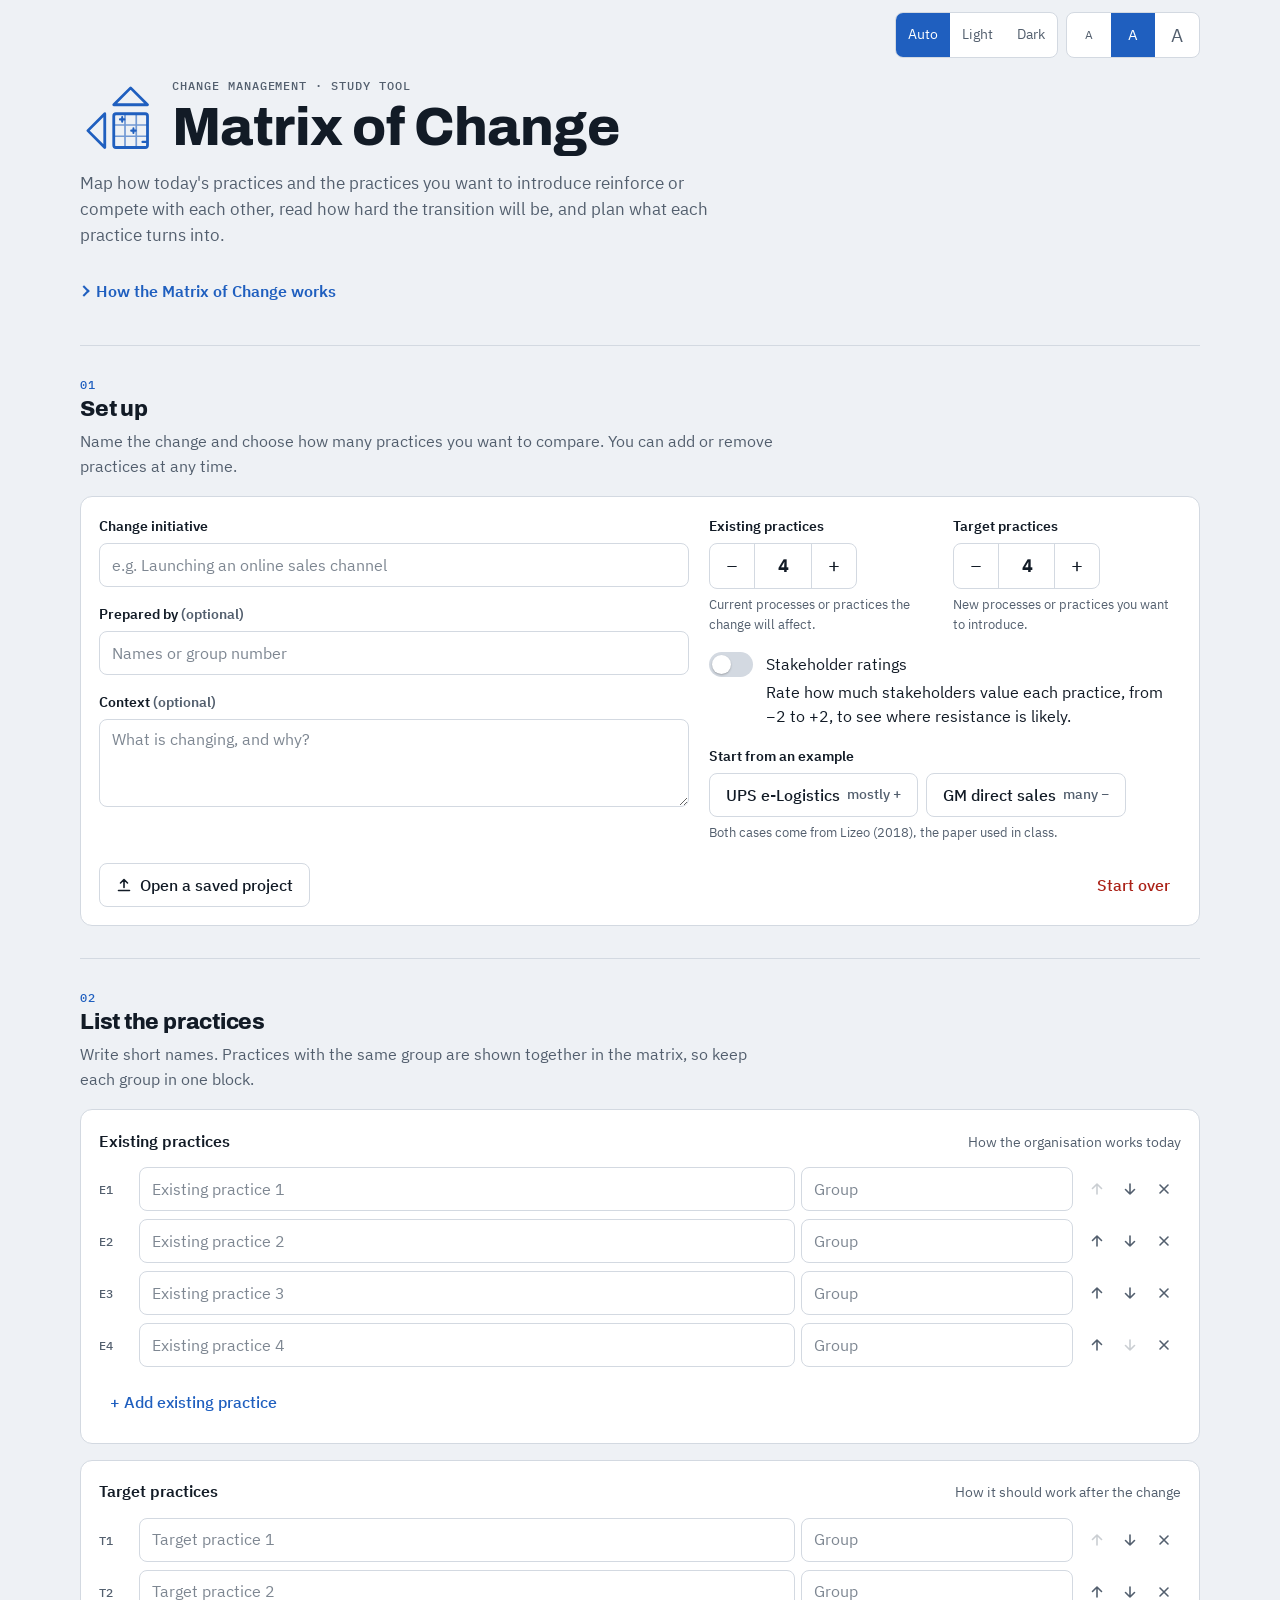
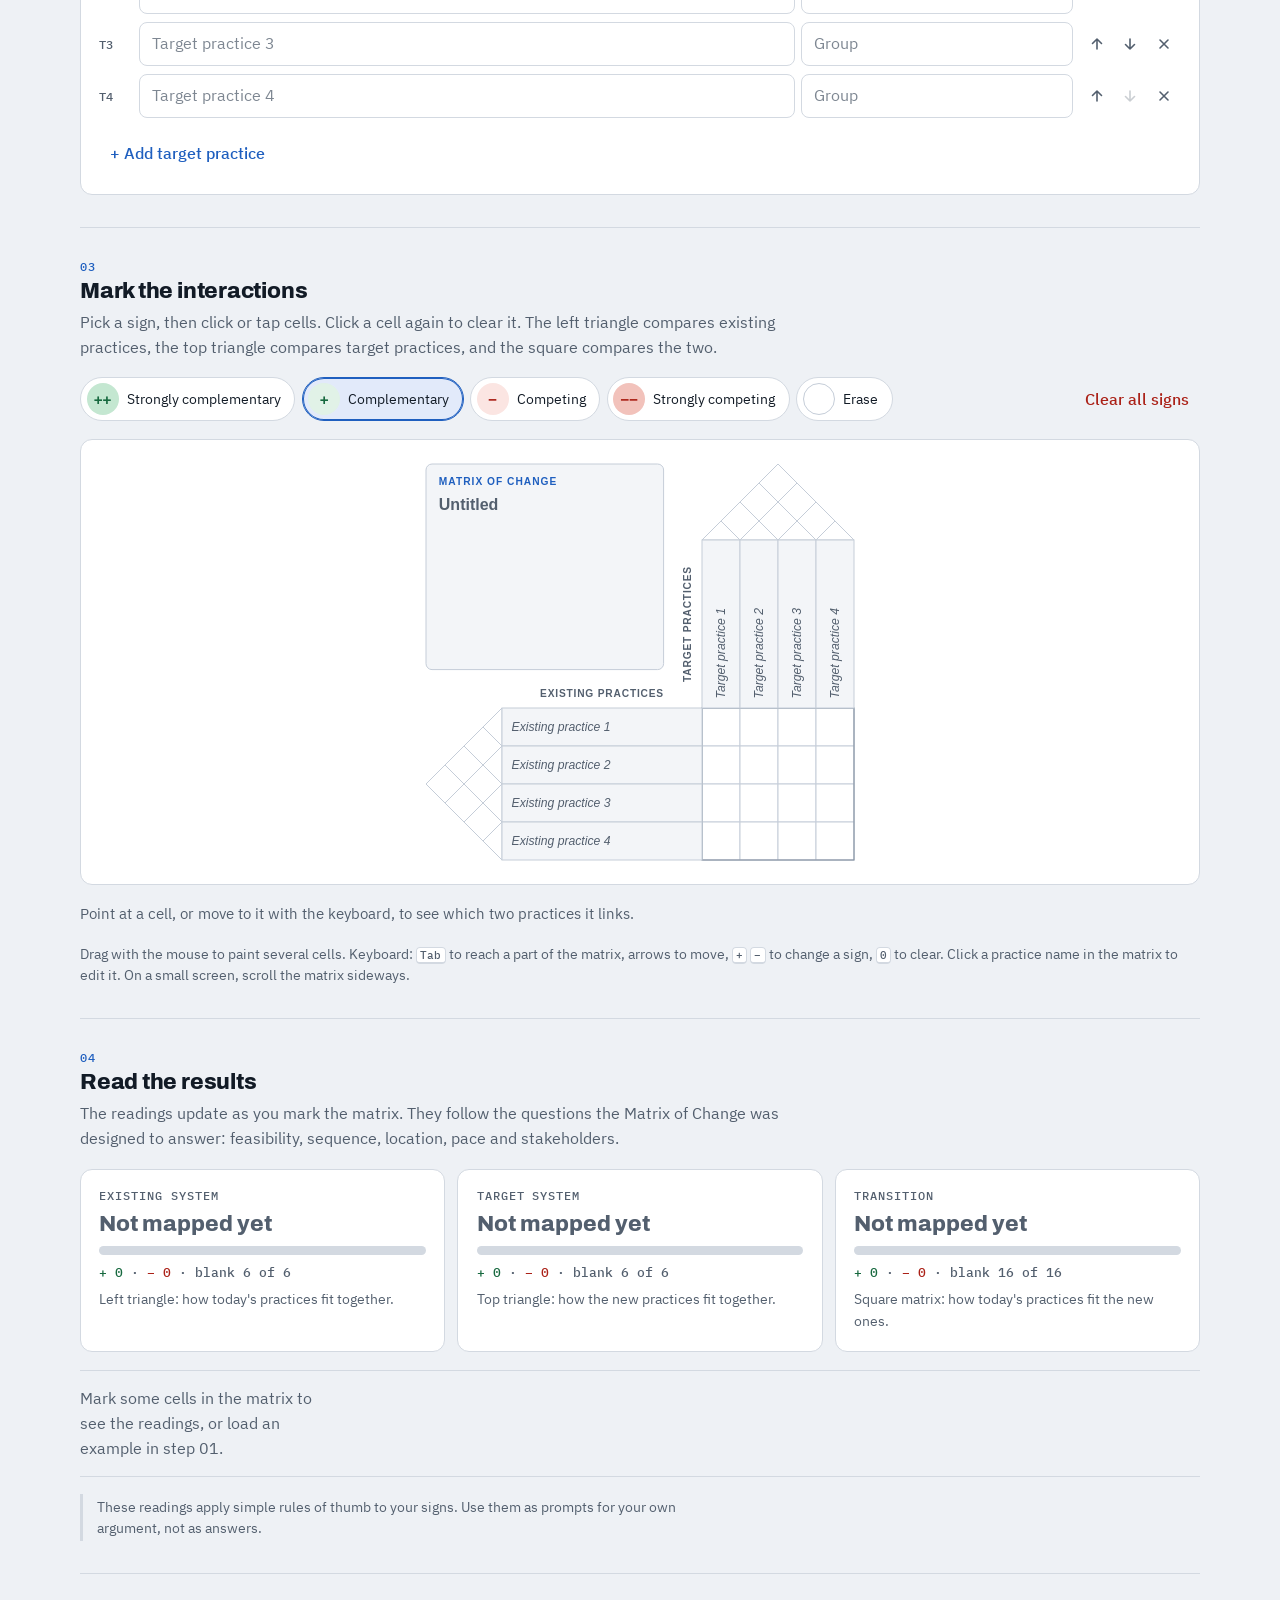
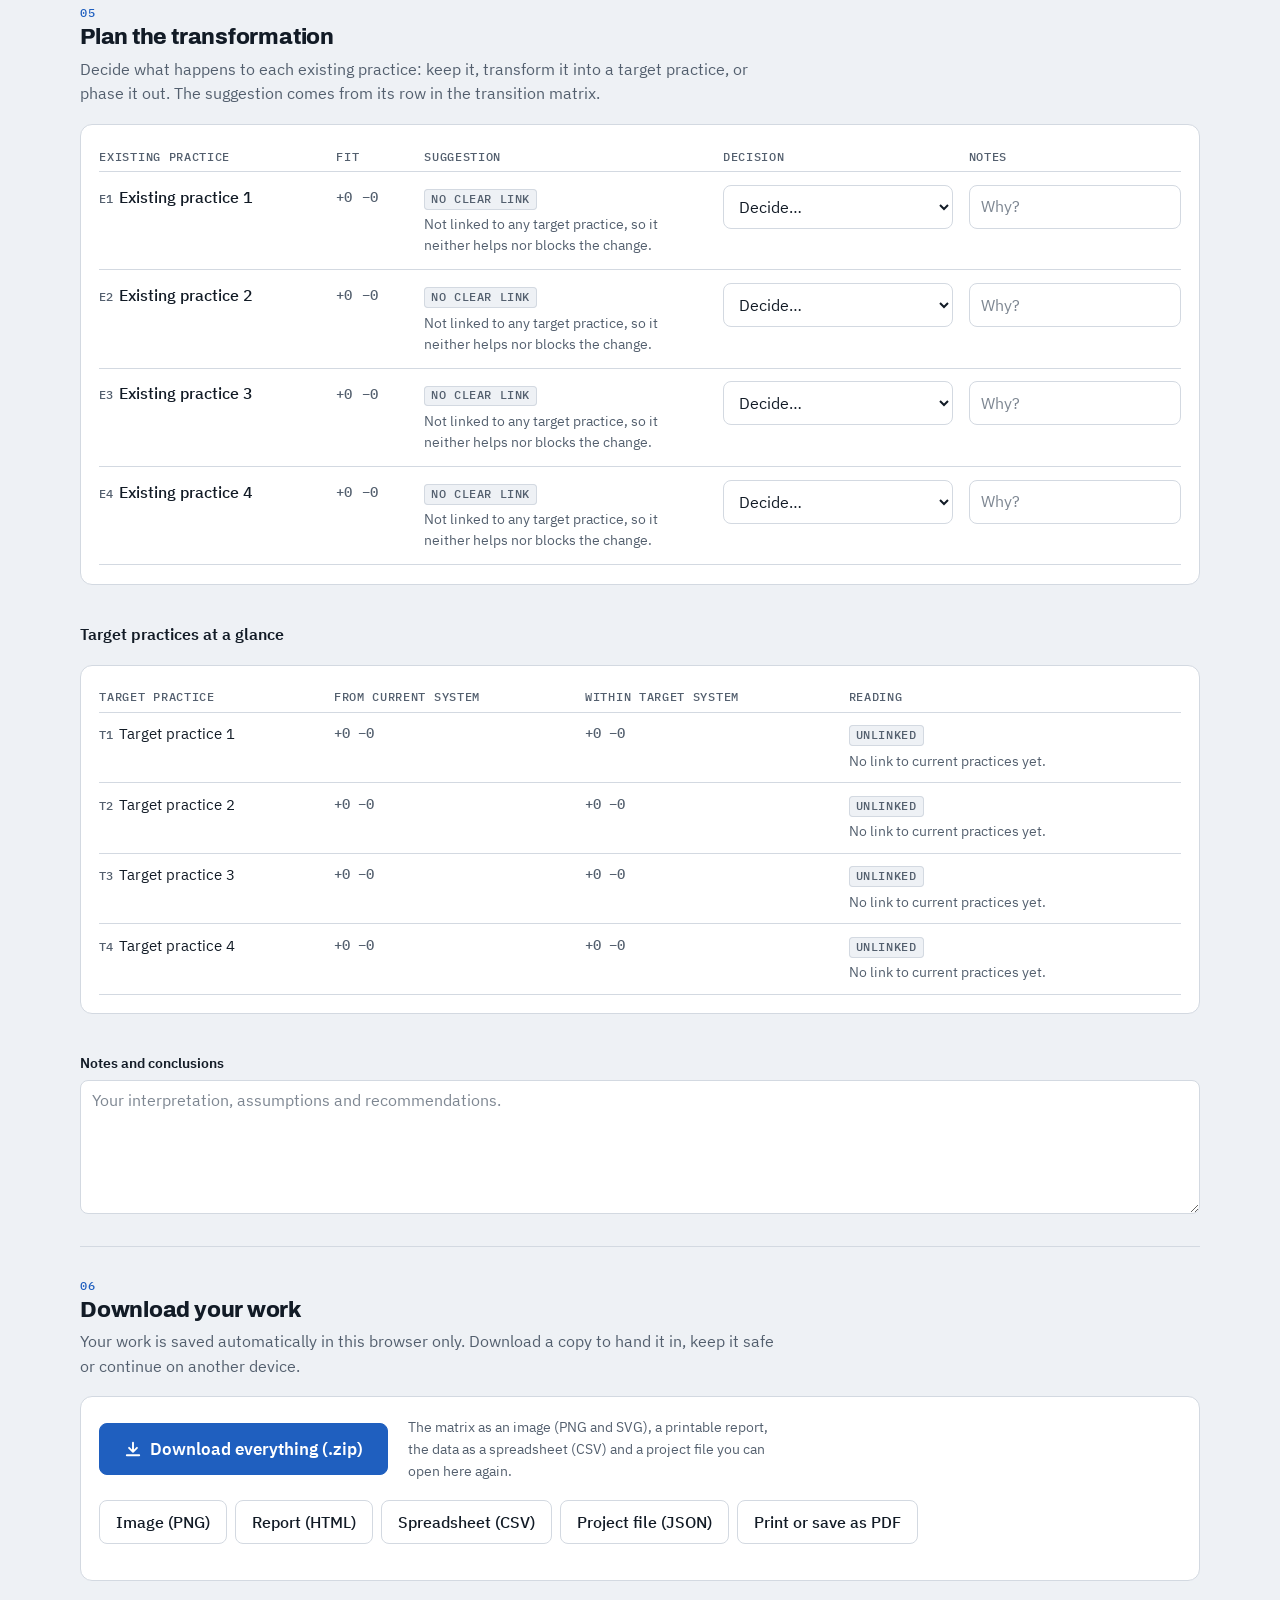
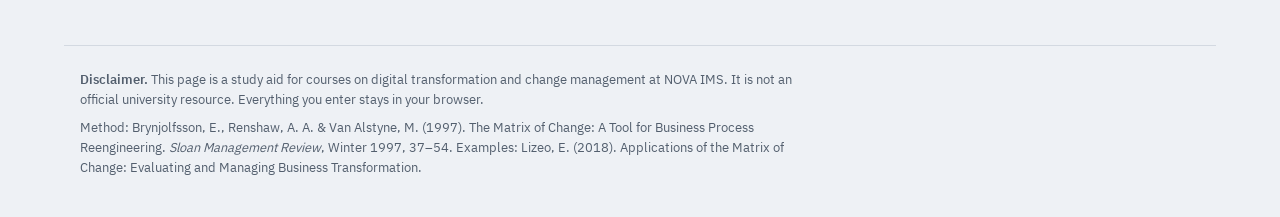
==== matrix-of-change/index.html @ af993c0f "Add Matrix of Change study tool A self-contained page where students list existing and target practi" ====
<!doctype html>
<html lang="en">
<head>
  <meta charset="utf-8">
  <meta name="viewport" content="width=device-width, initial-scale=1, viewport-fit=cover">
  <title>Matrix of Change</title>
  <meta name="description" content="Build a Matrix of Change: map how existing and target practices reinforce or compete with each other, read the transition, plan the change and download your work.">
  <meta name="color-scheme" content="light dark">
  <script>
    // Apply the saved theme and text size before first paint (shared with the study quiz on the same site).
    (function () {
      var root = document.documentElement;
      try {
        var theme = JSON.parse(localStorage.getItem("cmq.theme"));
        if (theme === "light" || theme === "dark") root.dataset.theme = theme;
        var font = JSON.parse(localStorage.getItem("cmq.font"));
        root.dataset.font = font === "s" || font === "l" ? font : "m";
      } catch (e) {
        root.dataset.font = "m";
      }
    })();
  </script>
  <style>
    /* Fonts are optional: if ../fonts/ is not next to this page, system fonts are used. */
    @font-face { font-family: "Archivo"; src: url("../fonts/Archivo-ExtraBold.woff2") format("woff2"); font-weight: 800; font-display: swap; }
    @font-face { font-family: "IBM Plex Sans"; src: url("../fonts/IBMPlexSans-Regular.woff2") format("woff2"); font-weight: 400; font-display: swap; }
    @font-face { font-family: "IBM Plex Sans"; src: url("../fonts/IBMPlexSans-Medium.woff2") format("woff2"); font-weight: 500; font-display: swap; }
    @font-face { font-family: "IBM Plex Sans"; src: url("../fonts/IBMPlexSans-SemiBold.woff2") format("woff2"); font-weight: 600 700; font-display: swap; }
    @font-face { font-family: "IBM Plex Mono"; src: url("../fonts/IBMPlexMono-Medium.woff2") format("woff2"); font-weight: 500; font-display: swap; }

    :root {
      --bg: #eef1f5;
      --surface: #ffffff;
      --ink: #121b26;
      --muted: #535f6e;
      --line: #d3d9e1;
      --accent: #1f5fbf;
      --accent-soft: #e2eafa;
      --on-accent: #ffffff;
      --good: #17693f;
      --good-soft: #e0f2e7;
      --bad: #ab2117;
      --bad-soft: #fbe6e4;
      --amber: #8a5a00;
      --amber-soft: #fdf3dc;
      --bar-p1: #86c7a1;
      --bar-n1: #e79a92;
      /* Matrix palette */
      --m-surface: #ffffff;
      --m-ink: #121b26;
      --m-muted: #535f6e;
      --m-grid: #c5cdd8;
      --m-gridStrong: #8a96a6;
      --m-label: #f3f5f8;
      --m-group: #e7ebf1;
      --m-pos1: #e1f2e7;
      --m-pos2: #c4e7d1;
      --m-neg1: #fbe5e2;
      --m-neg2: #f2c2bb;
      --m-posInk: #17693f;
      --m-negInk: #ab2117;
      --m-accent: #1f5fbf;
      --m-hl: #e2eafa;
      --display: "Archivo", "Arial Narrow", system-ui, sans-serif;
      --body: "IBM Plex Sans", system-ui, -apple-system, "Segoe UI", Roboto, sans-serif;
      --mono: "IBM Plex Mono", ui-monospace, SFMono-Regular, Menlo, Consolas, monospace;
      --tap: max(44px, 2.75rem);
      color-scheme: light;
    }
    @media (prefers-color-scheme: dark) {
      :root:not([data-theme="light"]) {
        --bg: #0e141c; --surface: #161f2a; --ink: #e7ecf2; --muted: #9eaab9; --line: #2a3646;
        --accent: #84aaff; --accent-soft: #1b2847; --on-accent: #0b1322;
        --good: #5ccf96; --good-soft: #13301f; --bad: #f4847a; --bad-soft: #3a1714;
        --amber: #f2c230; --amber-soft: #2f260c; --bar-p1: #2f7a52; --bar-n1: #8a3a33;
        --m-surface: #161f2a; --m-ink: #e7ecf2; --m-muted: #9eaab9; --m-grid: #34445a; --m-gridStrong: #61738c;
        --m-label: #1c2735; --m-group: #222f40; --m-pos1: #173524; --m-pos2: #1f5a3a; --m-neg1: #3b1a17; --m-neg2: #632620;
        --m-posInk: #72dea8; --m-negInk: #ff9a90; --m-accent: #84aaff; --m-hl: #1b2847;
        color-scheme: dark;
      }
    }
    :root[data-theme="dark"] {
      --bg: #0e141c; --surface: #161f2a; --ink: #e7ecf2; --muted: #9eaab9; --line: #2a3646;
      --accent: #84aaff; --accent-soft: #1b2847; --on-accent: #0b1322;
      --good: #5ccf96; --good-soft: #13301f; --bad: #f4847a; --bad-soft: #3a1714;
      --amber: #f2c230; --amber-soft: #2f260c; --bar-p1: #2f7a52; --bar-n1: #8a3a33;
      --m-surface: #161f2a; --m-ink: #e7ecf2; --m-muted: #9eaab9; --m-grid: #34445a; --m-gridStrong: #61738c;
      --m-label: #1c2735; --m-group: #222f40; --m-pos1: #173524; --m-pos2: #1f5a3a; --m-neg1: #3b1a17; --m-neg2: #632620;
      --m-posInk: #72dea8; --m-negInk: #ff9a90; --m-accent: #84aaff; --m-hl: #1b2847;
      color-scheme: dark;
    }

    /* Text size: Small 14px, Medium 16px, Large 19px. Everything is sized in rem, the matrix included. */
    html { font-size: 100%; -webkit-text-size-adjust: 100%; text-size-adjust: 100%; }
    html[data-font="s"] { font-size: 87.5%; }
    html[data-font="l"] { font-size: 118.75%; }

    *, *::before, *::after { box-sizing: border-box; }
    [hidden] { display: none !important; }
    body {
      margin: 0;
      background: var(--bg);
      color: var(--ink);
      font: 400 1rem/1.55 var(--body);
      overflow-wrap: break-word;
      min-height: 100vh;
    }
    h1, h2, h3 { margin: 0; text-wrap: balance; }
    h1, h2 { font-family: var(--display); font-weight: 800; letter-spacing: -0.01em; }
    h1 { font-size: clamp(2.2rem, 7vw, 3.4rem); line-height: 1; }
    h2 { font-size: 1.4rem; line-height: 1.2; }
    h3 { font-size: 1rem; font-weight: 600; }
    p { margin: 0; }
    button, input, textarea, select { font: inherit; color: inherit; }
    :focus-visible { outline: 2px solid var(--accent); outline-offset: 2px; }
    kbd { font: 500 0.8em var(--mono); border: 1px solid var(--line); border-bottom-width: 2px; border-radius: 4px; padding: 0 0.3em; background: var(--surface); }

    .wrap {
      width: 100%;
      max-width: 72rem;
      margin-inline: auto;
      padding-left: max(16px, env(safe-area-inset-left, 0px));
      padding-right: max(16px, env(safe-area-inset-right, 0px));
    }
    .visually-hidden { position: absolute !important; width: 1px; height: 1px; overflow: hidden; clip: rect(0 0 0 0); white-space: nowrap; }
    .skip-link { position: absolute; left: 0.5rem; top: -4rem; background: var(--accent); color: var(--on-accent); padding: 0.5rem 0.75rem; border-radius: 8px; z-index: 20; }
    .skip-link:focus { top: 0.5rem; }
    .eyebrow { font: 500 0.75rem/1.3 var(--mono); text-transform: uppercase; letter-spacing: 0.08em; color: var(--muted); }
    .muted { color: var(--muted); }
    .small { font-size: 0.875rem; }
    .mono { font-family: var(--mono); font-variant-numeric: tabular-nums; }

    /* Buttons */
    .btn {
      display: inline-flex; align-items: center; justify-content: center; gap: 0.45rem;
      min-height: var(--tap); padding: 0.5rem 1rem;
      border: 1px solid var(--line); border-radius: 8px;
      background: var(--surface); color: var(--ink);
      font-weight: 500; text-align: center; cursor: pointer;
      transition: border-color 0.15s ease, background-color 0.15s ease;
    }
    .btn svg { flex: none; }
    .btn.primary { background: var(--accent); border-color: var(--accent); color: var(--on-accent); font-weight: 600; }
    .btn.big { min-height: 3.25rem; padding-inline: 1.5rem; font-size: 1.05rem; }
    .btn.quiet { border-color: transparent; background: transparent; color: var(--accent); padding-inline: 0.6rem; }
    .btn.danger { color: var(--bad); }
    .btn:disabled { opacity: 0.45; cursor: default; }
    @media (hover: hover) {
      .btn:not(:disabled):hover { border-color: var(--accent); }
      .btn.primary:not(:disabled):hover { filter: brightness(1.08); }
      .btn.quiet:not(:disabled):hover { background: var(--accent-soft); border-color: transparent; }
    }

    /* Segmented controls (theme, text size) */
    .seg { display: inline-flex; border: 1px solid var(--line); border-radius: 8px; overflow: hidden; background: var(--surface); }
    .seg button { min-height: var(--tap); min-width: var(--tap); padding: 0 0.75rem; border: 0; background: transparent; color: var(--muted); font-size: 0.85rem; cursor: pointer; }
    .seg button[aria-pressed="true"] { background: var(--accent); color: var(--on-accent); }
    @media (hover: hover) { .seg button:not([aria-pressed="true"]):hover { color: var(--ink); background: var(--bg); } }
    .font-size button { padding: 0; line-height: 1; }
    .fs-s { font-size: 12px; } .fs-m { font-size: 15px; } .fs-l { font-size: 19px; }

    .prefs { display: flex; flex-wrap: wrap; justify-content: flex-end; gap: 0.5rem; padding-block: 0.75rem 0; }

    /* Header */
    .hero { display: grid; grid-template-columns: auto 1fr; gap: 0.4rem 1.25rem; align-items: center; padding-block: 1.25rem 2rem; }
    .hero .mark { grid-row: 1 / span 2; width: clamp(3.25rem, 9vw, 4.5rem); height: auto; color: var(--accent); }
    .hero .lead { grid-column: 1 / -1; color: var(--muted); max-width: 64ch; font-size: 1.05rem; margin-top: 0.6rem; }
    .how { grid-column: 1 / -1; margin-top: 0.9rem; max-width: 64rem; }
    .how summary {
      display: inline-flex; align-items: center; gap: 0.5rem; min-height: var(--tap);
      cursor: pointer; color: var(--accent); font-weight: 600; list-style: none;
    }
    .how summary::-webkit-details-marker { display: none; }
    .how summary::before { content: ""; width: 0.5rem; height: 0.5rem; border-right: 2px solid currentColor; border-bottom: 2px solid currentColor; transform: rotate(-45deg); transition: transform 0.15s ease; }
    .how[open] summary::before { transform: rotate(45deg); }
    .how-body { display: grid; gap: 1.25rem; grid-template-columns: repeat(auto-fit, minmax(min(100%, 19rem), 1fr)); padding: 1.1rem 1.25rem; margin-top: 0.4rem; background: var(--surface); border: 1px solid var(--line); border-radius: 12px; }
    .how-body ol { margin: 0; padding-left: 1.2rem; display: grid; gap: 0.5rem; }
    .how-body p { color: var(--muted); font-size: 0.92rem; }
    .how-body .sym-list { list-style: none; padding: 0; margin: 0.25rem 0 0.75rem; display: grid; gap: 0.45rem; }
    .how-body .sym-list li { display: grid; grid-template-columns: 2.2rem 1fr; gap: 0.6rem; align-items: start; font-size: 0.92rem; }

    /* Steps */
    main { padding-bottom: 2rem; }
    .step { display: grid; gap: 1.1rem; padding-block: 2rem; border-top: 1px solid var(--line); min-width: 0; }
    .step-head { display: grid; gap: 0.35rem; }
    .step-head .num { font: 500 0.78rem/1 var(--mono); color: var(--accent); letter-spacing: 0.06em; }
    .step-head .sub { color: var(--muted); max-width: 70ch; }
    .card { background: var(--surface); border: 1px solid var(--line); border-radius: 12px; padding: 1.15rem; min-width: 0; }

    /* Fields */
    .field { display: grid; gap: 0.35rem; min-width: 0; align-content: start; }
    .field .lbl { font-weight: 600; font-size: 0.9rem; }
    .field .hint { font-size: 0.82rem; color: var(--muted); }
    .in {
      width: 100%; min-height: var(--tap); padding: 0.5rem 0.7rem;
      border: 1px solid var(--line); border-radius: 8px;
      background: var(--surface); color: var(--ink);
    }
    .in::placeholder { color: var(--muted); opacity: 0.75; }
    .in:focus-visible { outline: 2px solid var(--accent); outline-offset: -1px; border-color: var(--accent); }
    textarea.in { resize: vertical; min-height: 5.5rem; line-height: 1.45; }
    select.in { padding-right: 0.4rem; cursor: pointer; }

    .setup { display: grid; gap: 1.25rem; grid-template-columns: minmax(0, 1.25fr) minmax(0, 1fr); }
    @media (max-width: 52rem) { .setup { grid-template-columns: 1fr; } }
    .setup-col { display: grid; gap: 1rem; align-content: start; }
    .counts { display: grid; gap: 1rem; grid-template-columns: repeat(auto-fit, minmax(min(100%, 12.5rem), 1fr)); }
    .stepper { display: inline-flex; align-items: stretch; width: max-content; border: 1px solid var(--line); border-radius: 8px; overflow: hidden; background: var(--surface); }
    .stepper button { width: var(--tap); min-height: var(--tap); border: 0; background: transparent; color: var(--ink); font-size: 1.25rem; line-height: 1; cursor: pointer; }
    .stepper button:disabled { color: var(--muted); opacity: 0.4; cursor: default; }
    @media (hover: hover) { .stepper button:not(:disabled):hover { background: var(--accent-soft); color: var(--accent); } }
    .stepper input { width: 3.6rem; border: 0; border-inline: 1px solid var(--line); background: transparent; text-align: center; font: 600 1.05rem var(--mono); -moz-appearance: textfield; appearance: textfield; }
    .stepper input::-webkit-outer-spin-button, .stepper input::-webkit-inner-spin-button { -webkit-appearance: none; margin: 0; }
    .stepper input:focus-visible { outline: 2px solid var(--accent); outline-offset: -2px; }

    .switch { display: grid; grid-template-columns: auto 1fr; gap: 0.15rem 0.8rem; align-items: center; cursor: pointer; }
    .switch input {
      appearance: none; -webkit-appearance: none; margin: 0; flex: none;
      width: 2.75rem; height: 1.6rem; border-radius: 999px; background: var(--line);
      position: relative; cursor: pointer; transition: background-color 0.15s ease;
    }
    .switch input::after { content: ""; position: absolute; top: 0.2rem; left: 0.2rem; width: 1.2rem; height: 1.2rem; border-radius: 50%; background: #fff; box-shadow: 0 1px 2px rgb(0 0 0 / 0.25); transition: transform 0.15s ease; }
    .switch input:checked { background: var(--accent); }
    .switch input:checked::after { transform: translateX(1.15rem); }
    .switch .hint { grid-column: 2; }

    .actions { display: flex; flex-wrap: wrap; gap: 0.5rem; align-items: center; }
    .actions .sep { flex: 1 1 auto; }

    /* Practice lists */
    .lists { display: grid; gap: 1rem; }
    .list-card { display: grid; gap: 0.85rem; align-content: start; }
    .list-head { display: flex; flex-wrap: wrap; align-items: baseline; justify-content: space-between; gap: 0.25rem 1rem; }
    .list-head p { font-size: 0.85rem; color: var(--muted); }
    .prac-list { list-style: none; margin: 0; padding: 0; display: grid; gap: 0.5rem; }
    .prac {
      display: grid; gap: 0.4rem; align-items: center;
      grid-template-columns: 2.1rem minmax(0, 1fr) minmax(8rem, 17rem) 5rem auto;
      grid-template-areas: "code name group rate act";
    }
    .prac .code { grid-area: code; font: 500 0.78rem var(--mono); color: var(--muted); }
    .prac .pname { grid-area: name; }
    .prac .pgroup { grid-area: group; }
    .prac .prate { grid-area: rate; }
    .prac .pact { grid-area: act; display: flex; }
    .no-ratings .prac { grid-template-columns: 2.1rem minmax(0, 1fr) minmax(8rem, 17rem) auto; grid-template-areas: "code name group act"; }
    .no-ratings .prate, .no-ratings .rate-col { display: none; }
    @media (max-width: 36rem) {
      .prac { grid-template-columns: 2rem minmax(0, 1fr) 4.75rem auto; grid-template-areas: "code name name name" ". group rate act"; row-gap: 0.35rem; padding-bottom: 0.6rem; border-bottom: 1px dashed var(--line); }
      .no-ratings .prac { grid-template-columns: 2rem minmax(0, 1fr) auto; grid-template-areas: "code name name" ". group act"; }
      .prac:last-child { border-bottom: 0; padding-bottom: 0; }
    }
    .ico {
      display: inline-grid; place-items: center; width: 2.1rem; height: 2.1rem; padding: 0;
      border: 0; border-radius: 6px; background: transparent; color: var(--muted); cursor: pointer;
    }
    .ico:disabled { opacity: 0.3; cursor: default; }
    @media (hover: hover) { .ico:not(:disabled):hover { background: var(--accent-soft); color: var(--accent); } .ico.del:not(:disabled):hover { background: var(--bad-soft); color: var(--bad); } }
    @media (pointer: coarse) { .ico { width: var(--tap); height: var(--tap); } }

    /* Brush toolbar */
    .toolbar { display: flex; flex-wrap: wrap; align-items: center; justify-content: space-between; gap: 0.75rem 1rem; }
    .brushes { display: flex; flex-wrap: wrap; gap: 0.4rem; }
    .brush {
      display: inline-flex; align-items: center; gap: 0.5rem; min-height: var(--tap);
      padding: 0.3rem 0.85rem 0.3rem 0.35rem; border: 1px solid var(--line); border-radius: 999px;
      background: var(--surface); color: var(--ink); font-size: 0.88rem; cursor: pointer;
    }
    .brush[aria-pressed="true"] { border-color: var(--accent); background: var(--accent-soft); box-shadow: inset 0 0 0 1px var(--accent); }
    @media (hover: hover) { .brush:not([aria-pressed="true"]):hover { border-color: var(--accent); } }
    .sw { display: inline-grid; place-items: center; min-width: 2rem; height: 2rem; padding-inline: 0.3rem; border-radius: 999px; font: 700 0.95rem/1 Arial, sans-serif; border: 1px solid var(--m-grid); background: var(--m-surface); color: var(--m-muted); }
    .sw.p2 { background: var(--m-pos2); color: var(--m-posInk); border-color: transparent; }
    .sw.p1 { background: var(--m-pos1); color: var(--m-posInk); border-color: transparent; }
    .sw.n1 { background: var(--m-neg1); color: var(--m-negInk); border-color: transparent; }
    .sw.n2 { background: var(--m-neg2); color: var(--m-negInk); border-color: transparent; }
    .hint-line { font-size: 0.85rem; color: var(--muted); }
    .kbd-hint { display: none; }
    @media (hover: hover) and (pointer: fine) { .kbd-hint { display: inline; } }

    .matrix-scroll {
      overflow: auto; background: var(--m-surface); border: 1px solid var(--line); border-radius: 12px;
      padding: 0.5rem; -webkit-overflow-scrolling: touch; overscroll-behavior-x: contain;
    }
    .matrix-scroll svg { display: block; margin-inline: auto; max-width: none; user-select: none; -webkit-user-select: none; -webkit-tap-highlight-color: transparent; }
    .inspect { min-height: 1.6em; font-size: 0.92rem; color: var(--muted); }
    .inspect b { color: var(--ink); font-weight: 600; }
    .inspect .pos { color: var(--good); font-weight: 600; }
    .inspect .neg { color: var(--bad); font-weight: 600; }
    .legend { display: flex; flex-wrap: wrap; gap: 0.35rem 1.25rem; font-size: 0.82rem; color: var(--muted); }
    .legend span b { font-family: Arial, sans-serif; }
    .g-keep { color: var(--good); } .g-transform { color: var(--accent); } .g-phaseout { color: var(--bad); }

    /* Analysis */
    .summary { display: grid; gap: 0.75rem; grid-template-columns: repeat(auto-fit, minmax(min(100%, 16rem), 1fr)); }
    .sum-card { display: grid; gap: 0.55rem; align-content: start; }
    .verdict { font: 800 1.35rem/1.15 var(--display); }
    .verdict.good { color: var(--good); } .verdict.mid { color: var(--amber); } .verdict.bad { color: var(--bad); } .verdict.none { color: var(--muted); }
    .bar { display: flex; height: 0.55rem; border-radius: 999px; overflow: hidden; background: var(--line); }
    .bar span { display: block; height: 100%; }
    .b-p2 { background: var(--good); } .b-p1 { background: var(--bar-p1); } .b-0 { background: var(--line); } .b-n1 { background: var(--bar-n1); } .b-n2 { background: var(--bad); }
    .tally { font: 500 0.82rem var(--mono); color: var(--muted); }
    .tally .pos { color: var(--good); } .tally .neg { color: var(--bad); }
    .guide { list-style: none; margin: 0; padding: 0; border-top: 1px solid var(--line); }
    .guide li { display: grid; grid-template-columns: minmax(0, 15rem) minmax(0, 1fr); gap: 0.35rem 1.5rem; padding-block: 0.95rem; border-bottom: 1px solid var(--line); }
    .guide h3 { font-size: 0.95rem; }
    .guide p { max-width: 75ch; }
    .guide p strong { font-weight: 600; }
    @media (max-width: 42rem) { .guide li { grid-template-columns: 1fr; } }
    .empty { padding: 1rem 1.1rem; border: 1px dashed var(--line); border-radius: 10px; color: var(--muted); }
    .note { border-left: 3px solid var(--line); padding: 0.15rem 0 0.15rem 0.85rem; color: var(--muted); font-size: 0.85rem; max-width: 75ch; }

    /* Plan */
    .plan { display: grid; }
    .plan-head, .prow {
      display: grid; gap: 0.5rem 1rem; align-items: start;
      grid-template-columns: minmax(0, 1.25fr) 4.5rem minmax(0, 1.6fr) minmax(0, 1.3fr) minmax(0, 1.2fr);
      padding-block: 0.8rem; border-bottom: 1px solid var(--line);
    }
    .plan-head { font: 500 0.72rem/1.3 var(--mono); text-transform: uppercase; letter-spacing: 0.06em; color: var(--muted); padding-block: 0.4rem; }
    .prow .nm { font-weight: 500; }
    .prow .code, .ttable .code { font: 500 0.78rem var(--mono); color: var(--muted); margin-right: 0.35rem; }
    .fit { display: flex; gap: 0.6rem; font: 500 0.9rem var(--mono); padding-top: 0.15rem; }
    .fit .pos { color: var(--good); } .fit .neg { color: var(--bad); } .fit .zero { color: var(--muted); }
    .why { display: block; font-size: 0.85rem; color: var(--muted); margin-top: 0.3rem; }
    .dec { display: grid; gap: 0.4rem; }
    .cell-lbl { display: none; font: 500 0.7rem/1.3 var(--mono); text-transform: uppercase; letter-spacing: 0.06em; color: var(--muted); margin-bottom: 0.2rem; }
    @media (max-width: 58rem) {
      .plan-head { display: none; }
      .prow { grid-template-columns: minmax(0, 1fr) auto; grid-template-areas: "name fit" "sug sug" "dec dec" "note note"; }
      .prow > .c-name { grid-area: name; } .prow > .c-fit { grid-area: fit; } .prow > .c-sug { grid-area: sug; } .prow > .c-dec { grid-area: dec; } .prow > .c-note { grid-area: note; }
      .cell-lbl { display: block; }
      .c-name .cell-lbl, .c-fit .cell-lbl { display: none; }
    }
    .tag { display: inline-block; font: 500 0.72rem/1.3 var(--mono); text-transform: uppercase; letter-spacing: 0.05em; padding: 0.18rem 0.45rem; border-radius: 4px; }
    .tag.leverage { background: var(--good-soft); color: var(--good); }
    .tag.phaseout { background: var(--bad-soft); color: var(--bad); }
    .tag.redesign { background: var(--amber-soft); color: var(--amber); }
    .tag.neutral { background: var(--bg); color: var(--muted); box-shadow: inset 0 0 0 1px var(--line); }
    .sub-h { margin-top: 1.25rem; }
    .ttable { width: 100%; border-collapse: collapse; font-size: 0.92rem; }
    .ttable th { text-align: left; font: 500 0.72rem/1.3 var(--mono); text-transform: uppercase; letter-spacing: 0.06em; color: var(--muted); padding: 0.4rem 0.75rem 0.4rem 0; border-bottom: 1px solid var(--line); }
    .ttable td { padding: 0.65rem 0.75rem 0.65rem 0; border-bottom: 1px solid var(--line); vertical-align: top; }
    .ttable td.num { font: 500 0.9rem var(--mono); white-space: nowrap; }
    .table-scroll { overflow-x: auto; }
    @media (max-width: 40rem) { .ttable .why { display: none; } }

    /* Download */
    .dl { display: grid; gap: 1.1rem; }
    .dl-main { display: flex; flex-wrap: wrap; align-items: center; gap: 0.75rem 1.25rem; }
    .dl-main p { color: var(--muted); font-size: 0.9rem; max-width: 46ch; }
    .dl-more { display: flex; flex-wrap: wrap; gap: 0.5rem; }
    .saved { font-size: 0.82rem; color: var(--muted); }

    .site-footer { border-top: 1px solid var(--line); padding-block: 1.5rem calc(2.5rem + env(safe-area-inset-bottom, 0px)); color: var(--muted); font-size: 0.8rem; display: grid; gap: 0.5rem; }
    .site-footer p { max-width: 90ch; }

    .toast {
      position: fixed; left: 50%; bottom: calc(1.25rem + env(safe-area-inset-bottom, 0px)); transform: translateX(-50%) translateY(1rem);
      max-width: calc(100vw - 32px); padding: 0.65rem 1rem; border-radius: 10px;
      background: var(--ink); color: var(--bg); font-size: 0.9rem; box-shadow: 0 6px 24px rgb(0 0 0 / 0.2);
      opacity: 0; pointer-events: none; transition: opacity 0.2s ease, transform 0.2s ease; z-index: 30;
    }
    .toast.show { opacity: 1; transform: translateX(-50%) translateY(0); }

    /* Matrix SVG styles live in a <style> element generated by the script, so the downloaded image uses the same rules. */

    @media (prefers-reduced-motion: reduce) { * { transition: none !important; } }
    @media print {
      .prefs, .toolbar, .hint-line, .actions, .dl, .how summary, .ico, .skip-link, .toast { display: none !important; }
      body { background: #fff; }
      .step { break-inside: avoid-page; }
    }
  </style>
</head>
<body>
  <a class="skip-link" href="#main">Skip to content</a>

  <div class="prefs wrap">
    <div class="seg" role="group" aria-label="Theme">
      <button type="button" data-theme-choice="auto" aria-pressed="true">Auto</button>
      <button type="button" data-theme-choice="light" aria-pressed="false">Light</button>
      <button type="button" data-theme-choice="dark" aria-pressed="false">Dark</button>
    </div>
    <div class="seg font-size" role="group" aria-label="Text size">
      <button type="button" data-font="s" aria-label="Small text" aria-pressed="false"><span class="fs-s">A</span></button>
      <button type="button" data-font="m" aria-label="Medium text" aria-pressed="true"><span class="fs-m">A</span></button>
      <button type="button" data-font="l" aria-label="Large text" aria-pressed="false"><span class="fs-l">A</span></button>
    </div>
  </div>

  <header class="wrap hero">
    <svg class="mark" viewBox="0 0 64 64" aria-hidden="true">
      <path d="M30 22 L45 7 L60 22 Z" fill="none" stroke="currentColor" stroke-width="2.5" stroke-linejoin="round"/>
      <path d="M22 30 L7 45 L22 60 Z" fill="none" stroke="currentColor" stroke-width="2.5" stroke-linejoin="round"/>
      <rect x="30" y="30" width="30" height="30" rx="2" fill="none" stroke="currentColor" stroke-width="2.5"/>
      <path d="M40 30v30M50 30v30M30 40h30M30 50h30" stroke="currentColor" stroke-width="1.5" opacity="0.6"/>
      <path d="M35.5 35h4M37.5 33v4M45.5 45h4M47.5 43v4M55.5 55h4" stroke="currentColor" stroke-width="1.8" stroke-linecap="round"/>
    </svg>
    <p class="eyebrow">Change management · Study tool</p>
    <h1>Matrix of Change</h1>
    <p class="lead">Map how today's practices and the practices you want to introduce reinforce or compete with each other, read how hard the transition will be, and plan what each practice turns into.</p>

    <details class="how">
      <summary>How the Matrix of Change works</summary>
      <div class="how-body">
        <div>
          <h3>Four steps</h3>
          <ol>
            <li><strong>List the practices.</strong> Existing practices describe how the organisation works today. Target practices describe how it should work after the change. Group related ones, for example Information systems, Services, Organisation.</li>
            <li><strong>Compare each system with itself.</strong> In the left triangle, mark how existing practices interact with each other. In the top triangle, do the same for target practices. Each diamond is where the diagonals of two practices meet.</li>
            <li><strong>Compare the two systems.</strong> In the square transition matrix, mark how each existing practice (row) interacts with each target practice (column).</li>
            <li><strong>Read the result.</strong> Check coherence, where to start, greenfield or brownfield, and the pace of change. Then decide what to keep, transform or phase out.</li>
          </ol>
        </div>
        <div>
          <h3>Signs</h3>
          <ul class="sym-list">
            <li><span class="sw p1">+</span><span><strong>Complementary.</strong> Doing more of one practice makes the other more valuable.</span></li>
            <li><span class="sw n1">&minus;</span><span><strong>Competing.</strong> The two practices work against each other.</span></li>
            <li><span class="sw p2">++</span><span><strong>Strong</strong> versions of either sign, when you want to show intensity.</span></li>
            <li><span class="sw"></span><span><strong>Blank.</strong> No clear evidence either way.</span></li>
          </ul>
          <p>A plus sign does not mean an interaction is “good”, only that it is reinforcing. Try the UPS or GM example in step 01 to see a finished matrix.</p>
        </div>
      </div>
    </details>
  </header>

  <main id="main" class="wrap">
    <noscript><p class="empty">This tool needs JavaScript to run.</p></noscript>

    <!-- 01 Set up -->
    <section class="step" aria-labelledby="h-setup">
      <div class="step-head">
        <span class="num">01</span>
        <h2 id="h-setup">Set up</h2>
        <p class="sub">Name the change and choose how many practices you want to compare. You can add or remove practices at any time.</p>
      </div>
      <div class="card setup">
        <div class="setup-col">
          <label class="field">
            <span class="lbl">Change initiative</span>
            <input class="in" id="fTitle" type="text" maxlength="200" autocomplete="off" placeholder="e.g. Launching an online sales channel">
          </label>
          <label class="field">
            <span class="lbl">Prepared by <span class="muted">(optional)</span></span>
            <input class="in" id="fAuthor" type="text" maxlength="200" autocomplete="off" placeholder="Names or group number">
          </label>
          <label class="field">
            <span class="lbl">Context <span class="muted">(optional)</span></span>
            <textarea class="in" id="fDesc" maxlength="4000" rows="3" placeholder="What is changing, and why?"></textarea>
          </label>
        </div>
        <div class="setup-col">
          <div class="counts">
            <div class="field">
              <span class="lbl" id="lblCountEx">Existing practices</span>
              <div class="stepper">
                <button type="button" data-step="-1" data-kind="existing" aria-label="Fewer existing practices">&minus;</button>
                <input type="number" id="countEx" data-kind="existing" min="1" max="20" inputmode="numeric" aria-labelledby="lblCountEx">
                <button type="button" data-step="1" data-kind="existing" aria-label="More existing practices">+</button>
              </div>
              <span class="hint">Current processes or practices the change will affect.</span>
            </div>
            <div class="field">
              <span class="lbl" id="lblCountTg">Target practices</span>
              <div class="stepper">
                <button type="button" data-step="-1" data-kind="target" aria-label="Fewer target practices">&minus;</button>
                <input type="number" id="countTg" data-kind="target" min="1" max="20" inputmode="numeric" aria-labelledby="lblCountTg">
                <button type="button" data-step="1" data-kind="target" aria-label="More target practices">+</button>
              </div>
              <span class="hint">New processes or practices you want to introduce.</span>
            </div>
          </div>
          <label class="switch">
            <input type="checkbox" id="fRatings">
            <span class="lbl">Stakeholder ratings</span>
            <span class="hint">Rate how much stakeholders value each practice, from −2 to +2, to see where resistance is likely.</span>
          </label>
          <div class="field">
            <span class="lbl">Start from an example</span>
            <div class="actions">
              <button type="button" class="btn" data-example="ups">UPS e-Logistics <span class="muted small">mostly +</span></button>
              <button type="button" class="btn" data-example="gm">GM direct sales <span class="muted small">many &minus;</span></button>
            </div>
            <span class="hint">Both cases come from Lizeo (2018), the paper used in class.</span>
          </div>
        </div>
        <div class="actions" style="grid-column: 1 / -1">
          <button type="button" class="btn" id="btnOpen">
            <svg width="16" height="16" viewBox="0 0 16 16" aria-hidden="true"><path d="M8 10.5v-8M4.5 6 8 2.5 11.5 6M2.5 13.5h11" fill="none" stroke="currentColor" stroke-width="1.6" stroke-linecap="round" stroke-linejoin="round"/></svg>
            Open a saved project
          </button>
          <input type="file" id="fileOpen" accept=".json,.html,application/json,text/html" hidden>
          <span class="sep"></span>
          <button type="button" class="btn quiet danger" id="btnReset">Start over</button>
        </div>
      </div>
    </section>

    <!-- 02 Practices -->
    <section class="step" aria-labelledby="h-prac">
      <div class="step-head">
        <span class="num">02</span>
        <h2 id="h-prac">List the practices</h2>
        <p class="sub">Write short names. Practices with the same group are shown together in the matrix, so keep each group in one block.</p>
      </div>
      <div class="lists" id="lists">
        <div class="card list-card">
          <div class="list-head">
            <h3>Existing practices</h3>
            <p>How the organisation works today</p>
          </div>
          <ul class="prac-list" id="listEx" aria-label="Existing practices"></ul>
          <div><button type="button" class="btn quiet" data-add="existing">+ Add existing practice</button></div>
          <datalist id="dl-existing"></datalist>
        </div>
        <div class="card list-card">
          <div class="list-head">
            <h3>Target practices</h3>
            <p>How it should work after the change</p>
          </div>
          <ul class="prac-list" id="listTg" aria-label="Target practices"></ul>
          <div><button type="button" class="btn quiet" data-add="target">+ Add target practice</button></div>
          <datalist id="dl-target"></datalist>
        </div>
      </div>
    </section>

    <!-- 03 Matrix -->
    <section class="step" aria-labelledby="h-matrix">
      <div class="step-head">
        <span class="num">03</span>
        <h2 id="h-matrix">Mark the interactions</h2>
        <p class="sub">Pick a sign, then click or tap cells. Click a cell again to clear it. The left triangle compares existing practices, the top triangle compares target practices, and the square compares the two.</p>
      </div>
      <div class="toolbar">
        <div class="brushes" role="group" aria-label="Sign to apply">
          <button type="button" class="brush" data-brush="2" aria-pressed="false"><span class="sw p2">++</span>Strongly complementary</button>
          <button type="button" class="brush" data-brush="1" aria-pressed="true"><span class="sw p1">+</span>Complementary</button>
          <button type="button" class="brush" data-brush="-1" aria-pressed="false"><span class="sw n1">&minus;</span>Competing</button>
          <button type="button" class="brush" data-brush="-2" aria-pressed="false"><span class="sw n2">&minus;&minus;</span>Strongly competing</button>
          <button type="button" class="brush" data-brush="0" aria-pressed="false"><span class="sw">&nbsp;</span>Erase</button>
        </div>
        <button type="button" class="btn quiet danger" id="btnClearSigns">Clear all signs</button>
      </div>
      <div class="matrix-scroll" id="matrixWrap"></div>
      <p class="inspect" id="inspect" aria-live="polite"></p>
      <p class="hint-line"><span class="kbd-hint">Drag with the mouse to paint several cells. Keyboard: <kbd>Tab</kbd> to reach a part of the matrix, arrows to move, <kbd>+</kbd> <kbd>&minus;</kbd> to change a sign, <kbd>0</kbd> to clear. </span>Click a practice name in the matrix to edit it. On a small screen, scroll the matrix sideways.</p>
      <p class="legend" id="planLegend"><span><b class="g-keep">✓</b> keep</span><span><b class="g-transform">→</b> transform into the target in the dashed cell</span><span><b class="g-phaseout">✕</b> phase out</span><span>Set these in step 05.</span></p>
    </section>

    <!-- 04 Analysis -->
    <section class="step" aria-labelledby="h-analysis">
      <div class="step-head">
        <span class="num">04</span>
        <h2 id="h-analysis">Read the results</h2>
        <p class="sub">The readings update as you mark the matrix. They follow the questions the Matrix of Change was designed to answer: feasibility, sequence, location, pace and stakeholders.</p>
      </div>
      <div class="summary" id="summary"></div>
      <ol class="guide" id="guide"></ol>
      <p class="note">These readings apply simple rules of thumb to your signs. Use them as prompts for your own argument, not as answers.</p>
    </section>

    <!-- 05 Plan -->
    <section class="step" aria-labelledby="h-plan">
      <div class="step-head">
        <span class="num">05</span>
        <h2 id="h-plan">Plan the transformation</h2>
        <p class="sub">Decide what happens to each existing practice: keep it, transform it into a target practice, or phase it out. The suggestion comes from its row in the transition matrix.</p>
      </div>
      <div class="card plan" id="plan"></div>
      <h3 class="sub-h">Target practices at a glance</h3>
      <div class="card table-scroll" id="targets"></div>
      <label class="field sub-h">
        <span class="lbl">Notes and conclusions</span>
        <textarea class="in" id="fNotes" rows="5" maxlength="20000" placeholder="Your interpretation, assumptions and recommendations."></textarea>
      </label>
    </section>

    <!-- 06 Download -->
    <section class="step" aria-labelledby="h-dl">
      <div class="step-head">
        <span class="num">06</span>
        <h2 id="h-dl">Download your work</h2>
        <p class="sub">Your work is saved automatically in this browser only. Download a copy to hand it in, keep it safe or continue on another device.</p>
      </div>
      <div class="card dl">
        <div class="dl-main">
          <button type="button" class="btn primary big" id="btnZip">
            <svg width="18" height="18" viewBox="0 0 16 16" aria-hidden="true"><path d="M8 2.5v8M4.5 7 8 10.5 11.5 7M2.5 13.5h11" fill="none" stroke="currentColor" stroke-width="1.7" stroke-linecap="round" stroke-linejoin="round"/></svg>
            Download everything (.zip)
          </button>
          <p>The matrix as an image (PNG and SVG), a printable report, the data as a spreadsheet (CSV) and a project file you can open here again.</p>
        </div>
        <div class="dl-more" aria-label="Download one file">
          <button type="button" class="btn" data-dl="png">Image (PNG)</button>
          <button type="button" class="btn" data-dl="report">Report (HTML)</button>
          <button type="button" class="btn" data-dl="csv">Spreadsheet (CSV)</button>
          <button type="button" class="btn" data-dl="json">Project file (JSON)</button>
          <button type="button" class="btn" data-dl="print">Print or save as PDF</button>
        </div>
        <p class="saved" id="savedAt" aria-live="polite"></p>
      </div>
    </section>
  </main>

  <footer class="site-footer wrap">
    <p><strong>Disclaimer.</strong> This page is a study aid for courses on digital transformation and change management at NOVA IMS. It is not an official university resource. Everything you enter stays in your browser.</p>
    <p>Method: Brynjolfsson, E., Renshaw, A. A. &amp; Van Alstyne, M. (1997). The Matrix of Change: A Tool for Business Process Reengineering. <em>Sloan Management Review</em>, Winter 1997, 37–54. Examples: Lizeo, E. (2018). Applications of the Matrix of Change: Evaluating and Managing Business Transformation.</p>
  </footer>

  <div class="toast" id="toast" role="status" aria-live="polite"></div>

  <script>
  (function () {
    "use strict";

    // ---------- Helpers ----------
    const $ = (s, el) => (el || document).querySelector(s);
    const $$ = (s, el) => Array.from((el || document).querySelectorAll(s));
    const root = document.documentElement;
    const MAX = 20;
    const KEYS = { project: "moc.project.v1", brush: "moc.brush", theme: "cmq.theme", font: "cmq.font" };
    const store = {
      get(k) { try { const v = localStorage.getItem(k); return v == null ? null : JSON.parse(v); } catch (e) { return null; } },
      set(k, v) { try { localStorage.setItem(k, JSON.stringify(v)); return true; } catch (e) { return false; } },
      remove(k) { try { localStorage.removeItem(k); } catch (e) { /* storage unavailable */ } },
    };
    const MINUS = "−";
    const SYM = { "2": "++", "1": "+", "-1": MINUS, "-2": MINUS + MINUS };
    const MEANING = { "2": "strongly complementary", "1": "complementary", "0": "no clear interaction", "-1": "competing", "-2": "strongly competing" };
    const ACTIONS = { keep: "Keep", transform: "Transform into…", phaseout: "Phase out" };
    const ACTION_SHORT = { keep: "Keep", transform: "Transform", phaseout: "Phase out" };
    const GLYPH = { keep: "✓", transform: "→", phaseout: "✕" };
    const FONT = 'Arial, "Liberation Sans", "Helvetica Neue", Helvetica, sans-serif';
    const REGION = { ex: "Existing system", tg: "Target system", tr: "Transition" };

    const esc = (s) => String(s == null ? "" : s).replace(/[&<>"']/g, (c) => ({ "&": "&amp;", "<": "&lt;", ">": "&gt;", '"': "&quot;", "'": "&#39;" }[c]));
    const f1 = (x) => Math.round(x * 10) / 10;
    const uid = (p) => p + Math.random().toString(36).slice(2, 9);
    const clampV = (v) => Math.max(-2, Math.min(2, v));
    const plural = (k, one, many) => k + " " + (k === 1 ? one : (many || one + "s"));
    const q = (s) => "“" + s + "”";
    const fmtRating = (r) => (r == null ? "" : r > 0 ? "+" + r : r < 0 ? MINUS + Math.abs(r) : "0");
    function listQ(names, max) {
      max = max || 3;
      const shown = names.slice(0, max).map(q);
      const rest = names.length - shown.length;
      if (rest > 0) shown.push(plural(rest, "other"));
      if (shown.length <= 1) return shown.join("");
      return shown.slice(0, -1).join(", ") + " and " + shown[shown.length - 1];
    }
    function listRaw(items) {
      if (items.length <= 1) return items.join("");
      return items.slice(0, -1).join(", ") + " and " + items[items.length - 1];
    }
    const remPx = () => parseFloat(getComputedStyle(root).fontSize) || 16;

    let measureCtx = null;
    function textW(str, font) {
      if (!measureCtx) measureCtx = document.createElement("canvas").getContext("2d");
      measureCtx.font = font;
      return measureCtx.measureText(str).width;
    }
    // Words, with a break opportunity after each hyphen ("e-Dealerships" can wrap as "e-" / "Dealerships").
    function tokenize(text) {
      const out = [];
      String(text).split(/\s+/).filter(Boolean).forEach((w) => {
        w.replace(/-(?=[^-])/g, "-\u0000").split("\u0000").forEach((t, k) => out.push({ t, sp: k === 0 }));
      });
      return out;
    }
    // Word-wrap into at most maxLines lines of maxW pixels; the last line gets an ellipsis when cut.
    // In strict mode, return null rather than split a word or cut the text.
    function wrapText(text, maxW, maxLines, font, strict) {
      const lines = [];
      let cur = "";
      for (const tok of tokenize(text)) {
        let w = tok.t;
        const test = cur ? cur + (tok.sp ? " " : "") + w : w;
        if (textW(test, font) <= maxW) { cur = test; continue; }
        if (cur) { lines.push(cur); cur = ""; }
        if (strict && textW(w, font) > maxW) return null;
        while (w.length > 1 && textW(w, font) > maxW) {
          let k = w.length - 1;
          while (k > 1 && textW(w.slice(0, k), font) > maxW) k--;
          lines.push(w.slice(0, k));
          w = w.slice(k);
        }
        cur = w;
      }
      if (cur) lines.push(cur);
      if (lines.length <= maxLines) return { lines, cut: false };
      if (strict) return null;
      const kept = lines.slice(0, maxLines);
      let last = kept[maxLines - 1] + "…";
      while (last.length > 1 && textW(last, font) > maxW) last = last.slice(0, -2) + "…";
      kept[maxLines - 1] = last;
      return { lines: kept, cut: true };
    }
    // Fit short bold text (group names) into up to maxLines lines, shrinking the font a little if needed.
    function fitText(text, maxW, maxLines, fs) {
      for (let f = fs; f >= fs * 0.78 - 0.01; f -= 0.5) {
        for (let k = 1; k <= maxLines; k++) {
          const r = wrapText(text, maxW, k, "700 " + f1(f) + "px " + FONT, true);
          if (r) return { lines: r.lines, fs: f1(f), k };
        }
      }
      const f = f1(fs * 0.78);
      return { lines: wrapText(text, maxW, maxLines, "700 " + f + "px " + FONT).lines, fs: f, k: maxLines };
    }

    // ---------- Project state ----------
    function newPractice(prefix) { return { id: uid(prefix), name: "", group: "", rating: null }; }
    function blankProject(n, m) {
      return {
        app: "matrix-of-change", version: 1,
        title: "", author: "", description: "", notes: "",
        showRatings: false,
        existing: Array.from({ length: n }, () => newPractice("e")),
        target: Array.from({ length: m }, () => newPractice("t")),
        ex: {}, tg: {}, tr: {}, plan: {},
        updated: null,
      };
    }
    const pairKey = (a, b) => (a < b ? a + "|" + b : b + "|" + a);
    const keyOf = (r, a, b) => (r === "tr" ? a + "|" + b : pairKey(a, b));
    const getV = (r, a, b) => state[r][keyOf(r, a, b)] || 0;
    function setV(r, a, b, v) { const k = keyOf(r, a, b); if (v) state[r][k] = v; else delete state[r][k]; }
    const idxOf = (kind, id) => state[kind].findIndex((p) => p.id === id);
    function nameOf(kind, i) {
      const p = state[kind][i];
      return (p && p.name.trim()) || (kind === "existing" ? "Existing practice " : "Target practice ") + (i + 1);
    }
    const nameById = (kind, id) => nameOf(kind, idxOf(kind, id));
    const codeOf = (kind, i) => (kind === "existing" ? "E" : "T") + (i + 1);

    function hasInteractions(id) {
      return ["ex", "tg", "tr"].some((r) => Object.keys(state[r]).some((k) => k.split("|").indexOf(id) !== -1));
    }
    function practiceHasContent(p) { return !!(p.name.trim() || p.group.trim() || p.rating != null || hasInteractions(p.id)); }
    function projectHasContent() {
      return !!(state.title.trim() || state.description.trim() || state.notes.trim() ||
        state.existing.some(practiceHasContent) || state.target.some(practiceHasContent) ||
        Object.values(state.plan).some((p) => p.action || p.note));
    }

    function str(v, max) { return typeof v === "string" ? v.slice(0, max) : ""; }
    // Validate anything loaded from storage or a file.
    function normalize(raw) {
      if (!raw || typeof raw !== "object" || !Array.isArray(raw.existing) || !Array.isArray(raw.target)) {
        throw new Error("This file is not a Matrix of Change project.");
      }
      const p = blankProject(0, 0);
      p.title = str(raw.title, 200); p.author = str(raw.author, 200);
      p.description = str(raw.description, 4000); p.notes = str(raw.notes, 20000);
      p.showRatings = !!raw.showRatings;
      p.updated = typeof raw.updated === "string" ? raw.updated.slice(0, 40) : null;
      const seen = new Set();
      const prac = (arr, pre) => arr.slice(0, MAX).map((x) => {
        x = x && typeof x === "object" ? x : {};
        let id = typeof x.id === "string" && /^[a-z0-9]{2,24}$/i.test(x.id) && !seen.has(x.id) ? x.id : uid(pre);
        seen.add(id);
        const rt = Number.isInteger(x.rating) && x.rating >= -2 && x.rating <= 2 ? x.rating : null;
        return { id, name: str(x.name, 120), group: str(x.group, 60), rating: rt };
      });
      p.existing = prac(raw.existing, "e");
      p.target = prac(raw.target, "t");
      if (!p.existing.length) p.existing.push(newPractice("e"));
      if (!p.target.length) p.target.push(newPractice("t"));
      const E = new Set(p.existing.map((x) => x.id)), T = new Set(p.target.map((x) => x.id));
      const okV = (v) => Number.isInteger(v) && v >= -2 && v <= 2 && v !== 0;
      const copy = (src, dst, inA, inB, pair) => {
        if (!src || typeof src !== "object") return;
        Object.keys(src).forEach((k) => {
          const [a, b] = k.split("|");
          if (inA.has(a) && inB.has(b) && a !== b && okV(src[k])) dst[pair ? pairKey(a, b) : a + "|" + b] = src[k];
        });
      };
      copy(raw.ex, p.ex, E, E, true);
      copy(raw.tg, p.tg, T, T, true);
      copy(raw.tr, p.tr, E, T, false);
      if (raw.plan && typeof raw.plan === "object") {
        p.existing.forEach((x) => {
          const pl = raw.plan[x.id];
          if (!pl || typeof pl !== "object") return;
          const action = ACTIONS[pl.action] ? pl.action : "";
          const into = typeof pl.into === "string" && T.has(pl.into) ? pl.into : "";
          const note = str(pl.note, 500);
          if (action || into || note) p.plan[x.id] = { action, into, note };
        });
      }
      return p;
    }

    // ---------- Examples (Lizeo, 2018, Figures 2 and 3) ----------
    function buildExample(title, desc, ex, tg, exPairs, tgPairs, trRows) {
      const p = blankProject(0, 0);
      p.title = title; p.description = desc;
      p.existing = ex.map(([name, group]) => Object.assign(newPractice("e"), { name, group }));
      p.target = tg.map(([name, group]) => Object.assign(newPractice("t"), { name, group }));
      exPairs.forEach(([i, j, v]) => { p.ex[pairKey(p.existing[i - 1].id, p.existing[j - 1].id)] = v; });
      tgPairs.forEach(([i, j, v]) => { p.tg[pairKey(p.target[i - 1].id, p.target[j - 1].id)] = v; });
      trRows.forEach((row, i) => Array.from(row).forEach((ch, j) => {
        const v = ch === "+" ? 1 : ch === "-" ? -1 : 0;
        if (v) p.tr[p.existing[i].id + "|" + p.target[j].id] = v;
      }));
      return p;
    }
    const EXAMPLES = {
      ups: () => buildExample(
        "UPS e-Logistics",
        "Assessing UPS's new e-Logistics venture (Lizeo, 2018, Figure 2). The venture builds on UPS's existing systems, services and culture.",
        [["Tracking system", "Information systems"], ["Relational database", "Information systems"], ["Fleet connectivity", "Information systems"],
         ["Customer call center services", "Services"], ["Logistics support (business customers)", "Services"], ["Order status and package information", "Services"],
         ["Operations excellence", "Organization"], ["Employee ownership", "Organization"], ["Brand strength", "Organization"]],
        [["Electronic tracking", "Information systems"], ["Database connectivity (systems integration)", "Information systems"],
         ["Fulfillment and returns management", "Customer services"], ["Call center support and configuration to order", "Customer services"],
         ["E-procurement", "E-services"], ["E-supply chain services (demand and inventory management)", "E-services"]],
        [[1, 2], [1, 3], [1, 4], [1, 5], [1, 6], [1, 7], [2, 3], [2, 4], [2, 5], [2, 6], [2, 7], [3, 6], [3, 7], [3, 8],
         [4, 5], [4, 6], [4, 7], [4, 8], [4, 9], [5, 7], [5, 8], [5, 9], [7, 8], [7, 9], [8, 9]].map((x) => x.concat(1)),
        [[1, 2], [2, 3], [3, 4], [4, 5], [5, 6], [1, 3], [2, 4], [3, 5], [1, 4], [3, 6], [1, 5]].map((x) => x.concat(1)),
        ["+++...", "++++++", "+..+..", ".+++..", ".++.++", "++++..", "..++..", "..++..", "..++++"]
      ),
      gm: () => buildExample(
        "GM direct sales channel",
        "Evaluating an Internet direct sales channel for General Motors (Lizeo, 2018, Figure 3). The direct model clashes with the dealer-based sales system.",
        [["Pamphlets / sales people", "Dealerships"], ["Localized comparison", "Dealerships"], ["Price negotiation", "Purchasing"],
         ["Salesmanship", "Purchasing"], ["Limited options", "Manufacturing and distribution"], ["Dealership inventory", "Manufacturing and distribution"]],
        [["Electronic information", "e-Dealerships"], ["Global comparison", "e-Dealerships"], ["New pricing model", "Purchasing"],
         ["Online purchasing", "Purchasing"], ["Customer orders", "Manufacturing and distribution"], ["Direct from factory or dealership", "Manufacturing and distribution"]],
        [[1, 2, 1], [1, 3, 1], [2, 4, 1], [2, 5, -1], [3, 5, 1], [3, 6, -1], [4, 5, 1], [5, 6, -1]],
        [[1, 2], [2, 3], [3, 4], [4, 5], [5, 6], [3, 5], [4, 6]].map((x) => x.concat(1)),
        ["+.--..", "---.--", "----+-", ".---+-", "..+.-.", "...+++"]
      ),
    };

    let state;
    try { const saved = store.get(KEYS.project); state = saved ? normalize(saved) : blankProject(4, 4); }
    catch (e) { state = blankProject(4, 4); }

    // ---------- Analysis ----------
    function stat(vals, total) {
      const s = { p1: 0, p2: 0, n1: 0, n2: 0 };
      vals.forEach((v) => { if (v === 1) s.p1++; else if (v === 2) s.p2++; else if (v === -1) s.n1++; else if (v === -2) s.n2++; });
      const posW = s.p1 + 2 * s.p2, negW = s.n1 + 2 * s.n2;
      s.pos = s.p1 + s.p2; s.neg = s.n1 + s.n2; s.filled = s.pos + s.neg; s.total = total; s.blank = total - s.filled;
      s.balance = s.filled ? (posW - negW) / (posW + negW) : null;
      return s;
    }
    function suggestRow(r) {
      if (!r.posW && !r.negW) return { key: "neutral", label: "No clear link", why: "Not linked to any target practice, so it neither helps nor blocks the change." };
      if (!r.negW) return { key: "leverage", label: "Leverage", why: "Supports " + listQ(r.supports) + ". Keep it and build on it." };
      const ripple = r.exPos >= 2 ? " Tied to " + plural(r.exPos, "other current practice") + ", so expect knock-on effects." : "";
      if (!r.posW) return { key: "phaseout", label: "Phase out or redesign", why: "Competes with " + listQ(r.conflicts) + "." + ripple };
      return { key: "redesign", label: "Redesign", why: "Supports " + listQ(r.supports, 2) + " but competes with " + listQ(r.conflicts, 2) + ". Adapt it." + ripple };
    }
    function suggestCol(c) {
      if (!c.posW && !c.negW) return { key: "neutral", label: "Unlinked", why: "No link to current practices yet." };
      if (!c.negW) return { key: "leverage", label: "Quick win", why: "Builds on " + listQ(c.supportedBy) + "." };
      if (!c.posW) return { key: "phaseout", label: "Needs groundwork", why: "Competes with " + listQ(c.conflictsWith) + "." };
      return { key: "redesign", label: "Mixed support", why: "Helped by " + listQ(c.supportedBy, 2) + ", blocked by " + listQ(c.conflictsWith, 2) + "." };
    }
    function analyse() {
      const E = state.existing, T = state.target, n = E.length, m = T.length;
      const exV = [], tgV = [], trV = [], exPairs = [], tgPairs = [];
      for (let i = 0; i < n; i++) for (let j = i + 1; j < n; j++) { const v = getV("ex", E[i].id, E[j].id); exV.push(v); if (v) exPairs.push({ i, j, v }); }
      for (let i = 0; i < m; i++) for (let j = i + 1; j < m; j++) { const v = getV("tg", T[i].id, T[j].id); tgV.push(v); if (v) tgPairs.push({ i, j, v }); }
      const rows = E.map((p, i) => ({ i, id: p.id, name: nameOf("existing", i), rating: p.rating, posW: 0, negW: 0, supports: [], conflicts: [], exPos: 0, exNeg: 0 }));
      const cols = T.map((p, j) => ({ j, id: p.id, name: nameOf("target", j), rating: p.rating, posW: 0, negW: 0, supportedBy: [], conflictsWith: [], tgPos: 0, tgNeg: 0 }));
      for (let i = 0; i < n; i++) for (let j = 0; j < m; j++) {
        const v = getV("tr", E[i].id, T[j].id);
        trV.push(v);
        if (v > 0) { rows[i].posW += v; rows[i].supports.push(cols[j].name); cols[j].posW += v; cols[j].supportedBy.push(rows[i].name); }
        else if (v < 0) { rows[i].negW -= v; rows[i].conflicts.push(cols[j].name); cols[j].negW -= v; cols[j].conflictsWith.push(rows[i].name); }
      }
      exPairs.forEach(({ i, j, v }) => { const k = v > 0 ? "exPos" : "exNeg"; rows[i][k]++; rows[j][k]++; });
      tgPairs.forEach(({ i, j, v }) => { const k = v > 0 ? "tgPos" : "tgNeg"; cols[i][k]++; cols[j][k]++; });
      rows.forEach((r) => { r.sug = suggestRow(r); });
      cols.forEach((c) => { c.score = c.posW - c.negW + 0.5 * (c.tgPos - c.tgNeg); c.sug = suggestCol(c); });
      return { n, m, ex: stat(exV, n * (n - 1) / 2), tg: stat(tgV, m * (m - 1) / 2), tr: stat(trV, n * m), exPairs, tgPairs, rows, cols };
    }
    function verdict(b, kind) {
      if (b == null) return { text: "Not mapped yet", tone: "none" };
      const W = kind === "tr" ? ["Smooth", "Mostly smooth", "Mixed", "Difficult", "Very difficult"] : ["Highly coherent", "Mostly coherent", "Mixed", "Weak coherence", "Incoherent"];
      if (b >= 0.5) return { text: W[0], tone: "good" };
      if (b >= 0.15) return { text: W[1], tone: "good" };
      if (b > -0.15) return { text: W[2], tone: "mid" };
      if (b > -0.5) return { text: W[3], tone: "bad" };
      return { text: W[4], tone: "bad" };
    }
    const band = (b) => (b == null ? "none" : b >= 0.15 ? "pos" : b > -0.15 ? "mixed" : "neg");

    function guidance(a) {
      const out = [];
      if (a.ex.filled + a.tg.filled + a.tr.filled === 0) return out;
      const pairTxt = (p, kind) => q(nameOf(kind, p.i)) + " vs " + q(nameOf(kind, p.j));
      const notMapped = { lead: "Map the transition first.", text: "This reading comes from the square transition matrix." };

      // Feasibility: target system
      {
        const conflicts = a.tgPairs.filter((p) => p.v < 0).map((p) => pairTxt(p, "target"));
        const b = band(a.tg.balance);
        let lead, text;
        if (b === "none") { lead = "Not mapped yet."; text = "Fill in the top triangle to check whether the target practices support each other."; }
        else if (b === "pos" && !conflicts.length) { lead = "Yes."; text = "The target practices reinforce each other (" + plural(a.tg.pos, "complementary link") + ", no conflicts), so the new system should be stable once it is in place."; }
        else if (b === "pos") { lead = "Mostly."; text = "The target practices largely reinforce each other, but check " + listRaw(conflicts.slice(0, 3)) + ". Consider redesigning one practice in each competing pair."; }
        else { lead = b === "mixed" ? "Partly." : "Not yet."; text = "The target system has " + a.tg.pos + " complementary and " + a.tg.neg + " competing links. An incoherent target is unstable: rethink or drop one practice in each competing pair" + (conflicts.length ? ", starting with " + listRaw(conflicts.slice(0, 3)) : "") + "."; }
        out.push({ title: "Will the new system hold together?", lead, text });
      }
      // Feasibility: existing system
      {
        const b = band(a.ex.balance);
        let lead, text;
        if (b === "none") { lead = "Not mapped yet."; text = "Fill in the left triangle to see how tightly the current practices depend on each other."; }
        else if (a.ex.balance >= 0.5 && a.ex.pos >= Math.max(2, a.n - 1)) { lead = "Tightly linked."; text = plural(a.ex.pos, "complementary link") + " hold the current practices together. That coherence is a strength today, but it makes piecemeal change hard: weakening one practice lowers the value of the others."; }
        else if (b === "pos") { lead = "Fairly coherent."; text = "The current practices mostly support each other (" + a.ex.pos + " complementary, " + a.ex.neg + " competing). Expect pushback where practices are tied together."; }
        else { lead = "Loosely linked."; text = "The current practices are loosely linked or already in tension (" + a.ex.pos + " complementary, " + a.ex.neg + " competing). Fewer practices will defend each other, which can make change easier."; }
        out.push({ title: "How hard is the current system to change?", lead, text });
      }
      // Transition
      const hot = a.rows.filter((r) => r.negW > 0).sort((x, y) => y.negW - x.negW || y.conflicts.length - x.conflicts.length).slice(0, 3);
      const bridges = a.rows.filter((r) => r.posW > 0 && !r.negW).sort((x, y) => y.posW - x.posW).slice(0, 3);
      const hotTxt = hot.map((r) => q(r.name) + " (" + plural(r.conflicts.length, "conflict") + ")");
      const tb = band(a.tr.balance);
      {
        let lead, text;
        const br = bridges.length ? " Strongest bridges: " + listQ(bridges.map((r) => r.name)) + "." : "";
        const fr = hot.length ? " Friction points: " + listRaw(hotTxt) + "." : "";
        if (tb === "none") { lead = "Not mapped yet."; text = "Fill in the square matrix to compare each current practice with each target practice."; }
        else if (tb === "pos") { lead = a.tr.balance >= 0.5 ? "Smooth." : "Mostly smooth."; text = "Most links between current and target practices are complementary (" + a.tr.pos + " complementary, " + a.tr.neg + " competing)." + br + fr; }
        else if (tb === "mixed") { lead = "Mixed."; text = "Some current practices help the change and others block it (" + a.tr.pos + " complementary, " + a.tr.neg + " competing)." + fr + br; }
        else { lead = "Difficult."; text = "Conflicts outweigh complements (" + a.tr.neg + " competing, " + a.tr.pos + " complementary)." + fr + br; }
        out.push({ title: "How difficult is the transition?", lead, text });
      }
      // Sequence
      if (tb === "none") out.push(Object.assign({ title: "Where should the change start?" }, notMapped));
      else {
        const start = a.cols.filter((c) => !c.negW && c.score > 0).sort((x, y) => y.score - x.score).slice(0, 3);
        const prep = a.cols.filter((c) => c.negW > 0).sort((x, y) => y.negW - x.negW).slice(0, 3);
        let lead = start.length ? "Start with " + listQ(start.map((c) => c.name)) + "." : "No easy starting point.";
        let text = start.length ? (start.length > 1 ? "They build" : "It builds") + " on current practices without competing with them." : "Every linked target practice competes with at least one current practice, so plan the groundwork first.";
        if (prep.length) text += " Prepare the ground before introducing " + prep.map((c) => q(c.name) + " (competes with " + listQ(c.conflictsWith, 2) + ")").join("; ") + ".";
        if (a.tgPairs.some((p) => p.v > 0)) text += " Introduce complementary target practices together, because each raises the value of the other.";
        out.push({ title: "Where should the change start?", lead, text });
      }
      // Location
      if (tb === "none") out.push(Object.assign({ title: "Greenfield or brownfield?" }, notMapped));
      else if (tb === "pos") out.push({ title: "Greenfield or brownfield?", lead: "Brownfield.", text: "The new system can grow inside the existing organisation and reuse its assets, as UPS did with e-Logistics." });
      else if (tb === "mixed") out.push({ title: "Greenfield or brownfield?", lead: "Hybrid.", text: "Build the reinforcing practices in place, and pilot the competing ones in a protected unit, site or channel." });
      else out.push({ title: "Greenfield or brownfield?", lead: "Greenfield.", text: "Consider a separate unit, site or channel where the new practices can start without the old ones. When a new system fundamentally conflicts with existing practices, more separation may be needed (Lizeo, 2018)." + (a.ex.balance != null && a.ex.balance >= 0.5 ? " The tight coherence of the current system strengthens this case." : "") });
      // Pace
      if (tb === "none") out.push(Object.assign({ title: "How fast, and how radical?" }, notMapped));
      else if (tb === "pos") out.push({ title: "How fast, and how radical?", lead: "Incremental.", text: "A staged rollout is feasible because each step builds on what already exists." });
      else if (tb === "mixed") out.push({ title: "How fast, and how radical?", lead: "Staged, in clusters.", text: "Move practices that are linked to each other at the same time, so old and new practices never sit side by side in conflict." });
      else out.push({ title: "How fast, and how radical?", lead: "Radical and fast.", text: "Change the competing practices together, as one system. A slow, piece-by-piece shift would leave old and new practices undermining each other." });
      // Stakeholders
      if (state.showRatings) {
        const anyRated = state.existing.concat(state.target).some((p) => p.rating != null);
        if (!anyRated) out.push({ title: "Where will stakeholders push back?", lead: "No ratings yet.", text: "Rate the practices in step 02 to see where resistance is likely." });
        else {
          const resist = a.rows.filter((r) => r.rating != null && r.rating >= 1 && r.negW > 0);
          const letGo = a.rows.filter((r) => r.rating != null && r.rating <= -1 && r.negW > 0);
          const sceptic = a.cols.filter((c) => c.rating != null && c.rating <= -1);
          const welcome = a.cols.filter((c) => c.rating != null && c.rating >= 1);
          const withR = (arr) => listRaw(arr.slice(0, 3).map((x) => q(x.name) + " (" + fmtRating(x.rating) + ")"));
          const parts = [];
          if (resist.length) parts.push("Stakeholders value " + withR(resist) + ", but " + (resist.length > 1 ? "these compete" : "it competes") + " with the target system.");
          if (letGo.length) parts.push("Easier to let go: " + withR(letGo) + ".");
          if (sceptic.length) parts.push("Build support for " + withR(sceptic) + ".");
          if (welcome.length) parts.push("Already welcomed: " + withR(welcome) + ".");
          out.push({ title: "Where will stakeholders push back?", lead: resist.length ? "Expect resistance." : "Low resistance expected.", text: parts.join(" ") || "The ratings do not point to clear tensions." });
        }
      }
      return out;
    }

    // ---------- Matrix drawing (SVG) ----------
    const LIGHT = {
      surface: "#ffffff", ink: "#121b26", muted: "#535f6e", grid: "#c5cdd8", gridStrong: "#8a96a6",
      label: "#f3f5f8", group: "#e7ebf1", pos1: "#e1f2e7", pos2: "#c4e7d1", neg1: "#fbe5e2", neg2: "#f2c2bb",
      posInk: "#17693f", negInk: "#ab2117", accent: "#1f5fbf", hl: "#e2eafa",
    };
    const VARS = Object.fromEntries(Object.keys(LIGHT).map((k) => [k, "var(--m-" + k + ")"]));
    function svgCSS(P) {
      const s = "svg.moc";
      return [
        `${s} text{font-family:${FONT};fill:${P.ink}}`,
        `${s} .bg{fill:${P.surface}}`,
        `${s} .frame{fill:${P.surface};stroke:${P.grid};stroke-width:1}`,
        `${s} .c .f{fill:${P.surface};stroke:${P.grid};stroke-width:1}`,
        `${s} .c[data-v="1"] .f{fill:${P.pos1}}`, `${s} .c[data-v="2"] .f{fill:${P.pos2}}`,
        `${s} .c[data-v="-1"] .f{fill:${P.neg1}}`, `${s} .c[data-v="-2"] .f{fill:${P.neg2}}`,
        `${s} .sym{font-weight:700;text-anchor:middle;dominant-baseline:central;pointer-events:none}`,
        `${s} .c[data-v="1"] .sym,${s} .c[data-v="2"] .sym{fill:${P.posInk}}`,
        `${s} .c[data-v="-1"] .sym,${s} .c[data-v="-2"] .sym{fill:${P.negInk}}`,
        `${s} .lb{fill:${P.label};stroke:${P.grid}}`,
        `${s} .lab text{dominant-baseline:central}`,
        `${s} .ph text{fill:${P.muted};font-style:italic}`,
        `${s} .gb{fill:${P.group};stroke:${P.grid}}`,
        `${s} .gbt{font-weight:700;fill:${P.muted};text-anchor:middle;dominant-baseline:central}`,
        `${s} .border{fill:none;stroke:${P.gridStrong};stroke-width:1.25}`,
        `${s} .sep{stroke:${P.gridStrong};stroke-width:1.5}`,
        `${s} .axis{font-weight:700;letter-spacing:.08em;fill:${P.muted}}`,
        `${s} .tbox{fill:${P.label};stroke:${P.grid}}`,
        `${s} .tlab{font-weight:700;letter-spacing:.1em;fill:${P.accent}}`,
        `${s} .ttl{font-weight:700}`, `${s} .ttl.ph{fill:${P.muted}}`,
        `${s} .tdesc{fill:${P.muted}}`,
        `${s} .rt{fill:${P.label};stroke:${P.grid}}`,
        `${s} .rv{text-anchor:middle;dominant-baseline:central;font-weight:700;fill:${P.muted}}`,
        `${s} .rv.pos{fill:${P.posInk}}`, `${s} .rv.neg{fill:${P.negInk}}`,
        `${s} .into{fill:none;stroke:${P.accent};stroke-width:2;stroke-dasharray:4 3;pointer-events:none}`,
        `${s} .gly{dominant-baseline:central;font-weight:700}`,
        `${s} .gly-keep{fill:${P.posInk}}`, `${s} .gly-transform{fill:${P.accent}}`, `${s} .gly-phaseout{fill:${P.negInk}}`,
        `${s} .lab.hl .lb{fill:${P.hl}}`, `${s} .lab.hl text{fill:${P.accent}}`,
        `${s} .cursor{fill:none;stroke:${P.accent};stroke-width:2.5;pointer-events:none}`,
        `${s} .lg{dominant-baseline:central;fill:${P.muted}}`,
        `${s} .c,${s} .lab{cursor:pointer}`, `${s} .c:focus{outline:none}`,
      ].join("\n");
    }
    function layout(rem) {
      const n = state.existing.length, m = state.target.length;
      const s = Math.round(rem * 2.4);
      const L = Math.round(rem * 12.5);
      const H = Math.round(rem * 10.5);
      // Group bands grow to two or three lines when a group name is long for the practices it spans.
      const fsS = f1(rem * 0.64);
      const linesFor = (list) => {
        const runs = groupRuns(list).filter((ru) => ru.g);
        if (!runs.length) return 0;
        return Math.max.apply(null, runs.map((ru) => fitText(ru.g, (ru.end - ru.start + 1) * s - rem * 0.6, 3, fsS).k));
      };
      const kE = linesFor(state.existing), kT = linesFor(state.target);
      const bandW = (k) => (k ? Math.round(Math.max(rem * 1.6, k * fsS * 1.2 + rem * 0.6)) : 0);
      const gE = bandW(kE), gT = bandW(kT);
      const r = state.showRatings ? Math.round(rem * 2.6) : 0;
      const pad = Math.round(rem);
      const xMat = pad + n * s / 2 + gE + L;
      const yMat = pad + m * s / 2 + gT + H;
      return { n, m, s, L, H, gE, gT, kE, kT, r, pad, xMat, yMat, X0: xMat - L - gE, YH: yMat - H - gT, W: xMat + m * s + r + pad, Hh: yMat + n * s + r + pad };
    }
    function groupRuns(list) {
      const out = [];
      list.forEach((p, i) => {
        const g = p.group.trim();
        const last = out[out.length - 1];
        if (last && last.g === g) last.end = i; else out.push({ g, start: i, end: i });
      });
      return out;
    }
    function textBlock(lines, x, cy, lh, anchor, cls, fs) {
      const off = (lines.length - 1) / 2;
      return `<text class="${cls || ""}" font-size="${fs}" text-anchor="${anchor}">` +
        lines.map((ln, k) => `<tspan x="${f1(x)}" y="${f1(cy + (k - off) * lh)}">${esc(ln)}</tspan>`).join("") + `</text>`;
    }
    function ariaFor(r, a, b, v) {
      const A = r === "tg" ? nameById("target", a) : nameById("existing", a);
      const B = r === "ex" ? nameById("existing", b) : nameById("target", b);
      return REGION[r] + ": " + A + (r === "tr" ? " to " : " and ") + B + ", " + MEANING[v];
    }
    const planOf = (id) => state.plan[id] || { action: "", into: "", note: "" };

    function buildSVG(exportMode) {
      const rem = exportMode ? 16 : remPx();
      const g = layout(rem);
      const { n, m, s, L, H, gE, gT, kE, kT, r, pad, xMat, yMat, X0, YH } = g;
      const E = state.existing, T = state.target;
      const fsL = f1(rem * 0.76), fsS = f1(rem * 0.64), fsC = f1(rem * 0.9), fsT = f1(rem * 1.0);
      const lh = f1(fsL * 1.2);
      const fontL = fsL + "px " + FONT, fontT = "700 " + fsT + "px " + FONT;
      const W = Math.ceil(g.W);
      let HH = g.Hh;
      const anyPlan = E.some((p) => planOf(p.id).action);
      let leg = null;
      if (exportMode) { leg = legendLayout(rem, W - 2 * pad, fsL, anyPlan); HH = g.Hh - pad + rem * 0.4 + leg.h + pad; }
      HH = Math.ceil(HH);
      const o = [];
      const title = state.title.trim();
      o.push(`<svg xmlns="http://www.w3.org/2000/svg" class="moc" width="${W}" height="${HH}" viewBox="0 0 ${W} ${HH}"${exportMode ? "" : ' role="group" aria-label="Matrix of Change grid"'}>`);
      if (exportMode) o.push(`<title>${esc("Matrix of Change" + (title ? ": " + title : ""))}</title><style>${svgCSS(LIGHT)}</style>`);
      o.push(`<rect class="bg" x="0" y="0" width="${W}" height="${HH}"/>`);

      // Title box in the empty top-left corner, as in the original figures.
      const bx = pad, by = pad, bw = xMat - pad - rem * 2.4, bh = yMat - pad - rem * 2.4;
      if (bw > rem * 6 && bh > rem * 3.5) {
        o.push(`<rect class="tbox" x="${f1(bx)}" y="${f1(by)}" width="${f1(bw)}" height="${f1(bh)}" rx="6"/>`);
        const ix = bx + rem * 0.8, iw = bw - rem * 1.6, bottom = by + bh - rem * 0.6;
        let ty = by + rem * 1.3;
        o.push(`<text class="tlab" x="${f1(ix)}" y="${f1(ty)}" font-size="${fsS}">MATRIX OF CHANGE</text>`);
        ty += rem * 0.35;
        const tl = fsT * 1.25;
        const tLines = wrapText(title || "Untitled", iw, Math.max(1, Math.min(3, Math.floor((bottom - ty) / tl))), fontT).lines;
        tLines.forEach((ln) => { ty += tl; o.push(`<text class="ttl${title ? "" : " ph"}" x="${f1(ix)}" y="${f1(ty)}" font-size="${fsT}">${esc(ln)}</text>`); });
        const dl = fsL * 1.35;
        let space = Math.floor((bottom - ty - rem * 0.25) / dl);
        const author = state.author.trim(), desc = state.description.trim();
        if (author && space > 0) {
          ty += dl + rem * 0.2;
          o.push(`<text class="tdesc" x="${f1(ix)}" y="${f1(ty)}" font-size="${fsL}" font-weight="700">${esc(wrapText(author, iw, 1, "700 " + fontL).lines[0] || "")}</text>`);
          space = Math.floor((bottom - ty) / dl);
        }
        if (desc && space > 0) {
          if (!author) ty += rem * 0.2;
          wrapText(desc, iw, space, fontL).lines.forEach((ln) => { ty += dl; o.push(`<text class="tdesc" x="${f1(ix)}" y="${f1(ty)}" font-size="${fsL}">${esc(ln)}</text>`); });
        }
      }

      // Triangle frames: their uncovered edges form the half cells next to the labels.
      o.push(`<polygon class="frame" points="${f1(X0)},${f1(yMat)} ${f1(X0 - n * s / 2)},${f1(yMat + n * s / 2)} ${f1(X0)},${f1(yMat + n * s)}"/>`);
      o.push(`<polygon class="frame" points="${f1(xMat)},${f1(YH)} ${f1(xMat + m * s / 2)},${f1(YH - m * s / 2)} ${f1(xMat + m * s)},${f1(YH)}"/>`);

      const cell = (rg, a, b, v, pts, cx, cy, i, j) => {
        const body = `<polygon class="f" points="${pts}"/><text class="sym" x="${f1(cx)}" y="${f1(cy)}" font-size="${fsC}">${SYM[v] || ""}</text>`;
        if (exportMode) return `<g class="c" data-v="${v}">${body}</g>`;
        return `<g class="c" data-r="${rg}" data-a="${a}" data-b="${b}" data-i="${i}" data-j="${j}" data-v="${v}" data-pts="${pts}" tabindex="-1" role="button" aria-label="${esc(ariaFor(rg, a, b, v))}">${body}</g>`;
      };
      const diamond = (cx, cy, h) => `${f1(cx)},${f1(cy - h)} ${f1(cx + h)},${f1(cy)} ${f1(cx)},${f1(cy + h)} ${f1(cx - h)},${f1(cy)}`;
      const rectPts = (x, y, w, h) => `${f1(x)},${f1(y)} ${f1(x + w)},${f1(y)} ${f1(x + w)},${f1(y + h)} ${f1(x)},${f1(y + h)}`;

      for (let i = 0; i < n; i++) for (let j = i + 1; j < n; j++) {
        const cx = X0 - (j - i) * s / 2, cy = yMat + (i + j + 1) * s / 2;
        o.push(cell("ex", E[i].id, E[j].id, getV("ex", E[i].id, E[j].id), diamond(cx, cy, s / 2), cx, cy, i, j));
      }
      for (let i = 0; i < m; i++) for (let j = i + 1; j < m; j++) {
        const cx = xMat + (i + j + 1) * s / 2, cy = YH - (j - i) * s / 2;
        o.push(cell("tg", T[i].id, T[j].id, getV("tg", T[i].id, T[j].id), diamond(cx, cy, s / 2), cx, cy, i, j));
      }
      for (let i = 0; i < n; i++) for (let j = 0; j < m; j++) {
        const x = xMat + j * s, y = yMat + i * s;
        o.push(cell("tr", E[i].id, T[j].id, getV("tr", E[i].id, T[j].id), rectPts(x, y, s, s), x + s / 2, y + s / 2, i, j));
      }
      o.push(`<rect class="border" x="${f1(xMat)}" y="${f1(yMat)}" width="${m * s}" height="${n * s}"/>`);

      // Stakeholder ratings: a column to the right (existing) and a row below (target).
      if (r) {
        const rv = (val, cx, cy) => `<text class="rv${val > 0 ? " pos" : val < 0 ? " neg" : ""}" x="${f1(cx)}" y="${f1(cy)}" font-size="${fsL}">${fmtRating(val)}</text>`;
        E.forEach((p, i) => { const x = xMat + m * s, y = yMat + i * s; o.push(`<rect class="rt" x="${f1(x)}" y="${f1(y)}" width="${r}" height="${s}"/>` + rv(p.rating, x + r / 2, y + s / 2)); });
        T.forEach((p, j) => { const x = xMat + j * s, y = yMat + n * s; o.push(`<rect class="rt" x="${f1(x)}" y="${f1(y)}" width="${s}" height="${r}"/>` + rv(p.rating, x + s / 2, y + r / 2)); });
        o.push(`<text class="axis" font-size="${fsS}" transform="translate(${f1(xMat + m * s + r / 2 + fsS * 0.35)} ${f1(yMat - rem * 0.6)}) rotate(-90)">STAKEHOLDER VIEW</text>`);
        o.push(`<text class="axis" font-size="${fsS}" text-anchor="end" x="${f1(xMat - rem * 0.6)}" y="${f1(yMat + n * s + r / 2 + fsS * 0.35)}">STAKEHOLDER VIEW</text>`);
      }

      // Row labels (existing practices)
      E.forEach((p, i) => {
        const y = yMat + i * s, nm = p.name.trim(), txt = nm || "Existing practice " + (i + 1);
        const pl = planOf(p.id), gl = GLYPH[pl.action];
        const w = wrapText(txt, L - rem * 1.2 - (gl ? rem * 1.1 : 0), s >= lh * 2 + 4 ? 2 : 1, fontL);
        const tip = txt + (pl.action ? " (" + (pl.action === "transform" && pl.into ? "transform into " + nameById("target", pl.into) : ACTION_SHORT[pl.action].toLowerCase()) + ")" : "");
        o.push(`<g class="lab${nm ? "" : " ph"}" data-id="${p.id}"><title>${esc(tip)}</title><rect class="lb" x="${f1(xMat - L)}" y="${f1(y)}" width="${L}" height="${s}"/>` +
          textBlock(w.lines, xMat - L + rem * 0.6, y + s / 2, lh, "start", "", fsL) +
          (gl ? `<text class="gly gly-${pl.action}" x="${f1(xMat - rem * 0.55)}" y="${f1(y + s / 2)}" font-size="${fsC}" text-anchor="end">${gl}</text>` : "") + `</g>`);
      });
      // Column labels (target practices), rotated
      T.forEach((p, j) => {
        const x = xMat + j * s, nm = p.name.trim(), txt = nm || "Target practice " + (j + 1);
        const w = wrapText(txt, H - rem * 1.2, s >= lh * 2 + 4 ? 2 : 1, fontL);
        o.push(`<g class="lab${nm ? "" : " ph"}" data-id="${p.id}"><title>${esc(txt)}</title><rect class="lb" x="${f1(x)}" y="${f1(yMat - H)}" width="${s}" height="${H}"/>` +
          `<g transform="translate(${f1(x + s / 2)} ${f1(yMat - rem * 0.6)}) rotate(-90)">` + textBlock(w.lines, 0, 0, lh, "start", "", fsL) + `</g></g>`);
      });
      // Group bands and separators between groups
      const runsE = groupRuns(E), runsT = groupRuns(T);
      if (gE) runsE.forEach((ru) => {
        const y = yMat + ru.start * s, h = (ru.end - ru.start + 1) * s;
        o.push(`<rect class="gb" x="${f1(X0)}" y="${f1(y)}" width="${gE}" height="${h}"/>`);
        if (!ru.g) return;
        const ft = fitText(ru.g, h - rem * 0.6, kE, fsS);
        o.push(`<g transform="translate(${f1(X0 + gE / 2)} ${f1(y + h / 2)}) rotate(-90)"><title>${esc(ru.g)}</title>` + textBlock(ft.lines, 0, 0, f1(ft.fs * 1.2), "middle", "gbt", ft.fs) + `</g>`);
      });
      if (gT) runsT.forEach((ru) => {
        const x = xMat + ru.start * s, w = (ru.end - ru.start + 1) * s;
        o.push(`<rect class="gb" x="${f1(x)}" y="${f1(YH)}" width="${w}" height="${gT}"/>`);
        if (!ru.g) return;
        const ft = fitText(ru.g, w - rem * 0.6, kT, fsS);
        o.push(`<g><title>${esc(ru.g)}</title>` + textBlock(ft.lines, x + w / 2, YH + gT / 2, f1(ft.fs * 1.2), "middle", "gbt", ft.fs) + `</g>`);
      });
      runsE.slice(1).forEach((ru) => { const y = f1(yMat + ru.start * s); o.push(`<line class="sep" x1="${f1(X0)}" y1="${y}" x2="${f1(xMat + m * s + r)}" y2="${y}"/>`); });
      runsT.slice(1).forEach((ru) => { const x = f1(xMat + ru.start * s); o.push(`<line class="sep" x1="${x}" y1="${f1(YH)}" x2="${x}" y2="${f1(yMat + n * s + r)}"/>`); });

      // Axis titles
      o.push(`<text class="axis" font-size="${fsS}" text-anchor="middle" x="${f1(xMat - L / 2)}" y="${f1(yMat - rem * 0.7)}">EXISTING PRACTICES</text>`);
      o.push(`<text class="axis" font-size="${fsS}" text-anchor="middle" transform="translate(${f1(xMat - rem * 0.7)} ${f1(yMat - H / 2)}) rotate(-90)">TARGET PRACTICES</text>`);

      // "Transform into" markers
      E.forEach((p, i) => {
        const pl = planOf(p.id);
        if (pl.action !== "transform" || !pl.into) return;
        const j = idxOf("target", pl.into);
        if (j < 0) return;
        o.push(`<rect class="into" x="${f1(xMat + j * s + 3)}" y="${f1(yMat + i * s + 3)}" width="${s - 6}" height="${s - 6}" rx="3"/>`);
      });

      if (exportMode && leg) {
        const top = g.Hh - pad + rem * 0.4;
        leg.items.forEach((it) => {
          const x = pad + it.x, y = top + it.y, cy = y + leg.sw / 2;
          if (it.glyph) o.push(`<text class="gly gly-${it.glyph}" x="${f1(x + leg.sw / 2)}" y="${f1(cy)}" font-size="${fsC}" text-anchor="middle">${GLYPH[it.glyph]}</text>`);
          else o.push(`<g class="c" data-v="${it.v}"><rect class="f" x="${f1(x)}" y="${f1(y)}" width="${leg.sw}" height="${leg.sw}" rx="3"/><text class="sym" x="${f1(x + leg.sw / 2)}" y="${f1(cy)}" font-size="${fsS}">${SYM[it.v] || ""}</text></g>`);
          o.push(`<text class="lg" x="${f1(x + leg.sw + leg.gap)}" y="${f1(cy)}" font-size="${fsL}">${esc(it.label)}</text>`);
        });
      }
      if (!exportMode) o.push(`<polygon class="cursor" id="mocCursor" points="" visibility="hidden"/>`);
      o.push(`</svg>`);
      return o.join("");
    }
    function legendLayout(rem, maxW, fs, withPlan) {
      const items = [{ v: 2, label: "Strongly complementary" }, { v: 1, label: "Complementary" }, { v: -1, label: "Competing" }, { v: -2, label: "Strongly competing" }, { v: 0, label: "Blank: no clear interaction" }];
      if (withPlan) items.push({ glyph: "keep", label: "Keep" }, { glyph: "transform", label: "Transform into (dashed cell)" }, { glyph: "phaseout", label: "Phase out" });
      const sw = Math.round(rem * 1.3), gap = rem * 0.45, sep = rem * 1.2, rowH = rem * 1.9;
      let x = 0, y = 0;
      const out = items.map((it) => {
        const w = sw + gap + textW(it.label, fs + "px " + FONT);
        if (x > 0 && x + w > maxW) { x = 0; y += rowH; }
        const res = Object.assign({ x, y }, it);
        x += w + sep;
        return res;
      });
      return { items: out, h: y + rowH, sw, gap };
    }

    // ---------- Rendering: matrix ----------
    const wrapEl = $("#matrixWrap");
    const inspectEl = $("#inspect");
    const rovers = {};
    const INSPECT_DEFAULT = "Point at a cell, or move to it with the keyboard, to see which two practices it links.";

    function renderMatrix() {
      const active = document.activeElement && document.activeElement.closest && document.activeElement.closest("#matrixWrap .c");
      const activeKey = active ? active.dataset.r + "|" + active.dataset.a + "|" + active.dataset.b : null;
      const scrollL = wrapEl.scrollLeft;
      wrapEl.innerHTML = buildSVG(false);
      wrapEl.scrollLeft = scrollL;
      ["ex", "tg", "tr"].forEach((rg) => {
        const cells = $$('.c[data-r="' + rg + '"]', wrapEl);
        if (!cells.length) return;
        const pick = cells.find((c) => c.dataset.a + "|" + c.dataset.b === rovers[rg]) || cells[0];
        pick.tabIndex = 0;
      });
      if (activeKey) {
        const [rg, a, b] = activeKey.split("|");
        const c = $('.c[data-r="' + rg + '"][data-a="' + a + '"][data-b="' + b + '"]', wrapEl);
        if (c) c.focus({ preventScroll: true });
      }
      inspectEl.textContent = INSPECT_DEFAULT;
      $("#planLegend").hidden = !state.existing.some((p) => planOf(p.id).action);
    }
    function inspect(cell) {
      const rg = cell.dataset.r, v = +cell.dataset.v;
      const A = rg === "tg" ? nameById("target", cell.dataset.a) : nameById("existing", cell.dataset.a);
      const B = rg === "ex" ? nameById("existing", cell.dataset.b) : nameById("target", cell.dataset.b);
      const cls = v > 0 ? "pos" : v < 0 ? "neg" : "";
      inspectEl.innerHTML = esc(REGION[rg]) + " · <b>" + esc(A) + "</b> " + (rg === "tr" ? "→" : "↔") + " <b>" + esc(B) + "</b>: " +
        '<span class="' + cls + '">' + esc(MEANING[v].charAt(0).toUpperCase() + MEANING[v].slice(1)) + (v ? " (" + SYM[v] + ")" : "") + "</span>";
    }
    function hover(cell) {
      $$(".lab.hl", wrapEl).forEach((l) => l.classList.remove("hl"));
      [cell.dataset.a, cell.dataset.b].forEach((id) => { const l = $('.lab[data-id="' + id + '"]', wrapEl); if (l) l.classList.add("hl"); });
      const cur = $("#mocCursor", wrapEl);
      if (cur) { cur.setAttribute("points", cell.dataset.pts); cur.setAttribute("visibility", "visible"); }
      inspect(cell);
    }
    function clearHover() {
      if (wrapEl.contains(document.activeElement) && document.activeElement.classList.contains("c")) { hover(document.activeElement); return; }
      $$(".lab.hl", wrapEl).forEach((l) => l.classList.remove("hl"));
      const cur = $("#mocCursor", wrapEl);
      if (cur) cur.setAttribute("visibility", "hidden");
      inspectEl.textContent = INSPECT_DEFAULT;
    }
    function setCell(cell, v) {
      const rg = cell.dataset.r, a = cell.dataset.a, b = cell.dataset.b;
      v = clampV(v);
      if (getV(rg, a, b) === v) return;
      setV(rg, a, b, v);
      cell.dataset.v = String(v);
      $(".sym", cell).textContent = SYM[v] || "";
      cell.setAttribute("aria-label", ariaFor(rg, a, b, v));
      inspect(cell);
      changed({ analysis: true });
    }
    function setRover(cell) {
      const rg = cell.dataset.r;
      $$('.c[data-r="' + rg + '"]', wrapEl).forEach((c) => { if (c !== cell) c.tabIndex = -1; });
      cell.tabIndex = 0;
      rovers[rg] = cell.dataset.a + "|" + cell.dataset.b;
    }
    function moveFocus(cell, key) {
      const rg = cell.dataset.r;
      let i = +cell.dataset.i, j = +cell.dataset.j;
      if (key === "ArrowUp") i--; else if (key === "ArrowDown") i++; else if (key === "ArrowLeft") j--; else if (key === "ArrowRight") j++;
      const next = $('.c[data-r="' + rg + '"][data-i="' + i + '"][data-j="' + j + '"]', wrapEl);
      if (next) { setRover(next); next.focus(); }
    }

    let brush = [2, 1, 0, -1, -2].indexOf(store.get(KEYS.brush)) !== -1 ? store.get(KEYS.brush) : 1;
    let painting = false, paintVal = 0, lastPointer = "mouse";
    const brushTarget = (cell) => (brush !== 0 && +cell.dataset.v === brush ? 0 : brush);
    function renderBrush() { $$(".brush").forEach((b) => b.setAttribute("aria-pressed", String(+b.dataset.brush === brush))); }

    wrapEl.addEventListener("pointerdown", (e) => {
      lastPointer = e.pointerType;
      const cell = e.target.closest(".c");
      if (!cell || e.pointerType !== "mouse" || e.button !== 0) return;
      e.preventDefault();
      paintVal = brushTarget(cell);
      painting = true;
      setRover(cell);
      cell.focus({ preventScroll: true });
      setCell(cell, paintVal);
    });
    wrapEl.addEventListener("pointerover", (e) => {
      const cell = e.target.closest(".c");
      if (!cell) return;
      hover(cell);
      if (painting && e.pointerType === "mouse") setCell(cell, paintVal);
    });
    wrapEl.addEventListener("pointerleave", clearHover);
    window.addEventListener("pointerup", () => { painting = false; });
    window.addEventListener("pointercancel", () => { painting = false; });
    wrapEl.addEventListener("click", (e) => {
      const cell = e.target.closest(".c");
      if (cell) {
        if (lastPointer !== "mouse") { setRover(cell); setCell(cell, brushTarget(cell)); }
        return;
      }
      const lab = e.target.closest(".lab");
      if (lab) {
        const input = $('.pname[data-id="' + lab.dataset.id + '"]');
        if (input) { input.scrollIntoView({ block: "center", behavior: "smooth" }); input.focus({ preventScroll: true }); }
      }
    });
    wrapEl.addEventListener("focusin", (e) => { const cell = e.target.closest(".c"); if (cell) { setRover(cell); hover(cell); } });
    wrapEl.addEventListener("focusout", () => setTimeout(() => { if (!wrapEl.contains(document.activeElement)) clearHover(); }, 0));
    wrapEl.addEventListener("keydown", (e) => {
      const cell = e.target.closest(".c");
      if (!cell) return;
      const v = +cell.dataset.v;
      if (e.key.indexOf("Arrow") === 0) { e.preventDefault(); moveFocus(cell, e.key); }
      else if (e.key === "Enter" || e.key === " ") { e.preventDefault(); setCell(cell, brushTarget(cell)); }
      else if (e.key === "+" || e.key === "=") { e.preventDefault(); setCell(cell, v + 1); }
      else if (e.key === "-" || e.key === "_") { e.preventDefault(); setCell(cell, v - 1); }
      else if (e.key === "0" || e.key === "Delete" || e.key === "Backspace") { e.preventDefault(); setCell(cell, 0); }
    });
    $$(".brush").forEach((b) => b.addEventListener("click", () => { brush = +b.dataset.brush; store.set(KEYS.brush, brush); renderBrush(); }));
    $("#btnClearSigns").addEventListener("click", () => {
      const total = Object.keys(state.ex).length + Object.keys(state.tg).length + Object.keys(state.tr).length;
      if (!total) { toast("There are no signs to clear."); return; }
      if (!confirm("Clear all " + total + " signs from the matrix? Practice names are kept.")) return;
      state.ex = {}; state.tg = {}; state.tr = {};
      renderMatrix(); changed({ analysis: true });
    });

    // ---------- Rendering: practice lists ----------
    const ICON = {
      up: '<svg width="16" height="16" viewBox="0 0 16 16" aria-hidden="true"><path d="M8 13V3M3.5 7.5 8 3l4.5 4.5" fill="none" stroke="currentColor" stroke-width="1.6" stroke-linecap="round" stroke-linejoin="round"/></svg>',
      down: '<svg width="16" height="16" viewBox="0 0 16 16" aria-hidden="true"><path d="M8 3v10M3.5 8.5 8 13l4.5-4.5" fill="none" stroke="currentColor" stroke-width="1.6" stroke-linecap="round" stroke-linejoin="round"/></svg>',
      x: '<svg width="16" height="16" viewBox="0 0 16 16" aria-hidden="true"><path d="M4 4l8 8M12 4l-8 8" fill="none" stroke="currentColor" stroke-width="1.6" stroke-linecap="round"/></svg>',
    };
    function ratingOptions(sel) {
      const opts = [["", "Rate"], ["2", "+2"], ["1", "+1"], ["0", "0"], ["-1", MINUS + "1"], ["-2", MINUS + "2"]];
      return opts.map(([v, t]) => `<option value="${v}"${String(sel == null ? "" : sel) === v ? " selected" : ""}>${t}</option>`).join("");
    }
    function renderList(kind) {
      const list = state[kind], ul = kind === "existing" ? $("#listEx") : $("#listTg");
      const noun = kind === "existing" ? "Existing" : "Target";
      ul.innerHTML = list.map((p, i) => {
        const code = codeOf(kind, i);
        return `<li class="prac" data-id="${p.id}">
          <span class="code">${code}</span>
          <input class="in pname" type="text" data-kind="${kind}" data-id="${p.id}" data-f="name" value="${esc(p.name)}" maxlength="120" autocomplete="off" placeholder="${noun} practice ${i + 1}" aria-label="${code} name">
          <input class="in pgroup" type="text" list="dl-${kind}" data-kind="${kind}" data-id="${p.id}" data-f="group" value="${esc(p.group)}" maxlength="60" autocomplete="off" placeholder="Group" aria-label="${code} group">
          <select class="in prate" data-kind="${kind}" data-id="${p.id}" data-f="rating" aria-label="${code} stakeholder rating">${ratingOptions(p.rating)}</select>
          <span class="pact">
            <button type="button" class="ico" data-act="up" data-kind="${kind}" data-id="${p.id}" aria-label="Move ${code} up"${i === 0 ? " disabled" : ""}>${ICON.up}</button>
            <button type="button" class="ico" data-act="down" data-kind="${kind}" data-id="${p.id}" aria-label="Move ${code} down"${i === list.length - 1 ? " disabled" : ""}>${ICON.down}</button>
            <button type="button" class="ico del" data-act="del" data-kind="${kind}" data-id="${p.id}" aria-label="Remove ${code}"${list.length <= 1 ? " disabled" : ""}>${ICON.x}</button>
          </span>
        </li>`;
      }).join("");
      renderGroupsList(kind);
    }
    function renderGroupsList(kind) {
      const groups = Array.from(new Set(state[kind].map((p) => p.group.trim()).filter(Boolean)));
      $("#dl-" + kind).innerHTML = groups.map((g) => `<option value="${esc(g)}"></option>`).join("");
    }
    function renderCounts() {
      [["existing", "#countEx"], ["target", "#countTg"]].forEach(([kind, sel]) => {
        const k = state[kind].length;
        $(sel).value = k;
        $$('.stepper button[data-kind="' + kind + '"]').forEach((b) => { b.disabled = (+b.dataset.step < 0 && k <= 1) || (+b.dataset.step > 0 && k >= MAX); });
        $('[data-add="' + kind + '"]').disabled = k >= MAX;
      });
    }
    function renderSetup() {
      $("#fTitle").value = state.title;
      $("#fAuthor").value = state.author;
      $("#fDesc").value = state.description;
      $("#fNotes").value = state.notes;
      $("#fRatings").checked = state.showRatings;
      $("#lists").classList.toggle("no-ratings", !state.showRatings);
      renderCounts();
    }

    function removePractice(kind, id) {
      state[kind] = state[kind].filter((p) => p.id !== id);
      ["ex", "tg", "tr"].forEach((rg) => Object.keys(state[rg]).forEach((k) => { if (k.split("|").indexOf(id) !== -1) delete state[rg][k]; }));
      if (kind === "existing") delete state.plan[id];
      else Object.values(state.plan).forEach((pl) => { if (pl.into === id) pl.into = ""; });
    }
    function resize(kind, k) {
      k = Math.max(1, Math.min(MAX, Math.round(k) || 1));
      const list = state[kind];
      if (k > list.length) {
        while (state[kind].length < k) state[kind].push(newPractice(kind === "existing" ? "e" : "t"));
      } else if (k < list.length) {
        const gone = list.slice(k);
        const withContent = gone.filter(practiceHasContent);
        if (withContent.length && !confirm("Remove " + plural(gone.length, "practice") + " from the end of the list? " + listQ(withContent.map((p) => nameOf(kind, idxOf(kind, p.id))), 3) + " will be deleted with " + (withContent.length > 1 ? "their" : "its") + " signs.")) {
          renderCounts();
          return;
        }
        gone.forEach((p) => removePractice(kind, p.id));
      }
      structureChanged(kind);
    }
    function structureChanged(kind) {
      if (kind) renderList(kind); else { renderList("existing"); renderList("target"); }
      renderCounts();
      renderMatrix();
      changed({ analysis: true });
    }

    $$(".stepper button").forEach((b) => b.addEventListener("click", () => resize(b.dataset.kind, state[b.dataset.kind].length + (+b.dataset.step))));
    $$(".stepper input").forEach((inp) => inp.addEventListener("change", () => resize(inp.dataset.kind, +inp.value)));
    $$("[data-add]").forEach((b) => b.addEventListener("click", () => {
      const kind = b.dataset.add;
      if (state[kind].length >= MAX) return;
      resize(kind, state[kind].length + 1);
      const last = state[kind][state[kind].length - 1];
      const inp = $('.pname[data-id="' + last.id + '"]');
      if (inp) inp.focus();
    }));

    let typingTimer = null;
    $("#lists").addEventListener("input", (e) => {
      const el = e.target;
      if (!el.dataset.f || el.dataset.f === "rating") return;
      const p = state[el.dataset.kind].find((x) => x.id === el.dataset.id);
      if (!p) return;
      p[el.dataset.f] = el.value;
      if (el.dataset.f === "group") renderGroupsList(el.dataset.kind);
      clearTimeout(typingTimer);
      typingTimer = setTimeout(() => { renderMatrix(); changed({ analysis: true }); }, 180);
    });
    $("#lists").addEventListener("change", (e) => {
      const el = e.target;
      if (el.dataset.f !== "rating") return;
      const p = state[el.dataset.kind].find((x) => x.id === el.dataset.id);
      if (!p) return;
      p.rating = el.value === "" ? null : +el.value;
      renderMatrix();
      changed({ analysis: true });
    });
    $("#lists").addEventListener("click", (e) => {
      const b = e.target.closest("button[data-act]");
      if (!b) return;
      const kind = b.dataset.kind, list = state[kind], i = idxOf(kind, b.dataset.id);
      if (i < 0) return;
      if (b.dataset.act === "del") {
        const p = list[i];
        if (practiceHasContent(p) && !confirm("Remove " + q(nameOf(kind, i)) + " and its signs?")) return;
        removePractice(kind, p.id);
        structureChanged(kind);
        return;
      }
      const j = b.dataset.act === "up" ? i - 1 : i + 1;
      if (j < 0 || j >= list.length) return;
      [list[i], list[j]] = [list[j], list[i]];
      structureChanged(kind);
      const again = $('button[data-act="' + b.dataset.act + '"][data-id="' + b.dataset.id + '"]');
      if (again && !again.disabled) again.focus();
      else { const inp = $('.pname[data-id="' + b.dataset.id + '"]'); if (inp) inp.focus(); }
    });

    // ---------- Rendering: analysis and plan ----------
    function sumCard(title, sub, st, kind) {
      const v = verdict(st.balance, kind);
      const pct = (x) => (st.total ? (x / st.total * 100).toFixed(2) : 0);
      const aria = st.total ? `${st.p2} strongly complementary, ${st.p1} complementary, ${st.blank} blank, ${st.n1} competing, ${st.n2} strongly competing, out of ${st.total}` : "No cells";
      return `<div class="card sum-card">
        <p class="eyebrow">${title}</p>
        <p class="verdict ${v.tone}">${v.text}</p>
        <div class="bar" role="img" aria-label="${aria}">
          <span class="b-p2" style="width:${pct(st.p2)}%"></span><span class="b-p1" style="width:${pct(st.p1)}%"></span><span class="b-0" style="width:${pct(st.blank)}%"></span><span class="b-n1" style="width:${pct(st.n1)}%"></span><span class="b-n2" style="width:${pct(st.n2)}%"></span>
        </div>
        <p class="tally"><span class="pos">+ ${st.pos}</span> · <span class="neg">${MINUS} ${st.neg}</span> · blank ${st.blank} <span>of ${st.total}</span></p>
        <p class="small muted">${sub}</p>
      </div>`;
    }
    function renderAnalysis(a) {
      $("#summary").innerHTML =
        sumCard("Existing system", "Left triangle: how today's practices fit together.", a.ex, "ex") +
        sumCard("Target system", "Top triangle: how the new practices fit together.", a.tg, "tg") +
        sumCard("Transition", "Square matrix: how today's practices fit the new ones.", a.tr, "tr");
      const g = guidance(a);
      $("#guide").innerHTML = g.length
        ? g.map((it) => `<li><h3>${esc(it.title)}</h3><p><strong>${esc(it.lead)}</strong> ${esc(it.text)}</p></li>`).join("")
        : `<li><p class="muted">Mark some cells in the matrix to see the readings, or load an example in step 01.</p></li>`;
    }
    function fitHTML(r) {
      return `<span class="${r.posW ? "pos" : "zero"}" title="Complementary weight">+${r.posW}</span><span class="${r.negW ? "neg" : "zero"}" title="Competing weight">${MINUS}${r.negW}</span>`;
    }
    function intoOptions(sel) {
      return `<option value="">Choose a target practice</option>` + state.target.map((t, j) => `<option value="${t.id}"${sel === t.id ? " selected" : ""}>${esc(codeOf("target", j) + " · " + nameOf("target", j))}</option>`).join("");
    }
    function renderPlan(a) {
      const box = $("#plan");
      const sig = state.existing.map((p) => p.id).join(",") + "/" + state.target.map((p) => p.id).join(",");
      if (box.dataset.sig === sig) {
        // Same rows: update in place so a focused field keeps focus.
        a.rows.forEach((r, i) => {
          const row = $('.prow[data-id="' + r.id + '"]', box);
          if (!row) return;
          $(".nm", row).textContent = r.name;
          $(".code", row).textContent = codeOf("existing", i);
          $(".fit", row).innerHTML = fitHTML(r);
          $(".c-sug", row).innerHTML = `<span class="cell-lbl">Suggestion</span><span class="tag ${r.sug.key}">${esc(r.sug.label)}</span><span class="why">${esc(r.sug.why)}</span>`;
          const into = $('select[data-f="into"]', row);
          if (document.activeElement !== into) into.innerHTML = intoOptions(planOf(r.id).into);
        });
      } else {
        box.dataset.sig = sig;
        box.innerHTML = `<div class="plan-head" aria-hidden="true"><span>Existing practice</span><span>Fit</span><span>Suggestion</span><span>Decision</span><span>Notes</span></div>` +
          a.rows.map((r, i) => {
            const pl = planOf(r.id);
            return `<div class="prow" data-id="${r.id}">
              <div class="c-name"><span class="code">${codeOf("existing", i)}</span><span class="nm">${esc(r.name)}</span></div>
              <div class="c-fit"><span class="fit">${fitHTML(r)}</span></div>
              <div class="c-sug"><span class="cell-lbl">Suggestion</span><span class="tag ${r.sug.key}">${esc(r.sug.label)}</span><span class="why">${esc(r.sug.why)}</span></div>
              <div class="c-dec"><span class="cell-lbl">Decision</span><div class="dec">
                <select class="in" data-f="action" data-id="${r.id}" aria-label="Decision for ${esc(codeOf("existing", i))}">
                  <option value="">Decide…</option>${Object.keys(ACTIONS).map((k) => `<option value="${k}"${pl.action === k ? " selected" : ""}>${ACTIONS[k]}</option>`).join("")}
                </select>
                <select class="in" data-f="into" data-id="${r.id}" aria-label="Target practice that ${esc(codeOf("existing", i))} turns into"${pl.action === "transform" ? "" : " hidden"}>${intoOptions(pl.into)}</select>
              </div></div>
              <div class="c-note"><span class="cell-lbl">Notes</span><input class="in" type="text" data-f="note" data-id="${r.id}" value="${esc(pl.note)}" maxlength="500" placeholder="Why?" aria-label="Notes for ${esc(codeOf("existing", i))}"></div>
            </div>`;
          }).join("");
      }
      // Target practices table (no inputs, safe to rebuild)
      $("#targets").innerHTML = `<table class="ttable">
        <thead><tr><th>Target practice</th><th>From current system</th><th>Within target system</th><th>Reading</th></tr></thead>
        <tbody>${a.cols.map((c, j) => `<tr>
          <td><span class="code">${codeOf("target", j)}</span>${esc(c.name)}</td>
          <td class="num"><span class="${c.posW ? "pos" : "zero"}" style="color:${c.posW ? "var(--good)" : "var(--muted)"}">+${c.posW}</span> <span style="color:${c.negW ? "var(--bad)" : "var(--muted)"}">${MINUS}${c.negW}</span></td>
          <td class="num"><span style="color:${c.tgPos ? "var(--good)" : "var(--muted)"}">+${c.tgPos}</span> <span style="color:${c.tgNeg ? "var(--bad)" : "var(--muted)"}">${MINUS}${c.tgNeg}</span></td>
          <td><span class="tag ${c.sug.key}">${esc(c.sug.label)}</span><span class="why">${esc(c.sug.why)}</span></td>
        </tr>`).join("")}</tbody></table>`;
    }
    $("#plan").addEventListener("change", (e) => {
      const el = e.target, id = el.dataset.id;
      if (!id || (el.dataset.f !== "action" && el.dataset.f !== "into")) return;
      const pl = state.plan[id] || (state.plan[id] = { action: "", into: "", note: "" });
      pl[el.dataset.f] = el.value;
      if (el.dataset.f === "action") {
        const into = $('select[data-f="into"][data-id="' + id + '"]');
        into.hidden = el.value !== "transform";
        if (el.value !== "transform") { pl.into = ""; into.value = ""; }
      }
      renderMatrix();
      changed({});
    });
    $("#plan").addEventListener("input", (e) => {
      const el = e.target;
      if (el.dataset.f !== "note") return;
      const pl = state.plan[el.dataset.id] || (state.plan[el.dataset.id] = { action: "", into: "", note: "" });
      pl.note = el.value;
      changed({});
    });

    // ---------- Setup fields ----------
    let titleTimer = null;
    [["#fTitle", "title"], ["#fAuthor", "author"], ["#fDesc", "description"]].forEach(([sel, key]) => {
      $(sel).addEventListener("input", (e) => {
        state[key] = e.target.value;
        clearTimeout(titleTimer);
        titleTimer = setTimeout(renderMatrix, 200);
        changed({});
      });
    });
    $("#fNotes").addEventListener("input", (e) => { state.notes = e.target.value; changed({}); });
    $("#fRatings").addEventListener("change", (e) => {
      state.showRatings = e.target.checked;
      $("#lists").classList.toggle("no-ratings", !state.showRatings);
      renderMatrix();
      changed({ analysis: true });
    });
    $$("[data-example]").forEach((b) => b.addEventListener("click", () => {
      if (projectHasContent() && !confirm("Replace your current matrix with the example? Download a copy first if you want to keep it.")) return;
      state = EXAMPLES[b.dataset.example]();
      renderAll();
      changed({});
      toast("Example loaded: " + state.title + ".");
    }));
    $("#btnReset").addEventListener("click", () => {
      if (projectHasContent() && !confirm("Start over with an empty matrix? Everything you entered will be deleted from this browser.")) return;
      state = blankProject(4, 4);
      renderAll();
      changed({});
      toast("Started a new matrix.");
    });
    $("#btnOpen").addEventListener("click", () => $("#fileOpen").click());
    $("#fileOpen").addEventListener("change", async (e) => {
      const file = e.target.files && e.target.files[0];
      e.target.value = "";
      if (!file) return;
      try {
        const text = await file.text();
        let data;
        if (/^\s*</.test(text)) {
          const doc = new DOMParser().parseFromString(text, "text/html");
          const node = doc.getElementById("moc-data");
          if (!node) throw new Error("This report does not contain project data.");
          data = JSON.parse(node.textContent);
        } else data = JSON.parse(text);
        const next = normalize(data);
        if (projectHasContent() && !confirm("Replace your current matrix with " + q(file.name) + "?")) return;
        state = next;
        renderAll();
        changed({});
        toast("Opened " + file.name + ".");
      } catch (err) {
        toast(err instanceof SyntaxError ? "That file could not be read as a project." : err.message);
      }
    });

    // ---------- Change pipeline and saving ----------
    let analysisTimer = null, saveTimer = null;
    function changed(opts) {
      if (opts.analysis) {
        clearTimeout(analysisTimer);
        analysisTimer = setTimeout(() => { const a = analyse(); renderAnalysis(a); renderPlan(a); }, 60);
      }
      clearTimeout(saveTimer);
      saveTimer = setTimeout(save, 400);
    }
    function save() {
      state.updated = new Date().toISOString();
      const ok = store.set(KEYS.project, state);
      $("#savedAt").textContent = ok
        ? "Saved in this browser at " + new Date().toLocaleTimeString([], { hour: "2-digit", minute: "2-digit" }) + "."
        : "This browser is not saving your work (private mode or storage blocked). Download a copy before you leave.";
    }
    function renderAll() {
      renderSetup();
      renderList("existing");
      renderList("target");
      renderMatrix();
      const a = analyse();
      renderAnalysis(a);
      renderPlan(a);
    }

    let toastTimer = null;
    function toast(msg) {
      const t = $("#toast");
      t.textContent = msg;
      t.classList.add("show");
      clearTimeout(toastTimer);
      toastTimer = setTimeout(() => t.classList.remove("show"), 3200);
    }

    // ---------- Exports ----------
    function baseName() {
      const sl = state.title.trim().toLowerCase().normalize("NFKD").replace(/[̀-ͯ]/g, "").replace(/[^a-z0-9]+/g, "-").replace(/^-+|-+$/g, "").slice(0, 40);
      return sl ? "matrix-of-change-" + sl : "matrix-of-change";
    }
    function download(blob, name) {
      const url = URL.createObjectURL(blob);
      const a = document.createElement("a");
      a.href = url; a.download = name;
      document.body.appendChild(a); a.click(); a.remove();
      setTimeout(() => URL.revokeObjectURL(url), 5000);
    }
    const projectJSON = () => JSON.stringify(Object.assign({}, state, { updated: new Date().toISOString() }), null, 2);

    function svgToPng(svg, scale) {
      return new Promise((resolve, reject) => {
        const url = URL.createObjectURL(new Blob([svg], { type: "image/svg+xml;charset=utf-8" }));
        const img = new Image();
        img.onload = () => {
          try {
            const w = img.naturalWidth || img.width, h = img.naturalHeight || img.height;
            const c = document.createElement("canvas");
            c.width = Math.round(w * scale); c.height = Math.round(h * scale);
            const ctx = c.getContext("2d");
            ctx.fillStyle = "#ffffff"; ctx.fillRect(0, 0, c.width, c.height);
            ctx.drawImage(img, 0, 0, c.width, c.height);
            c.toBlob((b) => { URL.revokeObjectURL(url); b ? resolve(b) : reject(new Error("PNG export failed.")); }, "image/png");
          } catch (err) { URL.revokeObjectURL(url); reject(err); }
        };
        img.onerror = () => { URL.revokeObjectURL(url); reject(new Error("PNG export failed.")); };
        img.src = url;
      });
    }

    function csvCell(x) {
      let s = x == null ? "" : String(x);
      if (/^[=+\-@\t\r]/.test(s) && isNaN(Number(s))) s = "'" + s;
      return /[",\n\r;]/.test(s) ? '"' + s.replace(/"/g, '""') + '"' : s;
    }
    function buildCSV(a) {
      const E = state.existing, T = state.target, rows = [];
      const add = (...cols) => rows.push(cols.map(csvCell).join(","));
      const eName = (i) => codeOf("existing", i) + " " + nameOf("existing", i);
      const tName = (j) => codeOf("target", j) + " " + nameOf("target", j);
      add("Matrix of Change", state.title);
      add("Prepared by", state.author);
      add("Context", state.description);
      add("Exported", new Date().toLocaleString());
      add("Scale", "2 = strongly complementary (++); 1 = complementary (+); blank = no clear interaction; -1 = competing (-); -2 = strongly competing (--)");
      add();
      add("EXISTING PRACTICES");
      add("Code", "Practice", "Group", "Stakeholder rating", "Complementary weight", "Competing weight", "Suggestion", "Decision", "Transforms into", "Notes");
      E.forEach((p, i) => {
        const r = a.rows[i], pl = planOf(p.id);
        add(codeOf("existing", i), nameOf("existing", i), p.group, p.rating == null ? "" : p.rating, r.posW, r.negW, r.sug.label,
          pl.action ? ACTION_SHORT[pl.action] : "", pl.into ? nameById("target", pl.into) : "", pl.note);
      });
      add();
      add("TARGET PRACTICES");
      add("Code", "Practice", "Group", "Stakeholder rating", "Support from current", "Conflicts with current", "Links in target (+)", "Links in target (-)", "Reading");
      T.forEach((p, j) => { const c = a.cols[j]; add(codeOf("target", j), nameOf("target", j), p.group, p.rating == null ? "" : p.rating, c.posW, c.negW, c.tgPos, c.tgNeg, c.sug.label); });
      add();
      add("TRANSITION MATRIX (rows: existing practices; columns: target practices)");
      add("", ...T.map((_, j) => tName(j)));
      E.forEach((p, i) => add(eName(i), ...T.map((t) => getV("tr", p.id, t.id) || "")));
      add();
      add("EXISTING SYSTEM (left triangle)");
      add("", ...E.map((_, i) => eName(i)));
      E.forEach((p, i) => add(eName(i), ...E.map((o, j) => (i === j ? "x" : getV("ex", p.id, o.id) || ""))));
      add();
      add("TARGET SYSTEM (top triangle)");
      add("", ...T.map((_, j) => tName(j)));
      T.forEach((p, i) => add(tName(i), ...T.map((o, j) => (i === j ? "x" : getV("tg", p.id, o.id) || ""))));
      add();
      add("SUMMARY", "Complementary", "Competing", "Blank", "Reading");
      [["Existing system", a.ex, "ex"], ["Target system", a.tg, "tg"], ["Transition", a.tr, "tr"]].forEach(([nm, st, k]) => add(nm, st.pos, st.neg, st.blank, verdict(st.balance, k).text));
      add();
      add("NOTES", state.notes);
      return "﻿" + rows.join("\r\n");
    }

    const REPORT_CSS = `
      :root{color-scheme:light}
      body{margin:0;background:#fff;color:#121b26;font:15px/1.55 system-ui,-apple-system,"Segoe UI",Roboto,Arial,sans-serif}
      main{max-width:62rem;margin:0 auto;padding:2rem 1.25rem 3rem}
      h1{font-size:1.9rem;line-height:1.15;margin:.25rem 0 .4rem}
      h2{font-size:1.15rem;margin:2rem 0 .75rem;padding-top:1rem;border-top:1px solid #d3d9e1}
      h3{font-size:.95rem;margin:1rem 0 .35rem}
      p{margin:.3rem 0}
      .eyebrow{font:600 .72rem/1.3 ui-monospace,Menlo,Consolas,monospace;letter-spacing:.08em;text-transform:uppercase;color:#1f5fbf;margin:0}
      .meta{color:#535f6e}
      .fig{overflow-x:auto;border:1px solid #d3d9e1;border-radius:8px;padding:.5rem}
      .fig svg{display:block;max-width:100%;height:auto;margin:0 auto}
      table{border-collapse:collapse;width:100%;font-size:.88rem;margin:.25rem 0 1rem}
      th,td{text-align:left;padding:.4rem .5rem;border-bottom:1px solid #e1e6ec;vertical-align:top}
      th{font-size:.72rem;text-transform:uppercase;letter-spacing:.05em;color:#535f6e;font-weight:600}
      td.num{font-family:ui-monospace,Menlo,Consolas,monospace;white-space:nowrap}
      .pos{color:#17693f;font-weight:700}.neg{color:#ab2117;font-weight:700}
      .guide{list-style:none;padding:0;margin:0}
      .guide li{padding:.55rem 0;border-bottom:1px solid #e1e6ec}
      .guide b{display:block;font-size:.9rem}
      .note{color:#535f6e;font-size:.85rem}
      .notes{white-space:pre-wrap}
      footer{margin-top:2.5rem;padding-top:1rem;border-top:1px solid #d3d9e1;color:#535f6e;font-size:.8rem}
      @page{margin:14mm}
      @media print{main{padding:0;max-width:none}h2{break-after:avoid}.fig{border:0;padding:0}tr,li{break-inside:avoid}}
    `;
    function buildReport(a, svg) {
      const E = state.existing, T = state.target;
      const title = state.title.trim() || "Untitled";
      const now = new Date();
      const sign = (v) => `<span class="${v > 0 ? "pos" : "neg"}">${SYM[v]}</span>`;
      const pairsTable = (pairs, kind) => pairs.length
        ? `<table><thead><tr><th>Practice</th><th>Practice</th><th>Sign</th><th>Meaning</th></tr></thead><tbody>${pairs.map((p) => `<tr><td>${esc(codeOf(kind, p.i) + " " + nameOf(kind, p.i))}</td><td>${esc(codeOf(kind, p.j) + " " + nameOf(kind, p.j))}</td><td>${sign(p.v)}</td><td>${MEANING[p.v]}</td></tr>`).join("")}</tbody></table>`
        : `<p class="note">No interactions marked.</p>`;
      const trPairs = [];
      E.forEach((p, i) => T.forEach((t, j) => { const v = getV("tr", p.id, t.id); if (v) trPairs.push({ i, j, v }); }));
      const pracTable = (list, kind, extra) => `<table><thead><tr><th>Code</th><th>Practice</th><th>Group</th>${state.showRatings ? "<th>Stakeholder view</th>" : ""}${extra ? "<th>Reading</th>" : ""}</tr></thead><tbody>${list.map((p, i) => `<tr><td>${codeOf(kind, i)}</td><td>${esc(nameOf(kind, i))}</td><td>${esc(p.group)}</td>${state.showRatings ? `<td class="num">${fmtRating(p.rating)}</td>` : ""}${extra ? `<td>${esc(extra[i].sug.label)}</td>` : ""}</tr>`).join("")}</tbody></table>`;
      const g = guidance(a);
      const data = JSON.stringify(Object.assign({}, state, { updated: now.toISOString() })).replace(/</g, "\\u003c");
      return `<!doctype html>
<html lang="en">
<head>
<meta charset="utf-8">
<meta name="viewport" content="width=device-width, initial-scale=1">
<title>${esc(title)} · Matrix of Change</title>
<style>${REPORT_CSS}</style>
</head>
<body>
<main>
<header>
<p class="eyebrow">Matrix of Change</p>
<h1>${esc(title)}</h1>
<p class="meta">${state.author.trim() ? esc(state.author.trim()) + " · " : ""}${esc(now.toLocaleDateString(undefined, { year: "numeric", month: "long", day: "numeric" }))}</p>
${state.description.trim() ? `<p>${esc(state.description.trim())}</p>` : ""}
</header>

<h2>Matrix</h2>
<div class="fig">${svg}</div>

<h2>Summary</h2>
<table><thead><tr><th>Part of the matrix</th><th>Complementary</th><th>Competing</th><th>Blank</th><th>Reading</th></tr></thead><tbody>
${[["Existing system (left triangle)", a.ex, "ex"], ["Target system (top triangle)", a.tg, "tg"], ["Transition (square matrix)", a.tr, "tr"]].map(([nm, st, k]) => `<tr><td>${nm}</td><td class="num pos">${st.pos}</td><td class="num neg">${st.neg}</td><td class="num">${st.blank}</td><td>${verdict(st.balance, k).text}</td></tr>`).join("")}
</tbody></table>

<h2>Readings</h2>
${g.length ? `<ul class="guide">${g.map((it) => `<li><b>${esc(it.title)}</b>${esc(it.lead)} ${esc(it.text)}</li>`).join("")}</ul>` : `<p class="note">No interactions marked yet.</p>`}
<p class="note">Readings generated from simple rules of thumb applied to the signs in the matrix.</p>

<h2>Transformation plan</h2>
<table><thead><tr><th>Existing practice</th><th>Fit</th><th>Suggestion</th><th>Decision</th><th>Notes</th></tr></thead><tbody>
${E.map((p, i) => { const r = a.rows[i], pl = planOf(p.id); const dec = pl.action === "transform" ? "Transform into " + (pl.into ? nameById("target", pl.into) : "(not chosen)") : pl.action ? ACTION_SHORT[pl.action] : "Undecided"; return `<tr><td>${esc(codeOf("existing", i) + " " + r.name)}</td><td class="num"><span class="pos">+${r.posW}</span> <span class="neg">${MINUS}${r.negW}</span></td><td>${esc(r.sug.label)}</td><td>${esc(dec)}</td><td>${esc(pl.note)}</td></tr>`; }).join("")}
</tbody></table>

<h2>Practices</h2>
<h3>Existing practices</h3>
${pracTable(E, "existing", null)}
<h3>Target practices</h3>
${pracTable(T, "target", a.cols)}

<h2>Interactions</h2>
<h3>Within the existing system</h3>
${pairsTable(a.exPairs, "existing")}
<h3>Within the target system</h3>
${pairsTable(a.tgPairs, "target")}
<h3>Transition: existing to target</h3>
${trPairs.length ? `<table><thead><tr><th>Existing practice</th><th>Target practice</th><th>Sign</th><th>Meaning</th></tr></thead><tbody>${trPairs.map((p) => `<tr><td>${esc(codeOf("existing", p.i) + " " + nameOf("existing", p.i))}</td><td>${esc(codeOf("target", p.j) + " " + nameOf("target", p.j))}</td><td>${sign(p.v)}</td><td>${MEANING[p.v]}</td></tr>`).join("")}</tbody></table>` : `<p class="note">No interactions marked.</p>`}

${state.notes.trim() ? `<h2>Notes and conclusions</h2><p class="notes">${esc(state.notes.trim())}</p>` : ""}

<footer>
<p>Made with the Matrix of Change study tool, a study aid for courses on digital transformation and change management at NOVA IMS. Not an official university resource.</p>
<p>Method: Brynjolfsson, E., Renshaw, A. A. &amp; Van Alstyne, M. (1997). The Matrix of Change. <em>Sloan Management Review</em>, Winter 1997, 37–54.</p>
<p>This file contains your project data. Open it with the tool again to keep editing.</p>
</footer>
</main>
<script type="application/json" id="moc-data">${data}<\/script>
</body>
</html>`;
    }

    // Minimal ZIP writer (stored entries, no compression): enough for a handful of files, no library needed.
    const CRC_TABLE = (() => {
      const t = new Uint32Array(256);
      for (let n = 0; n < 256; n++) { let c = n; for (let k = 0; k < 8; k++) c = c & 1 ? 0xedb88320 ^ (c >>> 1) : c >>> 1; t[n] = c >>> 0; }
      return t;
    })();
    function crc32(bytes) { let c = 0xffffffff; for (let i = 0; i < bytes.length; i++) c = CRC_TABLE[(c ^ bytes[i]) & 0xff] ^ (c >>> 8); return (c ^ 0xffffffff) >>> 0; }
    function makeZip(files) {
      const enc = new TextEncoder(), parts = [], central = [];
      const d = new Date();
      const dosTime = (d.getHours() << 11) | (d.getMinutes() << 5) | (d.getSeconds() >> 1);
      const dosDate = ((d.getFullYear() - 1980) << 9) | ((d.getMonth() + 1) << 5) | d.getDate();
      let offset = 0;
      files.forEach((f) => {
        const name = enc.encode(f.name), data = f.data, crc = crc32(data);
        const lh = new DataView(new ArrayBuffer(30));
        lh.setUint32(0, 0x04034b50, true); lh.setUint16(4, 20, true); lh.setUint16(6, 0x0800, true); lh.setUint16(8, 0, true);
        lh.setUint16(10, dosTime, true); lh.setUint16(12, dosDate, true); lh.setUint32(14, crc, true);
        lh.setUint32(18, data.length, true); lh.setUint32(22, data.length, true); lh.setUint16(26, name.length, true); lh.setUint16(28, 0, true);
        parts.push(new Uint8Array(lh.buffer), name, data);
        const ch = new DataView(new ArrayBuffer(46));
        ch.setUint32(0, 0x02014b50, true); ch.setUint16(4, 20, true); ch.setUint16(6, 20, true); ch.setUint16(8, 0x0800, true); ch.setUint16(10, 0, true);
        ch.setUint16(12, dosTime, true); ch.setUint16(14, dosDate, true); ch.setUint32(16, crc, true);
        ch.setUint32(20, data.length, true); ch.setUint32(24, data.length, true); ch.setUint16(28, name.length, true);
        ch.setUint16(30, 0, true); ch.setUint16(32, 0, true); ch.setUint16(34, 0, true); ch.setUint16(36, 0, true);
        ch.setUint32(38, 0, true); ch.setUint32(42, offset, true);
        central.push(new Uint8Array(ch.buffer), name);
        offset += 30 + name.length + data.length;
      });
      const size = central.reduce((s, p) => s + p.length, 0);
      const end = new DataView(new ArrayBuffer(22));
      end.setUint32(0, 0x06054b50, true); end.setUint16(4, 0, true); end.setUint16(6, 0, true);
      end.setUint16(8, files.length, true); end.setUint16(10, files.length, true);
      end.setUint32(12, size, true); end.setUint32(16, offset, true); end.setUint16(20, 0, true);
      return new Blob(parts.concat(central, [new Uint8Array(end.buffer)]), { type: "application/zip" });
    }

    let printFrame = null;
    function printReport(html) {
      if (printFrame) printFrame.remove();
      printFrame = document.createElement("iframe");
      printFrame.setAttribute("aria-hidden", "true");
      printFrame.tabIndex = -1;
      printFrame.style.cssText = "position:fixed;right:0;bottom:0;width:0;height:0;border:0;visibility:hidden";
      printFrame.onload = () => { try { printFrame.contentWindow.focus(); printFrame.contentWindow.print(); } catch (e) { toast("Printing is blocked here. Download the report and print it instead."); } };
      printFrame.srcdoc = html;
      document.body.appendChild(printFrame);
    }

    async function runExport(kind, btn) {
      if (btn) btn.disabled = true;
      try {
        const a = analyse(), base = baseName(), enc = new TextEncoder();
        const svg = buildSVG(true);
        if (kind === "png") download(await svgToPng(svg, 2), base + ".png");
        else if (kind === "report") download(new Blob([buildReport(a, svg)], { type: "text/html;charset=utf-8" }), base + "-report.html");
        else if (kind === "csv") download(new Blob([buildCSV(a)], { type: "text/csv;charset=utf-8" }), base + ".csv");
        else if (kind === "json") download(new Blob([projectJSON()], { type: "application/json" }), base + ".json");
        else if (kind === "print") printReport(buildReport(a, svg));
        else if (kind === "zip") {
          const png = new Uint8Array(await (await svgToPng(svg, 2)).arrayBuffer());
          const files = [
            { name: base + ".png", data: png },
            { name: base + ".svg", data: enc.encode('<?xml version="1.0" encoding="UTF-8"?>\n' + svg) },
            { name: base + "-report.html", data: enc.encode(buildReport(a, svg)) },
            { name: base + ".csv", data: enc.encode(buildCSV(a)) },
            { name: base + ".json", data: enc.encode(projectJSON()) },
          ];
          download(makeZip(files), base + ".zip");
          toast("Downloaded " + base + ".zip");
        }
      } catch (err) {
        toast(err && err.message ? err.message : "The download failed.");
      } finally {
        if (btn) btn.disabled = false;
      }
    }
    $("#btnZip").addEventListener("click", (e) => runExport("zip", e.currentTarget));
    $$("[data-dl]").forEach((b) => b.addEventListener("click", () => runExport(b.dataset.dl, b)));

    // ---------- Theme and text size ----------
    function renderTheme() {
      const choice = root.dataset.theme || "auto";
      $$("[data-theme-choice]").forEach((b) => b.setAttribute("aria-pressed", String(b.dataset.themeChoice === choice)));
    }
    function setTheme(choice) {
      if (choice === "light" || choice === "dark") { root.dataset.theme = choice; store.set(KEYS.theme, choice); }
      else { delete root.dataset.theme; store.remove(KEYS.theme); }
      renderTheme();
    }
    function renderFont() {
      const size = root.dataset.font || "m";
      $$(".font-size button").forEach((b) => b.setAttribute("aria-pressed", String(b.dataset.font === size)));
    }
    function setFont(size) {
      root.dataset.font = size;
      store.set(KEYS.font, size);
      renderFont();
      renderMatrix(); // the matrix is drawn in pixels from the current text size
    }
    $$("[data-theme-choice]").forEach((b) => b.addEventListener("click", () => setTheme(b.dataset.themeChoice)));
    $$(".font-size button").forEach((b) => b.addEventListener("click", () => setFont(b.dataset.font)));

    // ---------- Start ----------
    const styleEl = document.createElement("style");
    styleEl.textContent = svgCSS(VARS);
    document.head.appendChild(styleEl);
    renderTheme();
    renderFont();
    renderBrush();
    renderAll();
    if (state.updated) $("#savedAt").textContent = "Restored your last session from this browser.";
  })();
  </script>
</body>
</html>
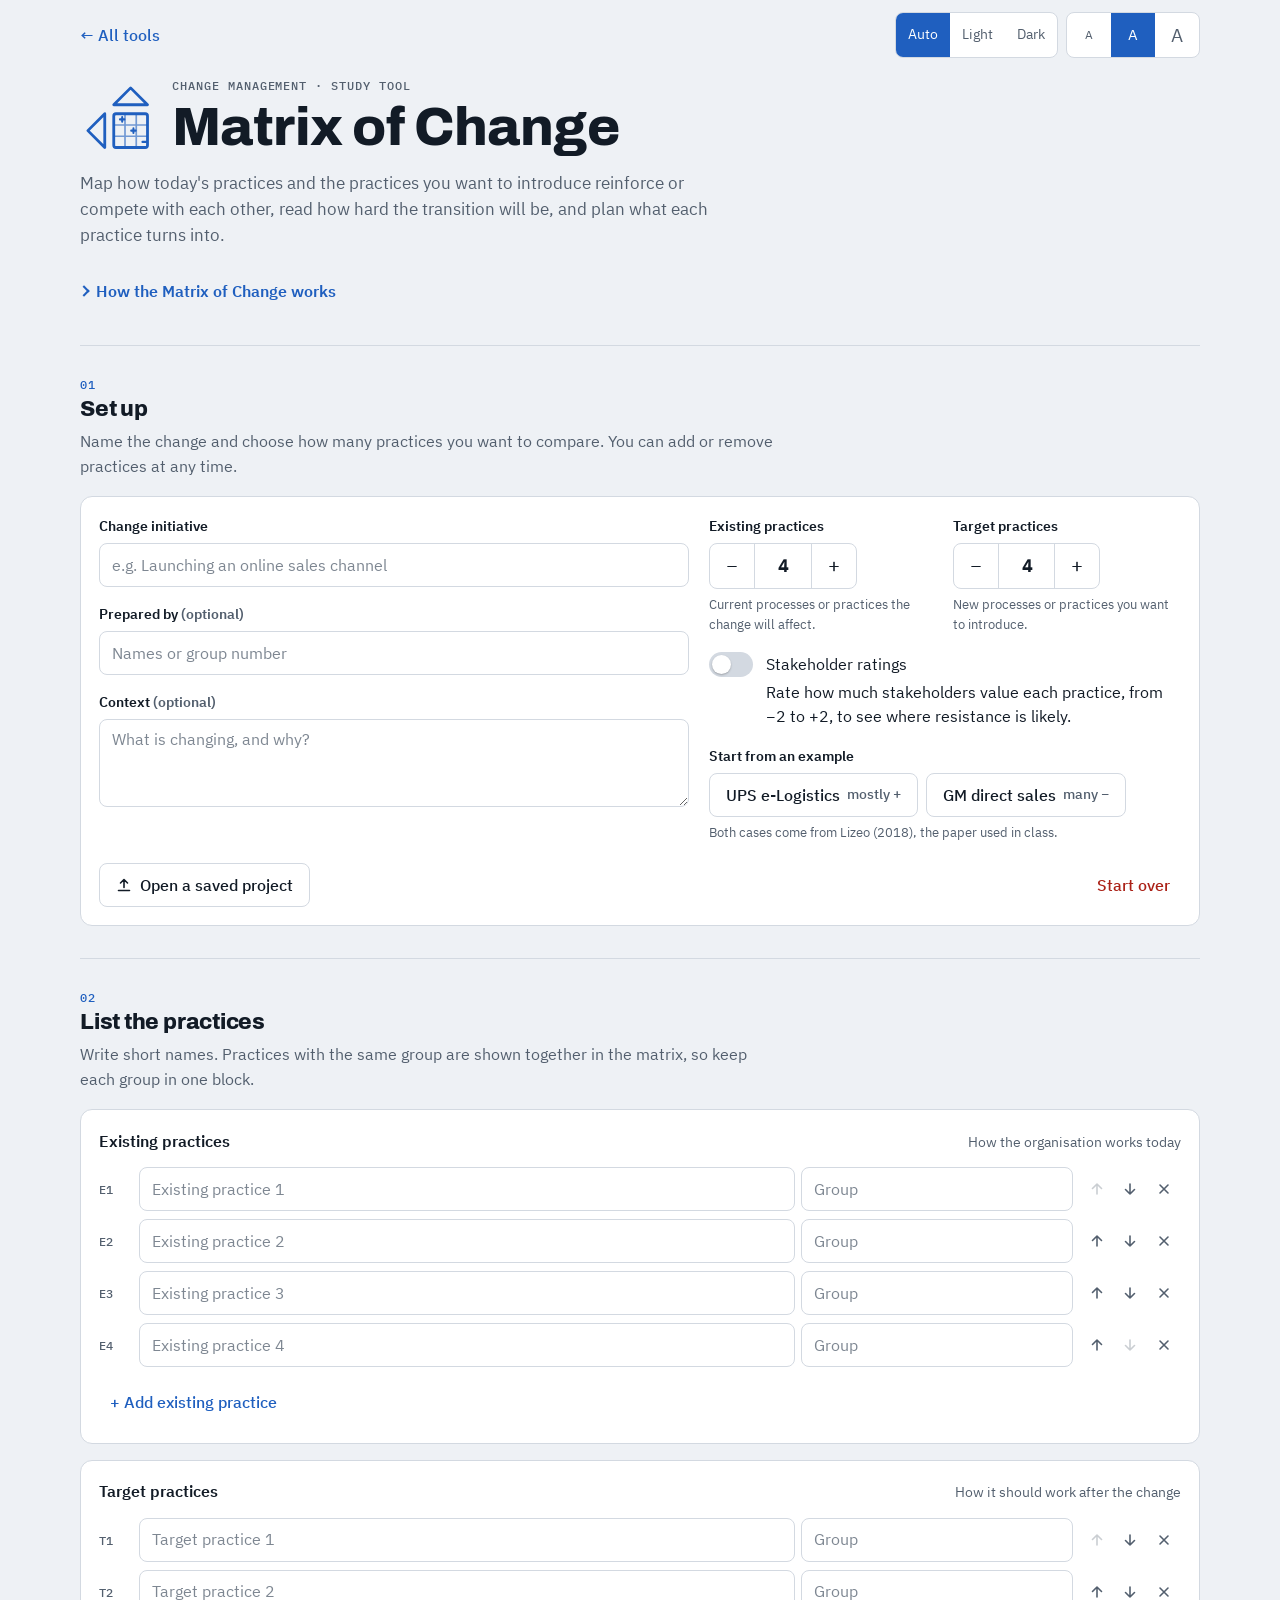
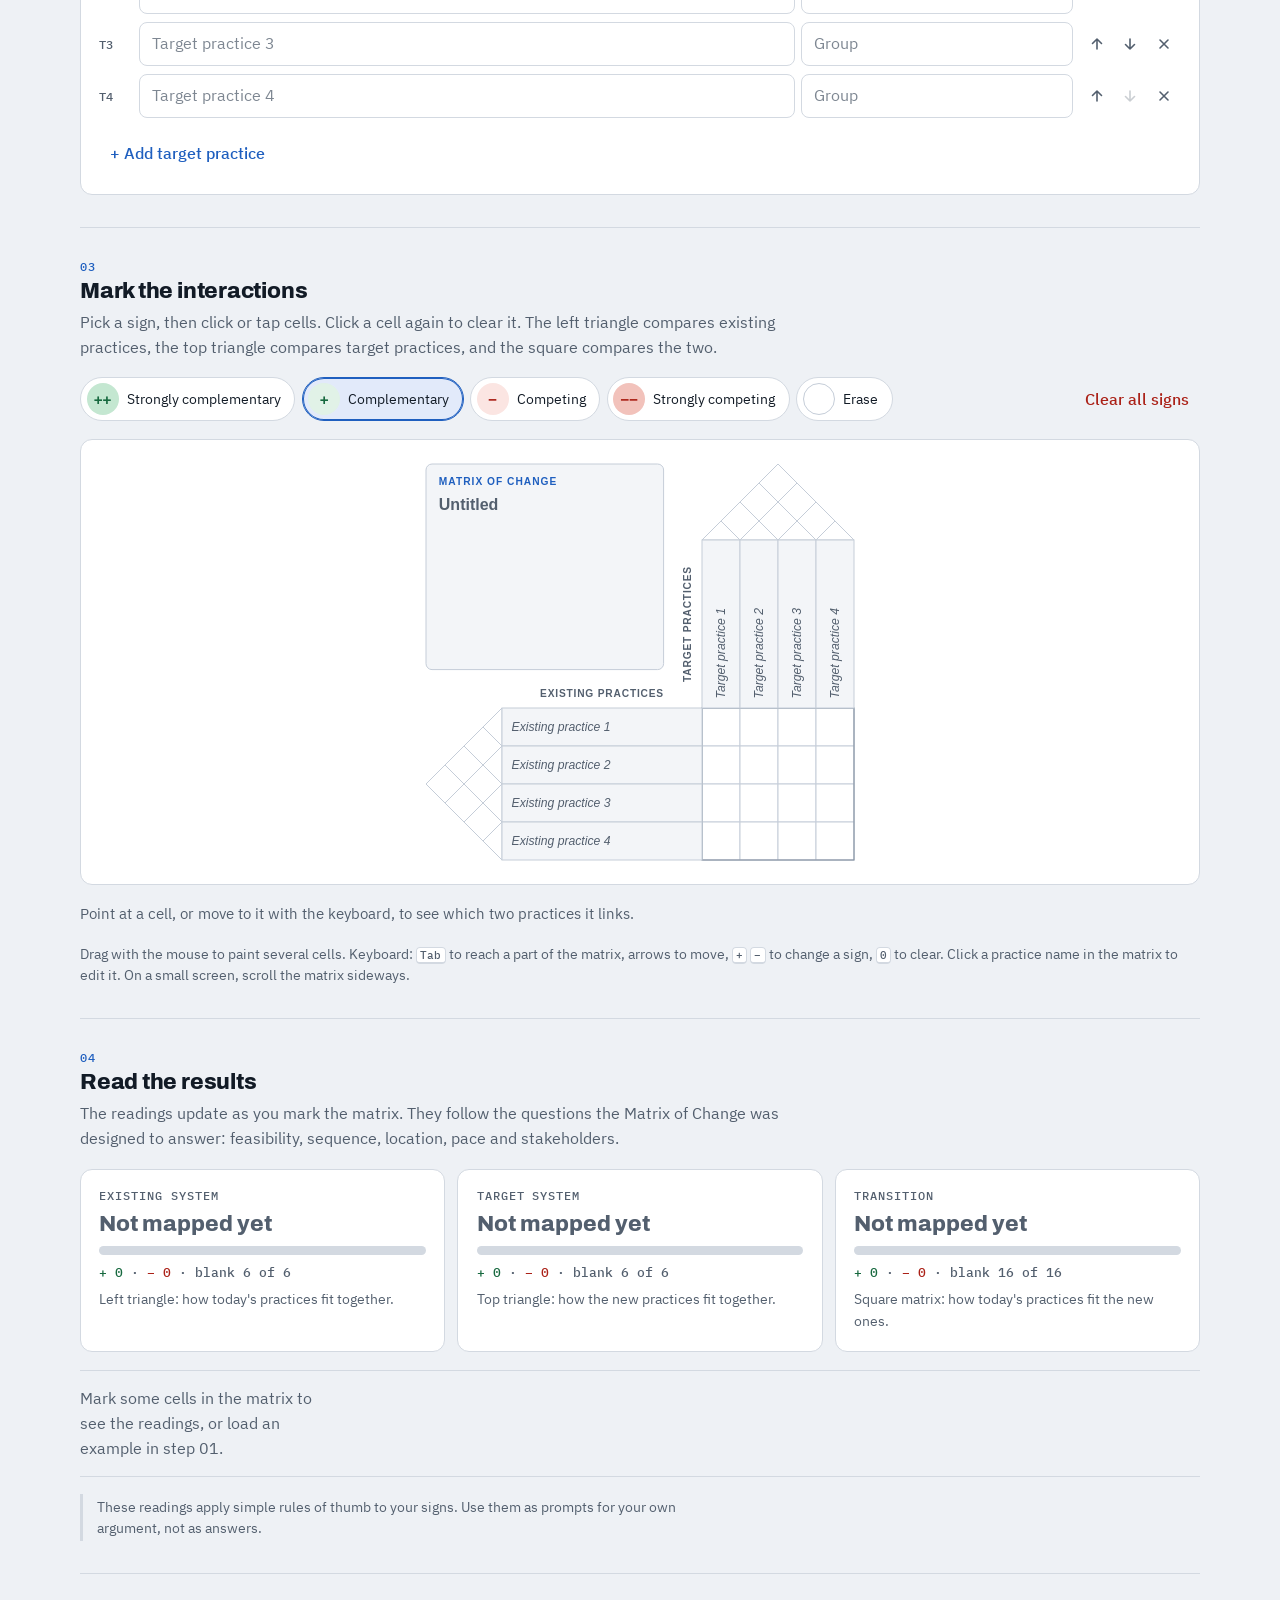
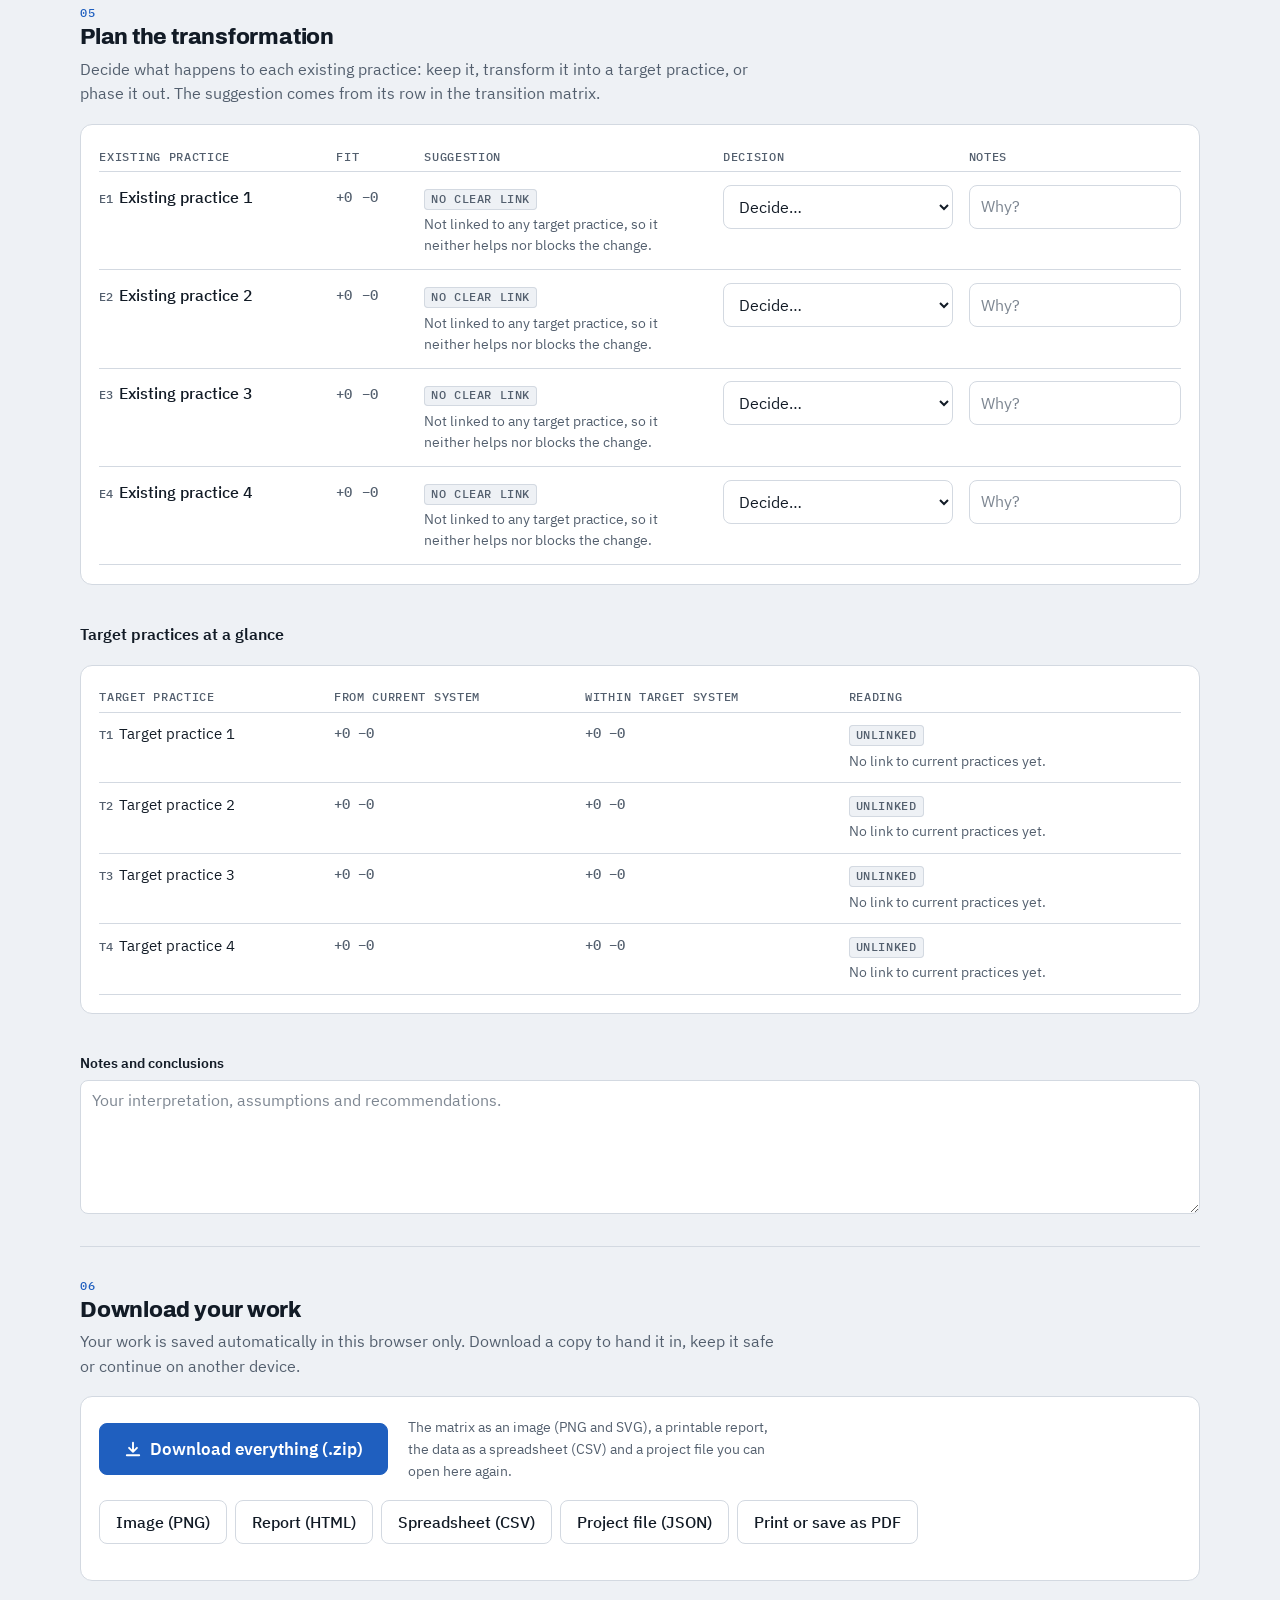
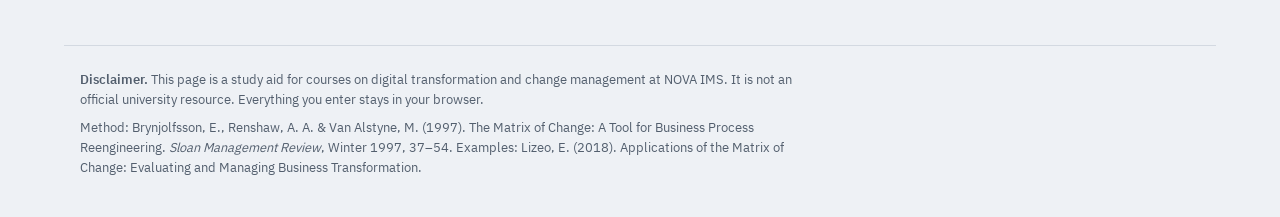
==== commit 79b9c9d0: "Add a tools home page and move the quiz to quiz/ The site root now lists the tools as cards (Matrix " ====
--- a/matrix-of-change/index.html
+++ b/matrix-of-change/index.html
@@ -160,6 +160,8 @@
     .fs-s { font-size: 12px; } .fs-m { font-size: 15px; } .fs-l { font-size: 19px; }
 
     .prefs { display: flex; flex-wrap: wrap; justify-content: flex-end; gap: 0.5rem; padding-block: 0.75rem 0; }
+    .home-link { margin-right: auto; align-self: center; display: inline-flex; align-items: center; min-height: var(--tap); color: var(--accent); font-weight: 500; text-decoration: none; }
+    @media (hover: hover) { .home-link:hover { text-decoration: underline; text-underline-offset: 3px; } }
 
     /* Header */
     .hero { display: grid; grid-template-columns: auto 1fr; gap: 0.4rem 1.25rem; align-items: center; padding-block: 1.25rem 2rem; }
@@ -376,6 +378,7 @@
   <a class="skip-link" href="#main">Skip to content</a>
 
   <div class="prefs wrap">
+    <a class="home-link" href="../">&larr; All tools</a>
     <div class="seg" role="group" aria-label="Theme">
       <button type="button" data-theme-choice="auto" aria-pressed="true">Auto</button>
       <button type="button" data-theme-choice="light" aria-pressed="false">Light</button>
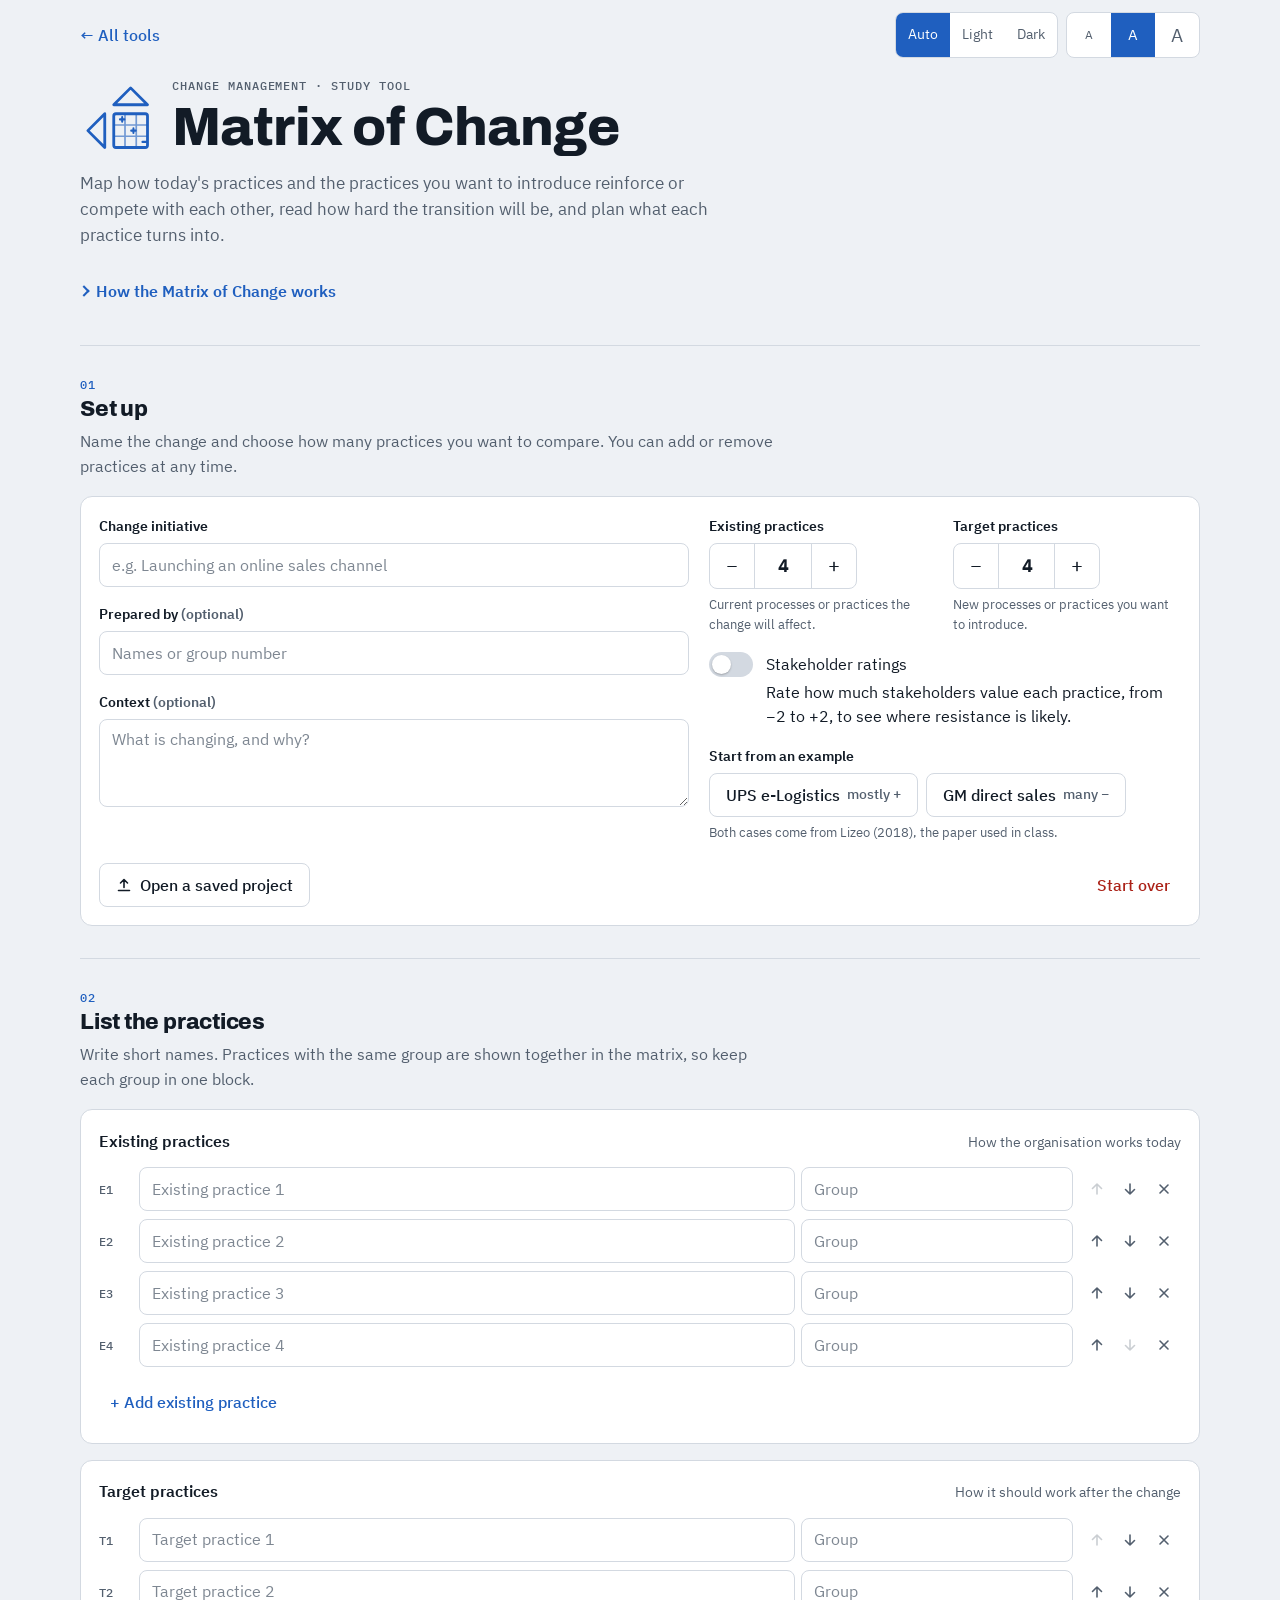
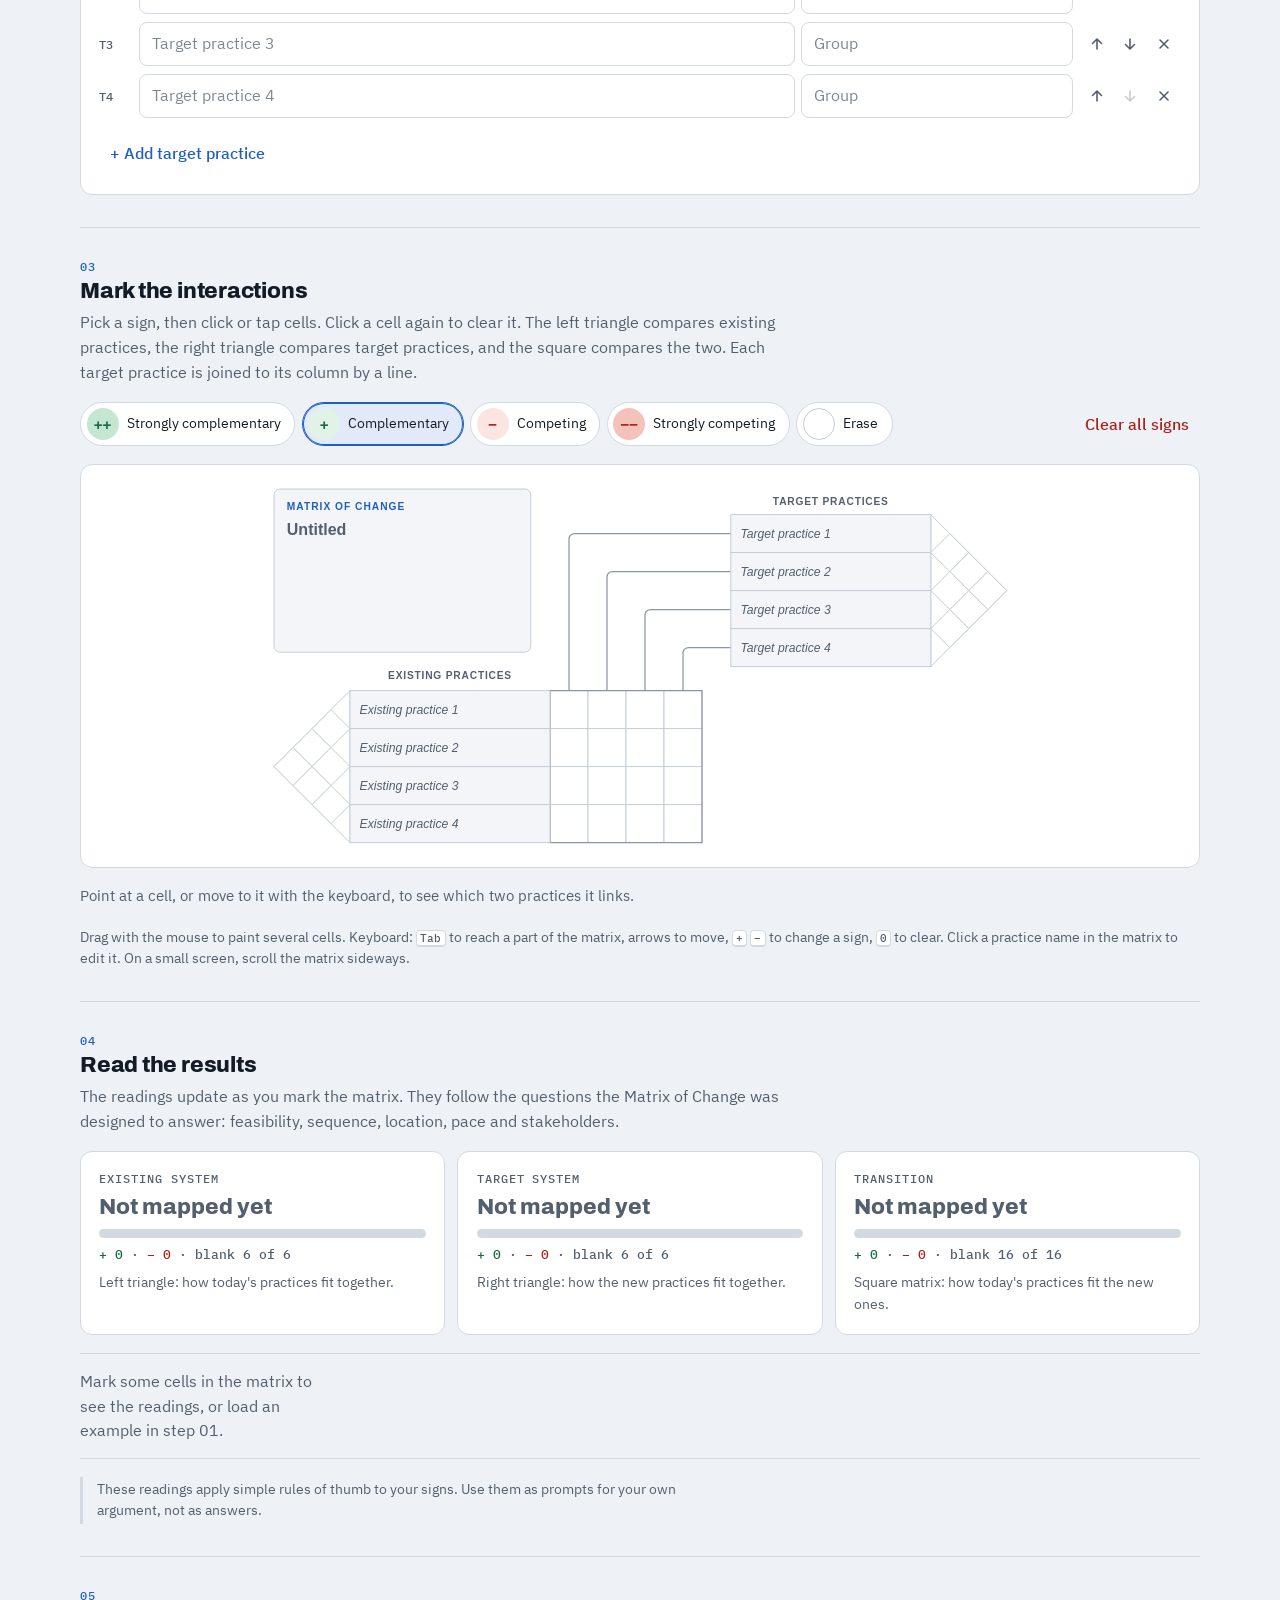
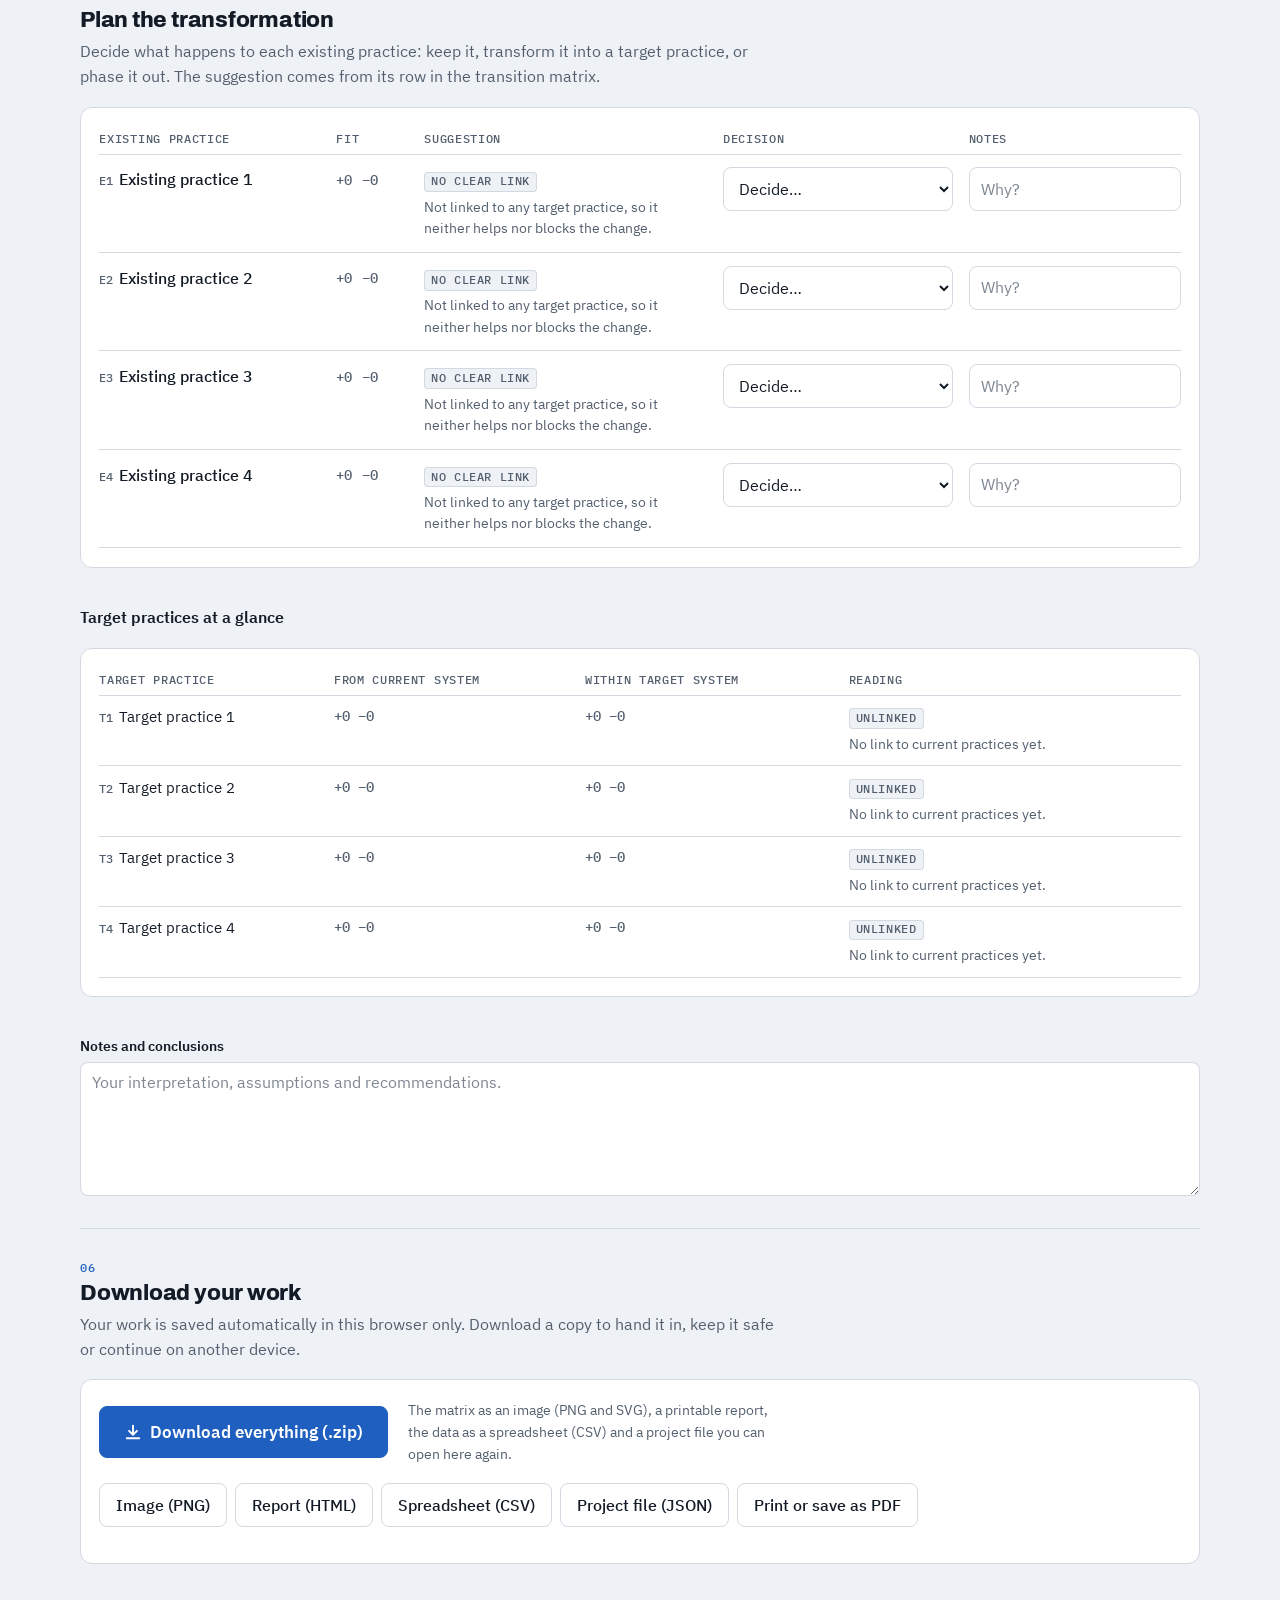
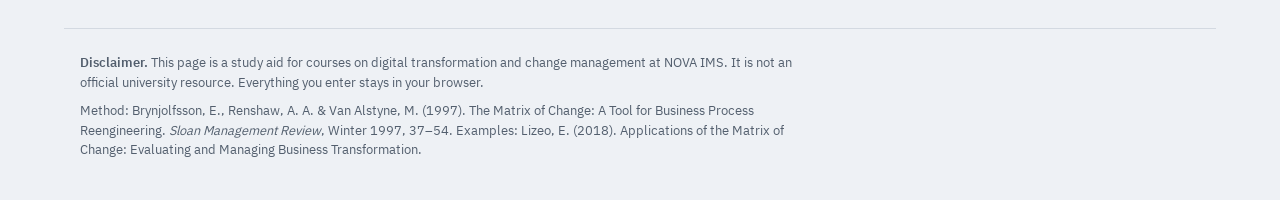
==== commit 1b0714c4: "Matrix of Change: write target practices horizontally Target practices are now horizontal rows above" ====
--- a/matrix-of-change/index.html
+++ b/matrix-of-change/index.html
@@ -410,7 +410,7 @@
           <h3>Four steps</h3>
           <ol>
             <li><strong>List the practices.</strong> Existing practices describe how the organisation works today. Target practices describe how it should work after the change. Group related ones, for example Information systems, Services, Organisation.</li>
-            <li><strong>Compare each system with itself.</strong> In the left triangle, mark how existing practices interact with each other. In the top triangle, do the same for target practices. Each diamond is where the diagonals of two practices meet.</li>
+            <li><strong>Compare each system with itself.</strong> In the left triangle, mark how existing practices interact with each other. In the triangle on the right, next to the target practices, do the same for those. Each diamond is where the diagonals of two practices meet.</li>
             <li><strong>Compare the two systems.</strong> In the square transition matrix, mark how each existing practice (row) interacts with each target practice (column).</li>
             <li><strong>Read the result.</strong> Check coherence, where to start, greenfield or brownfield, and the pace of change. Then decide what to keep, transform or phase out.</li>
           </ol>
@@ -535,7 +535,7 @@
       <div class="step-head">
         <span class="num">03</span>
         <h2 id="h-matrix">Mark the interactions</h2>
-        <p class="sub">Pick a sign, then click or tap cells. Click a cell again to clear it. The left triangle compares existing practices, the top triangle compares target practices, and the square compares the two.</p>
+        <p class="sub">Pick a sign, then click or tap cells. Click a cell again to clear it. The left triangle compares existing practices, the right triangle compares target practices, and the square compares the two. Each target practice is joined to its column by a line.</p>
       </div>
       <div class="toolbar">
         <div class="brushes" role="group" aria-label="Sign to apply">
@@ -906,7 +906,7 @@
         const conflicts = a.tgPairs.filter((p) => p.v < 0).map((p) => pairTxt(p, "target"));
         const b = band(a.tg.balance);
         let lead, text;
-        if (b === "none") { lead = "Not mapped yet."; text = "Fill in the top triangle to check whether the target practices support each other."; }
+        if (b === "none") { lead = "Not mapped yet."; text = "Fill in the right triangle to check whether the target practices support each other."; }
         else if (b === "pos" && !conflicts.length) { lead = "Yes."; text = "The target practices reinforce each other (" + plural(a.tg.pos, "complementary link") + ", no conflicts), so the new system should be stable once it is in place."; }
         else if (b === "pos") { lead = "Mostly."; text = "The target practices largely reinforce each other, but check " + listRaw(conflicts.slice(0, 3)) + ". Consider redesigning one practice in each competing pair."; }
         else { lead = b === "mixed" ? "Partly." : "Not yet."; text = "The target system has " + a.tg.pos + " complementary and " + a.tg.neg + " competing links. An incoherent target is unstable: rethink or drop one practice in each competing pair" + (conflicts.length ? ", starting with " + listRaw(conflicts.slice(0, 3)) : "") + "."; }
@@ -1018,6 +1018,8 @@
         `${s} .gly-keep{fill:${P.posInk}}`, `${s} .gly-transform{fill:${P.accent}}`, `${s} .gly-phaseout{fill:${P.negInk}}`,
         `${s} .lab.hl .lb{fill:${P.hl}}`, `${s} .lab.hl text{fill:${P.accent}}`,
         `${s} .cursor{fill:none;stroke:${P.accent};stroke-width:2.5;pointer-events:none}`,
+        `${s} .conn{fill:none;stroke:${P.gridStrong};stroke-width:1.25}`,
+        `${s} .conn.hl{stroke:${P.accent};stroke-width:2.25}`,
         `${s} .lg{dominant-baseline:central;fill:${P.muted}}`,
         `${s} .c,${s} .lab{cursor:pointer}`, `${s} .c:focus{outline:none}`,
       ].join("\n");
@@ -1026,7 +1028,6 @@
       const n = state.existing.length, m = state.target.length;
       const s = Math.round(rem * 2.4);
       const L = Math.round(rem * 12.5);
-      const H = Math.round(rem * 10.5);
       // Group bands grow to two or three lines when a group name is long for the practices it spans.
       const fsS = f1(rem * 0.64);
       const linesFor = (list) => {
@@ -1039,9 +1040,15 @@
       const gE = bandW(kE), gT = bandW(kT);
       const r = state.showRatings ? Math.round(rem * 2.6) : 0;
       const pad = Math.round(rem);
+      // Target practices are horizontal rows above and to the right of the matrix, each linked to its column by
+      // an elbow line, as in the course's workgroup template. Their triangle sits to the right of the rows.
+      const axisH = rem * 1.6, gapV = rem * 1.5, gapH = rem * 1.8;
       const xMat = pad + n * s / 2 + gE + L;
-      const yMat = pad + m * s / 2 + gT + H;
-      return { n, m, s, L, H, gE, gT, kE, kT, r, pad, xMat, yMat, X0: xMat - L - gE, YH: yMat - H - gT, W: xMat + m * s + r + pad, Hh: yMat + n * s + r + pad };
+      const yMat = Math.max(pad + axisH + m * s + gapV, pad + rem * 8);
+      const yT0 = yMat - gapV - m * s;
+      const xT = xMat + m * s + r + gapH;
+      const X0T = xT + L + gT;
+      return { n, m, s, L, gE, gT, kE, kT, r, pad, xMat, yMat, yT0, xT, X0T, X0: xMat - L - gE, W: X0T + m * s / 2 + pad, Hh: yMat + n * s + r + pad };
     }
     function groupRuns(list) {
       const out = [];
@@ -1067,7 +1074,7 @@
     function buildSVG(exportMode) {
       const rem = exportMode ? 16 : remPx();
       const g = layout(rem);
-      const { n, m, s, L, H, gE, gT, kE, kT, r, pad, xMat, yMat, X0, YH } = g;
+      const { n, m, s, L, gE, gT, kE, kT, r, pad, xMat, yMat, X0, yT0, xT, X0T } = g;
       const E = state.existing, T = state.target;
       const fsL = f1(rem * 0.76), fsS = f1(rem * 0.64), fsC = f1(rem * 0.9), fsT = f1(rem * 1.0);
       const lh = f1(fsL * 1.2);
@@ -1085,7 +1092,7 @@
       o.push(`<rect class="bg" x="0" y="0" width="${W}" height="${HH}"/>`);
 
       // Title box in the empty top-left corner, as in the original figures.
-      const bx = pad, by = pad, bw = xMat - pad - rem * 2.4, bh = yMat - pad - rem * 2.4;
+      const bx = pad, by = pad, bw = xMat - pad - rem * 1.2, bh = yMat - pad - rem * 2.4;
       if (bw > rem * 6 && bh > rem * 3.5) {
         o.push(`<rect class="tbox" x="${f1(bx)}" y="${f1(by)}" width="${f1(bw)}" height="${f1(bh)}" rx="6"/>`);
         const ix = bx + rem * 0.8, iw = bw - rem * 1.6, bottom = by + bh - rem * 0.6;
@@ -1111,7 +1118,7 @@
 
       // Triangle frames: their uncovered edges form the half cells next to the labels.
       o.push(`<polygon class="frame" points="${f1(X0)},${f1(yMat)} ${f1(X0 - n * s / 2)},${f1(yMat + n * s / 2)} ${f1(X0)},${f1(yMat + n * s)}"/>`);
-      o.push(`<polygon class="frame" points="${f1(xMat)},${f1(YH)} ${f1(xMat + m * s / 2)},${f1(YH - m * s / 2)} ${f1(xMat + m * s)},${f1(YH)}"/>`);
+      o.push(`<polygon class="frame" points="${f1(X0T)},${f1(yT0)} ${f1(X0T + m * s / 2)},${f1(yT0 + m * s / 2)} ${f1(X0T)},${f1(yT0 + m * s)}"/>`);
 
       const cell = (rg, a, b, v, pts, cx, cy, i, j) => {
         const body = `<polygon class="f" points="${pts}"/><text class="sym" x="${f1(cx)}" y="${f1(cy)}" font-size="${fsC}">${SYM[v] || ""}</text>`;
@@ -1126,7 +1133,7 @@
         o.push(cell("ex", E[i].id, E[j].id, getV("ex", E[i].id, E[j].id), diamond(cx, cy, s / 2), cx, cy, i, j));
       }
       for (let i = 0; i < m; i++) for (let j = i + 1; j < m; j++) {
-        const cx = xMat + (i + j + 1) * s / 2, cy = YH - (j - i) * s / 2;
+        const cx = X0T + (j - i) * s / 2, cy = yT0 + (i + j + 1) * s / 2;
         o.push(cell("tg", T[i].id, T[j].id, getV("tg", T[i].id, T[j].id), diamond(cx, cy, s / 2), cx, cy, i, j));
       }
       for (let i = 0; i < n; i++) for (let j = 0; j < m; j++) {
@@ -1140,7 +1147,7 @@
         const rv = (val, cx, cy) => `<text class="rv${val > 0 ? " pos" : val < 0 ? " neg" : ""}" x="${f1(cx)}" y="${f1(cy)}" font-size="${fsL}">${fmtRating(val)}</text>`;
         E.forEach((p, i) => { const x = xMat + m * s, y = yMat + i * s; o.push(`<rect class="rt" x="${f1(x)}" y="${f1(y)}" width="${r}" height="${s}"/>` + rv(p.rating, x + r / 2, y + s / 2)); });
         T.forEach((p, j) => { const x = xMat + j * s, y = yMat + n * s; o.push(`<rect class="rt" x="${f1(x)}" y="${f1(y)}" width="${s}" height="${r}"/>` + rv(p.rating, x + s / 2, y + r / 2)); });
-        o.push(`<text class="axis" font-size="${fsS}" transform="translate(${f1(xMat + m * s + r / 2 + fsS * 0.35)} ${f1(yMat - rem * 0.6)}) rotate(-90)">STAKEHOLDER VIEW</text>`);
+        o.push(`<text class="axis" font-size="${fsS}" x="${f1(xMat + m * s + 2)}" y="${f1(yMat - rem * 0.45)}">STAKEHOLDER VIEW</text>`);
         o.push(`<text class="axis" font-size="${fsS}" text-anchor="end" x="${f1(xMat - rem * 0.6)}" y="${f1(yMat + n * s + r / 2 + fsS * 0.35)}">STAKEHOLDER VIEW</text>`);
       }
 
@@ -1154,12 +1161,18 @@
           textBlock(w.lines, xMat - L + rem * 0.6, y + s / 2, lh, "start", "", fsL) +
           (gl ? `<text class="gly gly-${pl.action}" x="${f1(xMat - rem * 0.55)}" y="${f1(y + s / 2)}" font-size="${fsC}" text-anchor="end">${gl}</text>` : "") + `</g>`);
       });
-      // Column labels (target practices), rotated
+      // Target practices: horizontal rows, each joined to its column by an elbow line.
+      // The leftmost column goes to the top row and the rightmost to the bottom row, so no lines cross.
+      const rr = Math.min(6, s / 4);
       T.forEach((p, j) => {
-        const x = xMat + j * s, nm = p.name.trim(), txt = nm || "Target practice " + (j + 1);
-        const w = wrapText(txt, H - rem * 1.2, s >= lh * 2 + 4 ? 2 : 1, fontL);
-        o.push(`<g class="lab${nm ? "" : " ph"}" data-id="${p.id}"><title>${esc(txt)}</title><rect class="lb" x="${f1(x)}" y="${f1(yMat - H)}" width="${s}" height="${H}"/>` +
-          `<g transform="translate(${f1(x + s / 2)} ${f1(yMat - rem * 0.6)}) rotate(-90)">` + textBlock(w.lines, 0, 0, lh, "start", "", fsL) + `</g></g>`);
+        const x = xMat + (j + 0.5) * s, y = yT0 + (j + 0.5) * s;
+        o.push(`<path class="conn" data-id="${p.id}" d="M${f1(x)} ${f1(yMat)}V${f1(y + rr)}Q${f1(x)} ${f1(y)} ${f1(x + rr)} ${f1(y)}H${f1(xT)}"/>`);
+      });
+      T.forEach((p, j) => {
+        const y = yT0 + j * s, nm = p.name.trim(), txt = nm || "Target practice " + (j + 1);
+        const w = wrapText(txt, L - rem * 1.2, s >= lh * 2 + 4 ? 2 : 1, fontL);
+        o.push(`<g class="lab${nm ? "" : " ph"}" data-id="${p.id}"><title>${esc(txt)}</title><rect class="lb" x="${f1(xT)}" y="${f1(y)}" width="${L}" height="${s}"/>` +
+          textBlock(w.lines, xT + rem * 0.6, y + s / 2, lh, "start", "", fsL) + `</g>`);
       });
       // Group bands and separators between groups
       const runsE = groupRuns(E), runsT = groupRuns(T);
@@ -1171,18 +1184,21 @@
         o.push(`<g transform="translate(${f1(X0 + gE / 2)} ${f1(y + h / 2)}) rotate(-90)"><title>${esc(ru.g)}</title>` + textBlock(ft.lines, 0, 0, f1(ft.fs * 1.2), "middle", "gbt", ft.fs) + `</g>`);
       });
       if (gT) runsT.forEach((ru) => {
-        const x = xMat + ru.start * s, w = (ru.end - ru.start + 1) * s;
-        o.push(`<rect class="gb" x="${f1(x)}" y="${f1(YH)}" width="${w}" height="${gT}"/>`);
+        const y = yT0 + ru.start * s, h = (ru.end - ru.start + 1) * s, x = xT + L;
+        o.push(`<rect class="gb" x="${f1(x)}" y="${f1(y)}" width="${gT}" height="${h}"/>`);
         if (!ru.g) return;
-        const ft = fitText(ru.g, w - rem * 0.6, kT, fsS);
-        o.push(`<g><title>${esc(ru.g)}</title>` + textBlock(ft.lines, x + w / 2, YH + gT / 2, f1(ft.fs * 1.2), "middle", "gbt", ft.fs) + `</g>`);
+        const ft = fitText(ru.g, h - rem * 0.6, kT, fsS);
+        o.push(`<g transform="translate(${f1(x + gT / 2)} ${f1(y + h / 2)}) rotate(-90)"><title>${esc(ru.g)}</title>` + textBlock(ft.lines, 0, 0, f1(ft.fs * 1.2), "middle", "gbt", ft.fs) + `</g>`);
       });
       runsE.slice(1).forEach((ru) => { const y = f1(yMat + ru.start * s); o.push(`<line class="sep" x1="${f1(X0)}" y1="${y}" x2="${f1(xMat + m * s + r)}" y2="${y}"/>`); });
-      runsT.slice(1).forEach((ru) => { const x = f1(xMat + ru.start * s); o.push(`<line class="sep" x1="${x}" y1="${f1(YH)}" x2="${x}" y2="${f1(yMat + n * s + r)}"/>`); });
+      runsT.slice(1).forEach((ru) => {
+        const x = f1(xMat + ru.start * s), y = f1(yT0 + ru.start * s);
+        o.push(`<line class="sep" x1="${x}" y1="${f1(yMat)}" x2="${x}" y2="${f1(yMat + n * s + r)}"/><line class="sep" x1="${f1(xT)}" y1="${y}" x2="${f1(X0T)}" y2="${y}"/>`);
+      });
 
       // Axis titles
       o.push(`<text class="axis" font-size="${fsS}" text-anchor="middle" x="${f1(xMat - L / 2)}" y="${f1(yMat - rem * 0.7)}">EXISTING PRACTICES</text>`);
-      o.push(`<text class="axis" font-size="${fsS}" text-anchor="middle" transform="translate(${f1(xMat - rem * 0.7)} ${f1(yMat - H / 2)}) rotate(-90)">TARGET PRACTICES</text>`);
+      o.push(`<text class="axis" font-size="${fsS}" text-anchor="middle" x="${f1(xT + L / 2)}" y="${f1(yT0 - rem * 0.6)}">TARGET PRACTICES</text>`);
 
       // "Transform into" markers
       E.forEach((p, i) => {
@@ -1256,15 +1272,15 @@
         '<span class="' + cls + '">' + esc(MEANING[v].charAt(0).toUpperCase() + MEANING[v].slice(1)) + (v ? " (" + SYM[v] + ")" : "") + "</span>";
     }
     function hover(cell) {
-      $$(".lab.hl", wrapEl).forEach((l) => l.classList.remove("hl"));
-      [cell.dataset.a, cell.dataset.b].forEach((id) => { const l = $('.lab[data-id="' + id + '"]', wrapEl); if (l) l.classList.add("hl"); });
+      $$(".hl", wrapEl).forEach((l) => l.classList.remove("hl"));
+      [cell.dataset.a, cell.dataset.b].forEach((id) => { $$('.lab[data-id="' + id + '"], .conn[data-id="' + id + '"]', wrapEl).forEach((l) => l.classList.add("hl")); });
       const cur = $("#mocCursor", wrapEl);
       if (cur) { cur.setAttribute("points", cell.dataset.pts); cur.setAttribute("visibility", "visible"); }
       inspect(cell);
     }
     function clearHover() {
       if (wrapEl.contains(document.activeElement) && document.activeElement.classList.contains("c")) { hover(document.activeElement); return; }
-      $$(".lab.hl", wrapEl).forEach((l) => l.classList.remove("hl"));
+      $$(".hl", wrapEl).forEach((l) => l.classList.remove("hl"));
       const cur = $("#mocCursor", wrapEl);
       if (cur) cur.setAttribute("visibility", "hidden");
       inspectEl.textContent = INSPECT_DEFAULT;
@@ -1502,7 +1518,7 @@
     function renderAnalysis(a) {
       $("#summary").innerHTML =
         sumCard("Existing system", "Left triangle: how today's practices fit together.", a.ex, "ex") +
-        sumCard("Target system", "Top triangle: how the new practices fit together.", a.tg, "tg") +
+        sumCard("Target system", "Right triangle: how the new practices fit together.", a.tg, "tg") +
         sumCard("Transition", "Square matrix: how today's practices fit the new ones.", a.tr, "tr");
       const g = guidance(a);
       $("#guide").innerHTML = g.length
@@ -1742,7 +1758,7 @@
       add("", ...E.map((_, i) => eName(i)));
       E.forEach((p, i) => add(eName(i), ...E.map((o, j) => (i === j ? "x" : getV("ex", p.id, o.id) || ""))));
       add();
-      add("TARGET SYSTEM (top triangle)");
+      add("TARGET SYSTEM (right triangle)");
       add("", ...T.map((_, j) => tName(j)));
       T.forEach((p, i) => add(tName(i), ...T.map((o, j) => (i === j ? "x" : getV("tg", p.id, o.id) || ""))));
       add();
@@ -1814,7 +1830,7 @@
 
 <h2>Summary</h2>
 <table><thead><tr><th>Part of the matrix</th><th>Complementary</th><th>Competing</th><th>Blank</th><th>Reading</th></tr></thead><tbody>
-${[["Existing system (left triangle)", a.ex, "ex"], ["Target system (top triangle)", a.tg, "tg"], ["Transition (square matrix)", a.tr, "tr"]].map(([nm, st, k]) => `<tr><td>${nm}</td><td class="num pos">${st.pos}</td><td class="num neg">${st.neg}</td><td class="num">${st.blank}</td><td>${verdict(st.balance, k).text}</td></tr>`).join("")}
+${[["Existing system (left triangle)", a.ex, "ex"], ["Target system (right triangle)", a.tg, "tg"], ["Transition (square matrix)", a.tr, "tr"]].map(([nm, st, k]) => `<tr><td>${nm}</td><td class="num pos">${st.pos}</td><td class="num neg">${st.neg}</td><td class="num">${st.blank}</td><td>${verdict(st.balance, k).text}</td></tr>`).join("")}
 </tbody></table>
 
 <h2>Readings</h2>
